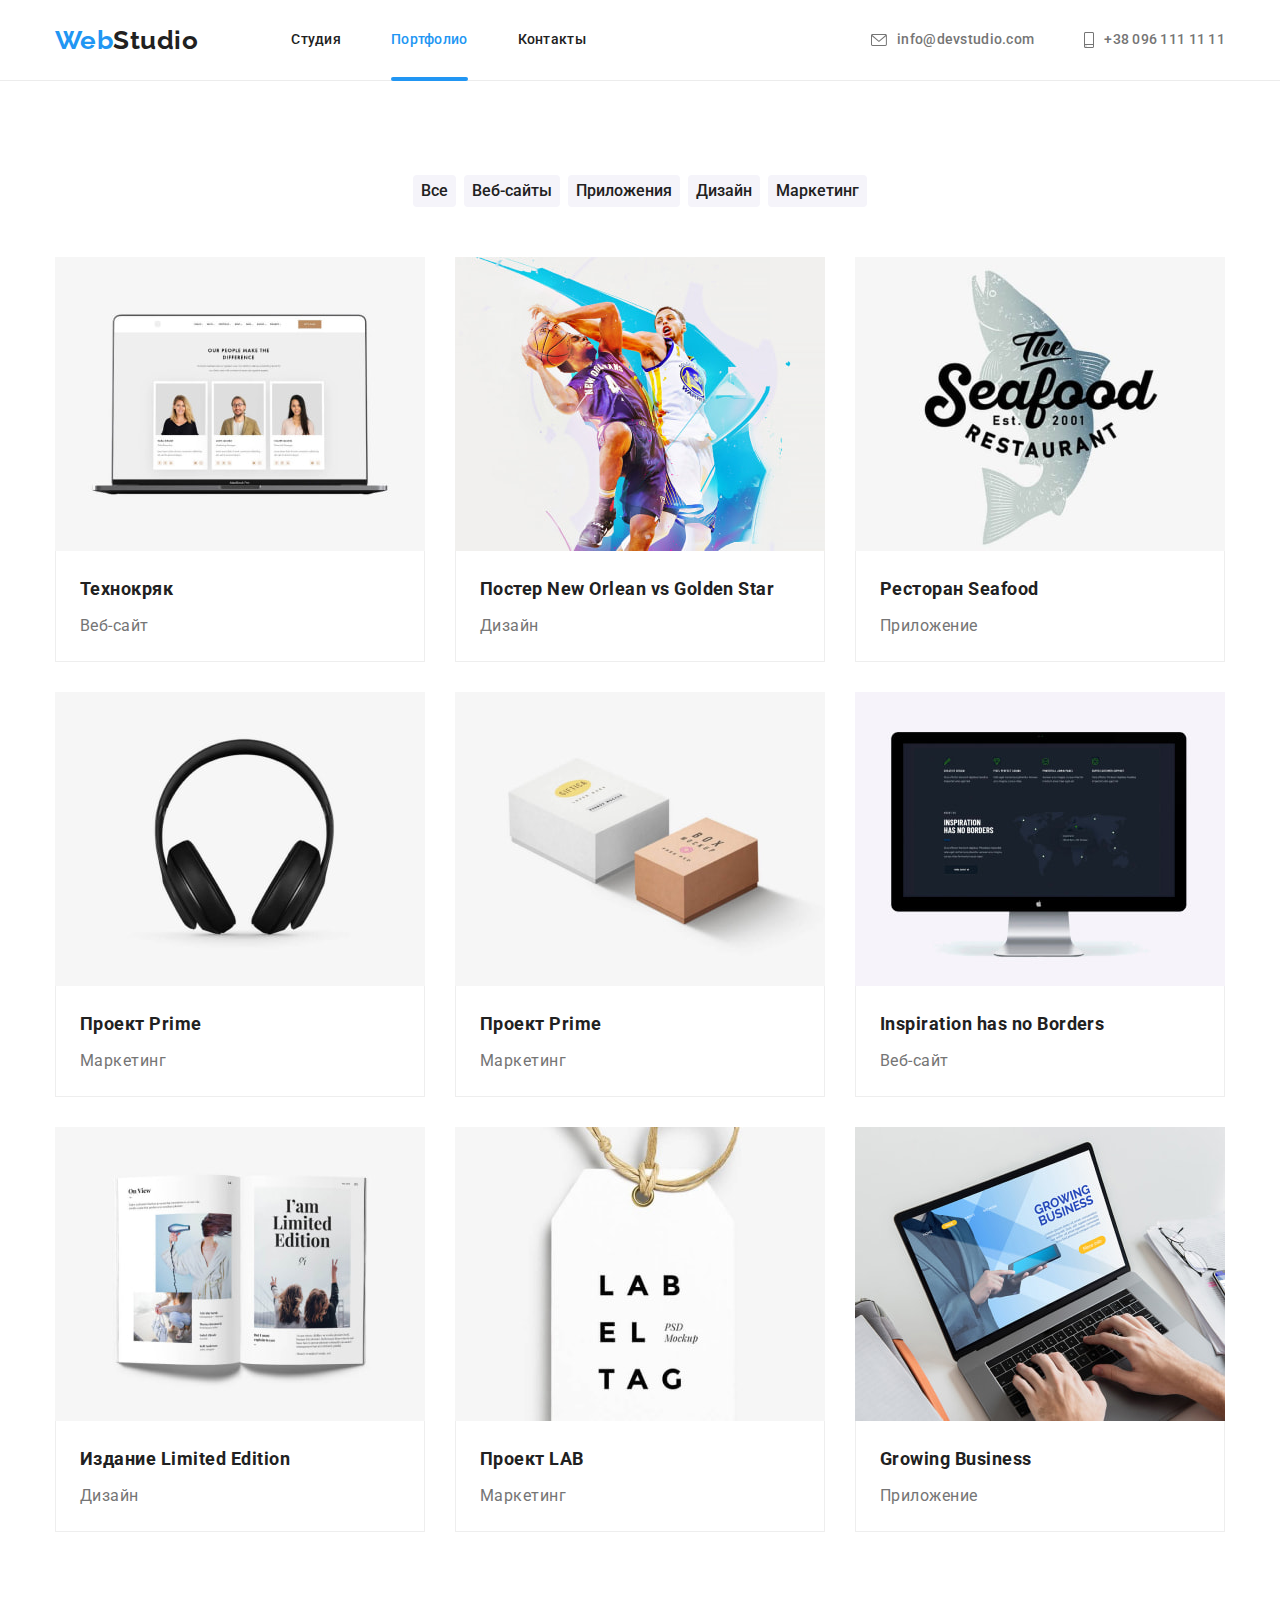
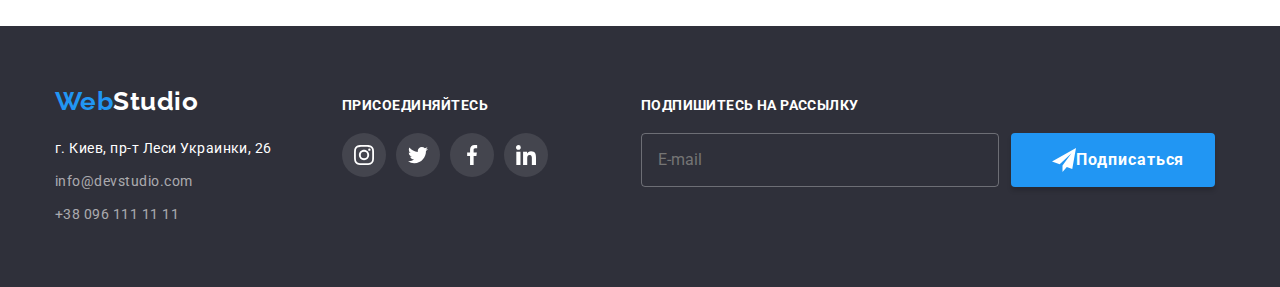
==== portfolio.html @ 51e56dff "Initial commit" ====
<!DOCTYPE html>
<html lang="ru">
  <head>
    <meta charset="UTF-8" />
    <meta http-equiv="X-UA-Compatible" content="IE=edge" />
    <meta name="viewport" content="width=device-width, initial-scale=1.0" />
    <title>HW-07</title>
    <link rel="preconnect" href="https://fonts.googleapis.com" />
    <link rel="preconnect" href="https://fonts.gstatic.com" crossorigin />
    <link
      href="https://fonts.googleapis.com/css2?family=Raleway:wght@700&family=Roboto:wght@400;500;700;900&display=swap"
      rel="stylesheet"
    />
    <link
      rel="stylesheet"
      href="https://cdnjs.cloudflare.com/ajax/libs/modern-normalize/1.1.0/modern-normalize.min.css"
    />
    <link rel="stylesheet" href="./css/main.min.css" />
  </head>

  <body>
    <!-- Шапка сайта -->
    <header class="header">
      <div class="container main-nav">
        <a href="./index.html" class="logo"
          >Web<span class="logo-main">Studio</span></a
        >
        <nav>
          <ul class="site-nav list">
            <li class="item">
              <a href="./index.html" class="link">Студия</a>
            </li>

            <li class="item">
              <a href="./portfolio.html" class="link current">Портфолио</a>
            </li>

            <li class="item">
              <a href="" class="link">Контакты</a>
            </li>
          </ul>
        </nav>
        <ul class="auth-nav list">
          <li class="item">
            <a href="mailto:info@devstudio.com" class="link">
              <svg width="16" height="12" class="icon">
                <use href="./image/sprite.svg#icon-envelope"></use>
              </svg>
              info@devstudio.com</a
            >
          </li>

          <li class="item">
            <a href="tel:+380961111111" class="link">
              <svg width="10" height="16" class="icon">
                <use href="./image/sprite.svg#icon-smartphone"></use>
              </svg>
              +38 096 111 11 11</a
            >
          </li>
        </ul>
      </div>
    </header>

    <!-- Мейн -->
    <main>
      <section class="section">
        <div class="container">
          <h1 class="visually-hidden">Портфолио</h1>
          <ul class="portfolio-btn portfolio-nav list">
            <li class="item">
              <button type="button" class="btn">Все</button>
            </li>

            <li class="item">
              <button type="button" class="btn">Веб-сайты</button>
            </li>

            <li class="item">
              <button type="button" class="btn">Приложения</button>
            </li>

            <li class="item">
              <button type="button" class="btn">Дизайн</button>
            </li>

            <li class="item">
              <button type="button" class="btn">Маркетинг</button>
            </li>
          </ul>
          <ul class="works list">
            <li class="item">
              <a href="" class="link">
                <div class="works-thumb">
                  <img
                    src="./image/portfolio/portfolio1.jpg"
                    alt="картинка сайта"
                    width="370"
                  />
                  <p class="text-thumb">
                    Ресурс предлагает комплексные предложения с разным уровнем
                    функционала и сервисов. Все это позволит посетителю получить
                    исчерпывающие сведения о компании или частном лице.
                  </p>
                </div>
                <div class="card-content">
                  <h2 class="title">Технокряк</h2>
                  <p class="text">Веб-сайт</p>
                </div>
              </a>
            </li>

            <li class="item">
              <a href="" class="link">
                <div class="works-thumb">
                  <img
                    src="./image/portfolio/portfolio2.jpg"
                    alt="баксетбольный постер"
                    width="370"
                  />
                  <p class="text-thumb">
                    Ресурс предлагает комплексные предложения с разным уровнем
                    функционала и сервисов. Все это позволит посетителю получить
                    исчерпывающие сведения о компании или частном лице.
                  </p>
                </div>
                <div class="card-content">
                  <h2 class="title">
                    Постер <span lang="en">New Orlean vs Golden Star</span>
                  </h2>
                  <p class="text">Дизайн</p>
                </div>
              </a>
            </li>

            <li class="item">
              <a href="" class="link">
                <div class="works-thumb">
                  <img
                    src="./image/portfolio/portfolio3.jpg"
                    alt="постер ресторана"
                    width="370"
                  />
                  <p class="text-thumb">
                    Ресурс предлагает комплексные предложения с разным уровнем
                    функционала и сервисов. Все это позволит посетителю получить
                    исчерпывающие сведения о компании или частном лице.
                  </p>
                </div>
                <div class="card-content">
                  <h2 class="title">Ресторан <span lang="en">Seafood</span></h2>
                  <p class="text">Приложение</p>
                </div>
              </a>
            </li>

            <li class="item">
              <a href="" class="link">
                <div class="works-thumb">
                  <img
                    src="./image/portfolio/portfolio4.jpg"
                    alt="картинка с наушниками"
                    width="370"
                  />
                  <p class="text-thumb">
                    Ресурс предлагает комплексные предложения с разным уровнем
                    функционала и сервисов. Все это позволит посетителю получить
                    исчерпывающие сведения о компании или частном лице.
                  </p>
                </div>
                <div class="card-content">
                  <h2 class="title">Проект <span lang="en">Prime</span></h2>
                  <p class="text">Маркетинг</p>
                </div>
              </a>
            </li>

            <li class="item">
              <a href="" class="link">
                <div class="works-thumb">
                  <img
                    src="./image/portfolio/portfolio5.jpg"
                    alt="картинка с коробками"
                    width="370"
                  />
                  <p class="text-thumb">
                    Ресурс предлагает комплексные предложения с разным уровнем
                    функционала и сервисов. Все это позволит посетителю получить
                    исчерпывающие сведения о компании или частном лице.
                  </p>
                </div>
                <div class="card-content">
                  <h2 class="title">Проект <span lang="en">Prime</span></h2>
                  <p class="text">Маркетинг</p>
                </div>
              </a>
            </li>

            <li class="item">
              <a href="" class="link">
                <div class="works-thumb">
                  <img
                    src="./image/portfolio/portfolio6.jpg"
                    alt="картинка с монитором"
                    width="370"
                  />
                  <p class="text-thumb">
                    Ресурс предлагает комплексные предложения с разным уровнем
                    функционала и сервисов. Все это позволит посетителю получить
                    исчерпывающие сведения о компании или частном лице.
                  </p>
                </div>
                <div class="card-content">
                  <h2 class="title">
                    <span lang="en">Inspiration has no Borders</span>
                  </h2>
                  <p class="text">Веб-сайт</p>
                </div>
              </a>
            </li>

            <li class="item">
              <a href="" class="link">
                <div class="works-thumb">
                  <img
                    src="./image/portfolio/portfolio7.jpg"
                    alt="картинка с журналом"
                    width="370"
                  />
                  <p class="text-thumb">
                    Ресурс предлагает комплексные предложения с разным уровнем
                    функционала и сервисов. Все это позволит посетителю получить
                    исчерпывающие сведения о компании или частном лице.
                  </p>
                </div>
                <div class="card-content">
                  <h2 class="title">
                    Издание <span lang="en">Limited Edition</span>
                  </h2>
                  <p class="text">Дизайн</p>
                </div>
              </a>
            </li>

            <li class="item">
              <a href="" class="link">
                <div class="works-thumb">
                  <img
                    src="./image/portfolio/portfolio8.jpg"
                    alt="картинка с биркой"
                    width="370"
                  />
                  <p class="text-thumb">
                    Ресурс предлагает комплексные предложения с разным уровнем
                    функционала и сервисов. Все это позволит посетителю получить
                    исчерпывающие сведения о компании или частном лице.
                  </p>
                </div>
                <div class="card-content">
                  <h2 class="title">Проект <span lang="en">LAB</span></h2>
                  <p class="text">Маркетинг</p>
                </div>
              </a>
            </li>

            <li class="item">
              <a href="" class="link">
                <div class="works-thumb">
                  <img
                    src="./image/portfolio/portfolio9.jpg"
                    alt="картинка с ноутбуком"
                    width="370"
                  />
                  <p class="text-thumb">
                    Ресурс предлагает комплексные предложения с разным уровнем
                    функционала и сервисов. Все это позволит посетителю получить
                    исчерпывающие сведения о компании или частном лице.
                  </p>
                </div>
                <div class="card-content">
                  <h2 class="title"><span lang="en">Growing Business</span></h2>
                  <p class="text">Приложение</p>
                </div>
              </a>
            </li>
          </ul>
        </div>
      </section>
    </main>

    <!--Подвал  -->
    <footer class="footer">
      <div class="footer-container container">
        <div class="logo-section">
          <a href="./index.html" class="logo-ft"
            >Web<span class="logo-text">Studio</span></a
          >
          <address class="adr">г. Киев, пр-т Леси Украинки, 26</address>
          <ul class="footer-auth list">
            <li class="mail">
              <a href="mailto:info@devstudio.com" class="link"
                >info@devstudio.com</a
              >
            </li>

            <li>
              <a href="tel:+380961111111" class="link">+38 096 111 11 11</a>
            </li>
          </ul>
        </div>

        <!-- Присоединяйтесь -->
        <div class="join-section">
          <h3 class="join-tittle">присоединяйтесь</h3>
          <ul class="join-list list">
            <li class="join-item">
              <a
                class="join-link link"
                href=""
                target="_blank"
                aria-label="иконка instagram"
              >
                <svg class="join-icon" width="20" height="20">
                  <use href="./image/sprite.svg#icon-instagram"></use>
                </svg>
              </a>
            </li>

            <li class="join-item">
              <a
                class="join-link link"
                href=""
                target="_blank"
                aria-label="иконка twitter"
              >
                <svg width="20" height="20">
                  <use href="./image/sprite.svg#icon-twitter"></use>
                </svg>
              </a>
            </li>

            <li class="join-item">
              <a
                class="join-link link"
                href=""
                target="_blank"
                aria-label="иконка facebook"
              >
                <svg width="20" height="20">
                  <use href="./image/sprite.svg#icon-facebook"></use>
                </svg>
              </a>
            </li>

            <li class="join-item">
              <a
                class="join-link link"
                href=""
                target="_blank"
                aria-label="иконка linkedin"
              >
                <svg width="20" height="20">
                  <use href="./image/sprite.svg#icon-linkedin"></use>
                </svg>
              </a>
            </li>
          </ul>
        </div>

        <!-- Форма "подпишитесь" -->
        <form class="form-footer">
          <strong class="form-footer-title">Подпишитесь на рассылку</strong>
          <div class="form-footer-box">
            <input
              class="form-footer-field"
              type="email"
              placeholder="E-mail"
            />
            <button class="form-footer-btn" type="button">
              <svg class="form-footer-icon" width="24" height="24">
                <use href="./image/sprite.svg#icon-send"></use>
              </svg>
              Подписаться
            </button>
          </div>
        </form>
      </div>
    </footer>
  </body>
</html>
---- css/main.min.css ----
:root{--primary-text-color: #757575;--title-text-color: #212121;--accent-color: #2196f3;--background-primary-color: #ffffff;--taiming-function: cubic-bezier(0.4, 0, 0.2, 1)}.visually-hidden{position:absolute;width:1px;height:1px;margin:-1px;border:0;padding:0;white-space:nowrap;-webkit-clip-path:inset(100%);clip-path:inset(100%);clip:rect(0 0 0 0);overflow:hidden}body{font-family:"Roboto", sans-serif;letter-spacing:0.03em;background-color:var(--background-primary-color);color:var(--primary-text-color)}h1,h2,h3,h4,h5,h6,p{margin:0}.list{padding:0;margin:0;list-style:none}img{display:block;max-width:100%;height:auto}textarea{resize:none}.header{border-bottom-width:1px;border-bottom-style:solid;border-bottom-color:#ececec}.section{padding:94px 0}.section-works{padding-bottom:94px}.container{width:1200px;padding-left:15px;padding-right:15px;margin-left:auto;margin-right:auto}.container__title{margin-bottom:50px;font-size:36px;line-height:1.17;text-align:center;color:var(--title-text-color)}.logo{margin-right:93px;font-family:"Raleway", sans-serif;font-weight:700;font-size:26px;line-height:1.19;color:var(--accent-color);text-decoration:none}.logo-main{color:var(--title-text-color)}.main-nav{display:-webkit-box;display:-ms-flexbox;display:flex;-webkit-box-align:center;-ms-flex-align:center;align-items:center}.site-nav{display:-webkit-box;display:-ms-flexbox;display:flex}.site-nav .item:not(:last-child){margin-right:50px}.site-nav .link{position:relative;display:block;padding-top:32px;padding-bottom:32px;font-weight:500;font-size:14px;line-height:1.14;letter-spacing:0.02em;color:var(--title-text-color);text-decoration:none;-webkit-transition:color 250ms var(--taiming-function);transition:color 250ms var(--taiming-function)}.site-nav .link:hover,.site-nav .link:focus{color:var(--accent-color)}.site-nav .link.current{color:var(--accent-color)}.site-nav .link.current::after{position:absolute;top:96%;left:0;content:"";display:block;width:100%;height:4px;border-radius:2px;background-color:var(--accent-color)}.auth-nav{display:-webkit-box;display:-ms-flexbox;display:flex;margin-left:auto}.auth-nav .item:not(:last-child){margin-right:50px}.auth-nav .link{display:-webkit-box;display:-ms-flexbox;display:flex;-ms-flex-line-pack:center;align-content:center;-webkit-box-align:center;-ms-flex-align:center;align-items:center;padding-top:32px;padding-bottom:32px;font-weight:500;font-size:14px;line-height:1.14;letter-spacing:0.02em;color:var(--primary-text-color);text-decoration:none;-webkit-transition:color 250ms var(--taiming-function);transition:color 250ms var(--taiming-function)}.auth-nav .link:hover,.auth-nav .link:focus{color:var(--accent-color)}.icon{margin-right:10px;fill:currentColor}.hero{max-width:1600px;height:600px;margin-left:auto;margin-right:auto;padding-top:200px;padding-bottom:200px;text-align:center;background-color:#c4c4c4;background-image:-webkit-gradient(linear, left top, right top, from(rgba(47,48,58,0.4)), to(rgba(47,48,58,0.4))),url(../image/main/hero.jpg);background-image:linear-gradient(to right, rgba(47,48,58,0.4), rgba(47,48,58,0.4)),url(../image/main/hero.jpg);background-position:center}.hero-title{width:696px;margin-right:auto;margin-left:auto;margin-bottom:30px;font-weight:900;font-size:44px;line-height:1.36;letter-spacing:0.06em;text-transform:uppercase;color:#ffffff}.backdrop{position:fixed;top:0;left:0;width:100%;height:100%;z-index:10;background-color:rgba(0,0,0,0.2);opacity:1;-webkit-transition:opacity 250ms var(--taiming-function),visibility 250ms var(--taiming-function);transition:opacity 250ms var(--taiming-function),visibility 250ms var(--taiming-function)}.backdrop.is-hidden{opacity:0;visibility:hidden;pointer-events:none}.backdrop.is-hidden .modal{-webkit-transform:translate(-50%, -50%) scale(0.7);transform:translate(-50%, -50%) scale(0.7)}.modal{position:absolute;left:50%;top:50%;padding:44px 40px 36px 40px;width:528px;height:581px;background-color:#fff;-webkit-box-shadow:0px 1px 3px rgba(0,0,0,0.12),0px 1px 1px rgba(0,0,0,0.14),0px 2px 1px rgba(0,0,0,0.2);box-shadow:0px 1px 3px rgba(0,0,0,0.12),0px 1px 1px rgba(0,0,0,0.14),0px 2px 1px rgba(0,0,0,0.2);border-radius:4px;-webkit-transform:translate(-50%, -50%) scale(1);transform:translate(-50%, -50%) scale(1);-webkit-transition:-webkit-transform 250ms var(--taiming-function);transition:-webkit-transform 250ms var(--taiming-function);transition:transform 250ms var(--taiming-function);transition:transform 250ms var(--taiming-function), -webkit-transform 250ms var(--taiming-function)}.modal-btn{position:absolute;top:8px;right:8px;display:-webkit-box;display:-ms-flexbox;display:flex;-webkit-box-align:center;-ms-flex-align:center;align-items:center;-webkit-box-pack:center;-ms-flex-pack:center;justify-content:center;padding:0;width:30px;height:30px;background-color:transparent;border:1px solid rgba(0,0,0,0.1);border-radius:50%;cursor:pointer;-webkit-transition:fill 250ms var(--taiming-function);transition:fill 250ms var(--taiming-function)}.modal-btn:hover,.modal-btn:focus{fill:var(--accent-color)}.form{margin-left:auto;margin-right:auto}.form-btn{padding:10px 55px;font-family:inherit;font-weight:700;font-size:16px;line-height:1.88;letter-spacing:0.06em;cursor:pointer;background:#188ce8;color:#fff;-webkit-box-shadow:0px 4px 4px rgba(0,0,0,0.15);box-shadow:0px 4px 4px rgba(0,0,0,0.15);border-radius:4px;border:none}.form-title{display:block;margin-bottom:12px;font-size:20px;line-height:1.15;text-align:center;letter-spacing:0.03em;color:#212121}.form-group{display:block;margin-bottom:10px}.form-label{display:block;margin-bottom:4px;font-size:12px;line-height:1.17;letter-spacing:0.01em;text-align:left;color:var(--primary-text-color)}.form-input{padding:12px 5px 12px 42px;width:100%;border:1px solid rgba(33,33,33,0.2);border-radius:4px;cursor:pointer;outline:transparent;-webkit-transition:border 250ms var(--taiming-function);transition:border 250ms var(--taiming-function)}.form-input:focus,.form-comment:focus{border:1px solid var(--accent-color)}.form-field{position:relative}.form-icon{position:absolute;left:12px;top:50%;-webkit-transform:translateY(-50%);transform:translateY(-50%);-webkit-transition:fill 250ms var(--taiming-function);transition:fill 250ms var(--taiming-function)}.form-input:focus ~ .form-icon{fill:var(--accent-color)}.form-textarea{display:block;margin-bottom:20px}.form-comment{display:block;height:120px;padding:12px 16px;width:100%;border:1px solid rgba(33,33,33,0.2);border-radius:4px;outline:transparent;resize:none;cursor:pointer}.form-comment::-webkit-input-placeholder{font-weight:400;font-size:12px;line-height:1.14;letter-spacing:0.01em;color:rgba(117,117,117,0.5)}.form-comment:-ms-input-placeholder{font-weight:400;font-size:12px;line-height:1.14;letter-spacing:0.01em;color:rgba(117,117,117,0.5)}.form-comment::-ms-input-placeholder{font-weight:400;font-size:12px;line-height:1.14;letter-spacing:0.01em;color:rgba(117,117,117,0.5)}.form-comment::placeholder{font-weight:400;font-size:12px;line-height:1.14;letter-spacing:0.01em;color:rgba(117,117,117,0.5)}.form-policy{display:-webkit-box;display:-ms-flexbox;display:flex;-webkit-box-align:center;-ms-flex-align:center;align-items:center;margin-bottom:30px}.policy-text{font-size:14px;line-height:1.71;letter-spacing:0.03em}.policy-doc{color:var(--accent-color)}.custom-checkbox{display:block;width:16px;height:15px;margin-right:8px;border:2px solid #212121;border-radius:2px;-webkit-transition:border-color 250ms var(--taiming-function);transition:border-color 250ms var(--taiming-function)}.checkbox:focus+.custom-checkbox{border-color:var(--accent-color)}.checkbox:checked+.custom-checkbox{border-color:var(--accent-color);background-color:var(--accent-color);background-image:url(../image/icon/icon-check.svg);background-size:contain;background-origin:border-box}.hero-btn{padding:10px 30px;border-color:transparent;border-radius:4px;font-family:inherit;font-weight:700;font-size:16px;line-height:1.88;cursor:pointer;color:#ffffff;background-color:var(--accent-color);-webkit-transform:box-shadow 250ms var(--taiming-function);transform:box-shadow 250ms var(--taiming-function)}.hero-btn:hover,.hero-btn:focus{-webkit-box-shadow:0px 4px 4px rgba(0,0,0,0.15);box-shadow:0px 4px 4px rgba(0,0,0,0.15)}.portfolio-btn .btn{border-color:transparent;border-radius:4px;font-family:inherit;font-weight:500;font-size:16px;line-height:1.63;cursor:pointer;color:var(--title-text-color);background-color:#f5f4fa;-webkit-transition:color 250ms var(--taiming-function),background-color 250ms var(--taiming-function),-webkit-box-shadow 250ms var(--taiming-function);transition:color 250ms var(--taiming-function),background-color 250ms var(--taiming-function),-webkit-box-shadow 250ms var(--taiming-function);transition:color 250ms var(--taiming-function),background-color 250ms var(--taiming-function),box-shadow 250ms var(--taiming-function);transition:color 250ms var(--taiming-function),background-color 250ms var(--taiming-function),box-shadow 250ms var(--taiming-function),-webkit-box-shadow 250ms var(--taiming-function)}.portfolio-btn .btn:hover,.portfolio-btn .btn:focus{color:#ffffff;background-color:var(--accent-color);-webkit-box-shadow:0px 3px 1px rgba(0,0,0,0.1),0px 1px 2px rgba(0,0,0,0.08),0px 2px 2px rgba(0,0,0,0.12);box-shadow:0px 3px 1px rgba(0,0,0,0.1),0px 1px 2px rgba(0,0,0,0.08),0px 2px 2px rgba(0,0,0,0.12)}.feature-list{display:-webkit-box;display:-ms-flexbox;display:flex}.feature-list__item{-ms-flex-preferred-size:calc((100% - 90px) / 4);flex-basis:calc((100% - 90px) / 4)}.feature-list__item:not(:last-child){margin-right:30px}.feature-list__icon{display:-webkit-box;display:-ms-flexbox;display:flex;-webkit-box-pack:center;-ms-flex-pack:center;justify-content:center;-webkit-box-align:center;-ms-flex-align:center;align-items:center;margin-bottom:30px;width:270px;height:120px;border-radius:4px;background-color:#f5f4fa}.feature-list__title{margin-bottom:10px;font-size:14px;line-height:1.14;text-transform:uppercase;color:var(--title-text-color)}.feature-list__text{font-size:14px;line-height:1.71}.works-list{display:-webkit-box;display:-ms-flexbox;display:flex}.works-list__item{-ms-flex-preferred-size:calc(100% / 3);flex-basis:calc(100% / 3)}.works-list__item:not(:last-child){margin-right:30px}.works-list__item{position:relative}.works-list__text{position:absolute;bottom:0;left:0;content:"";display:-webkit-box;display:-ms-flexbox;display:flex;-webkit-box-pack:center;-ms-flex-pack:center;justify-content:center;-webkit-box-align:center;-ms-flex-align:center;align-items:center;width:100%;height:70px;font-size:14px;font-weight:700;letter-spacing:0.03em;text-transform:uppercase;color:#fff;background-color:rgba(47,48,58,0.8)}.team-list{display:-webkit-box;display:-ms-flexbox;display:flex}.team-list .item,.team-list .card-content{border-radius:0 0 4px 4px}.team-list .item{-ms-flex-preferred-size:calc((100% - 90px) / 4);flex-basis:calc((100% - 90px) / 4);text-align:center;-webkit-box-shadow:0px 1px 3px rgba(0,0,0,0.12),0px 1px 1px rgba(0,0,0,0.14),0px 2px 1px rgba(0,0,0,0.2);box-shadow:0px 1px 3px rgba(0,0,0,0.12),0px 1px 1px rgba(0,0,0,0.14),0px 2px 1px rgba(0,0,0,0.2)}.team-list .item:not(:last-child){margin-right:30px}.team-list .title{font-weight:500;font-size:16px;line-height:1.19;color:var(--title-text-color)}.team-list .text{margin-top:10px;margin-bottom:10px;line-height:1.19}.team{background-color:#f5f4fa}.card-content{padding:30px 0;background-color:var(--background-primary-color)}.socials{display:-webkit-box;display:-ms-flexbox;display:flex;-webkit-box-pack:center;-ms-flex-pack:center;justify-content:center;-webkit-box-align:center;-ms-flex-align:center;align-items:center;background-color:var(--background-primary-color)}.socials-item:not(:last-child){margin-right:10px}.socials-link{display:-webkit-box;display:-ms-flexbox;display:flex;-webkit-box-pack:center;-ms-flex-pack:center;justify-content:center;-webkit-box-align:center;-ms-flex-align:center;align-items:center;width:44px;height:44px;border-radius:50%;-webkit-transition:background-color 250ms var(--taiming-function);transition:background-color 250ms var(--taiming-function)}.socials-icon{fill:#afb1b8;-webkit-transition:fill 250ms var(--taiming-function);transition:fill 250ms var(--taiming-function)}.socials-link:hover .socials-icon,.socials-link:focus .socials-icon{fill:#ffffff}.socials-link:hover,.socials-link:focus{background-color:var(--accent-color)}.clients-list{display:-webkit-box;display:-ms-flexbox;display:flex}.clients-list__item:not(:last-child){margin-right:30px}.clients-list__logo{display:-webkit-box;display:-ms-flexbox;display:flex;-webkit-box-pack:center;-ms-flex-pack:center;justify-content:center;-webkit-box-align:center;-ms-flex-align:center;align-items:center;width:170px;height:92px;border-radius:4px;border:1px solid #afb1b8;-webkit-transition:border-color 250ms var(--taiming-function);transition:border-color 250ms var(--taiming-function)}.clients-list__icon{fill:#afb1b8;-webkit-transition:fill 250ms var(--taiming-function);transition:fill 250ms var(--taiming-function)}.clients-list__logo:hover,.clients-list__logo:focus{border-color:var(--accent-color)}.clients-list__logo:hover .clients-list__icon,.clients-list__logo:focus .clients-list__icon{fill:var(--accent-color)}.portfolio-nav{display:-webkit-box;display:-ms-flexbox;display:flex;-webkit-box-pack:center;-ms-flex-pack:center;justify-content:center;margin-bottom:50px}.portfolio-nav .item:not(:last-child){margin-right:8px}.works{display:-webkit-box;display:-ms-flexbox;display:flex;-ms-flex-wrap:wrap;flex-wrap:wrap;margin-left:-30px;margin-top:-30px}.works .item{margin-left:30px;margin-top:30px;-ms-flex-preferred-size:calc((100% - 90px) / 3);flex-basis:calc((100% - 90px) / 3)}.works .link{text-decoration:none;display:block;-webkit-transition:-webkit-box-shadow 250ms var(--taiming-function);transition:-webkit-box-shadow 250ms var(--taiming-function);transition:box-shadow 250ms var(--taiming-function);transition:box-shadow 250ms var(--taiming-function), -webkit-box-shadow 250ms var(--taiming-function)}.works .title{font-weight:700;font-size:18px;line-height:2;color:var(--title-text-color)}.works .text{margin-top:4px;line-height:1.88;color:var(--primary-text-color)}.works .link:hover,.works .link:focus{-webkit-box-shadow:0px 1px 1px rgba(0,0,0,0.12),0px 4px 4px rgba(0,0,0,0.06),1px 4px 6px rgba(0,0,0,0.16);box-shadow:0px 1px 1px rgba(0,0,0,0.12),0px 4px 4px rgba(0,0,0,0.06),1px 4px 6px rgba(0,0,0,0.16)}.works .card-content{padding:20px 24px;border-right-width:1px;border-right-style:solid;border-right-color:#eeeeee;border-bottom-width:1px;border-bottom-style:solid;border-bottom-color:#eeeeee;border-left-width:1px;border-left-style:solid;border-left-color:#eeeeee}.works-thumb{position:relative;overflow:hidden}.works .link:hover .text-thumb,.works .link:focus .text-thumb{-webkit-transform:translateY(0);transform:translateY(0)}.text-thumb{position:absolute;content:"";padding:63px 24px;width:100%;height:100%;top:0;left:0;font-size:18px;line-height:1.56;letter-spacing:0.03em;color:#fff;background-color:rgba(33,150,243,0.9);-webkit-transform:translateY(101%);transform:translateY(101%);-webkit-transition:-webkit-transform 250ms var(--taiming-function);transition:-webkit-transform 250ms var(--taiming-function);transition:transform 250ms var(--taiming-function);transition:transform 250ms var(--taiming-function), -webkit-transform 250ms var(--taiming-function)}.footer{padding:60px 0;background-color:#2f303a}.footer-container{display:-webkit-box;display:-ms-flexbox;display:flex;-webkit-box-align:baseline;-ms-flex-align:baseline;align-items:baseline}.logo-text{color:#fff}.adr{margin-bottom:9px;font-style:normal;font-size:14px;line-height:1.71;color:#fff}.mail:not(:last-child){margin-bottom:9px}.footer-auth .link{font-size:14px;line-height:1.71;color:rgba(255,255,255,0.6);text-decoration:none;-webkit-transition:color 250ms var(--taiming-function);transition:color 250ms var(--taiming-function)}.footer-auth .link:focus,.footer-auth .link:hover{color:var(--accent-color)}.logo-section{margin-right:70px}.logo-ft{display:block;margin-bottom:20px;font-family:"Raleway", sans-serif;font-weight:700;font-size:26px;line-height:1.19;color:var(--accent-color);text-decoration:none}.join-tittle{margin-bottom:20px;font-size:14px;color:#fff;text-transform:uppercase}.join-list{display:-webkit-box;display:-ms-flexbox;display:flex;-webkit-box-align:center;-ms-flex-align:center;align-items:center}.join-item:not(:last-child){margin-right:10px}.join-link{display:-webkit-box;display:-ms-flexbox;display:flex;-webkit-box-pack:center;-ms-flex-pack:center;justify-content:center;-webkit-box-align:center;-ms-flex-align:center;align-items:center;width:44px;height:44px;border-radius:50%;fill:#fff;background-color:rgba(255,255,255,0.1);-webkit-transition:background-color 250ms var(--taiming-function);transition:background-color 250ms var(--taiming-function)}.join-link:hover,.join-link:focus{background-color:var(--accent-color)}.form-footer{margin-left:93px}.form-footer-box{display:-webkit-box;display:-ms-flexbox;display:flex}.form-footer-title{display:block;margin-bottom:20px;font-size:14px;letter-spacing:0.03em;text-transform:uppercase;color:#ffffff}.form-footer-field{display:block;width:358px;padding:15px 16px;color:#fff;background-color:inherit;border:1px solid rgba(255,255,255,0.3);border-radius:4px;outline:transparent}.form-footer-btn{display:-webkit-box;display:-ms-flexbox;display:flex;-webkit-box-align:center;-ms-flex-align:center;align-items:center;-webkit-box-pack:center;-ms-flex-pack:center;justify-content:center;padding:10px 29px;margin-left:12px;font-weight:700;line-height:1.88;letter-spacing:0.06em;color:#fff;background:var(--accent-color);border-color:transparent;-webkit-box-shadow:0px 4px 4px rgba(0,0,0,0.15);box-shadow:0px 4px 4px rgba(0,0,0,0.15);border-radius:4px;cursor:pointer}.form-footer-icon{margin-left:10px}
/*# sourceMappingURL=main.min.css.map */
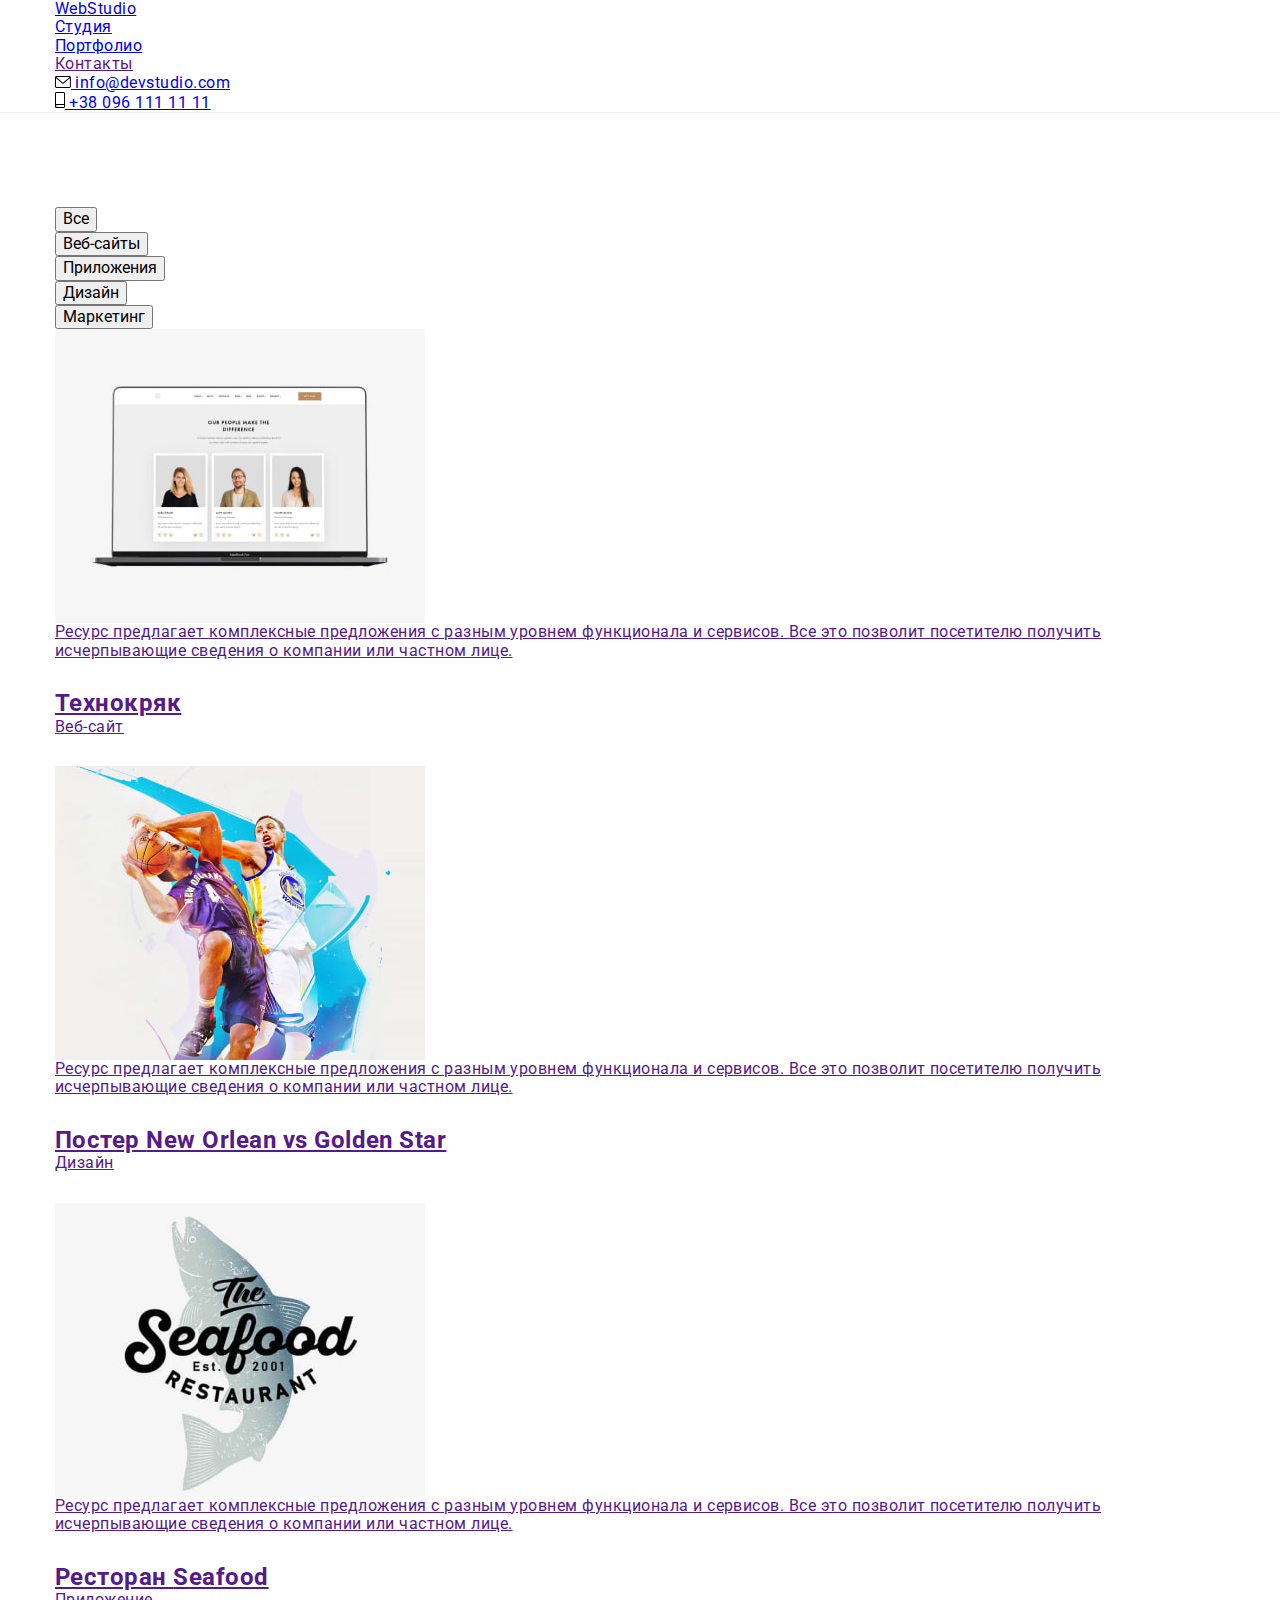
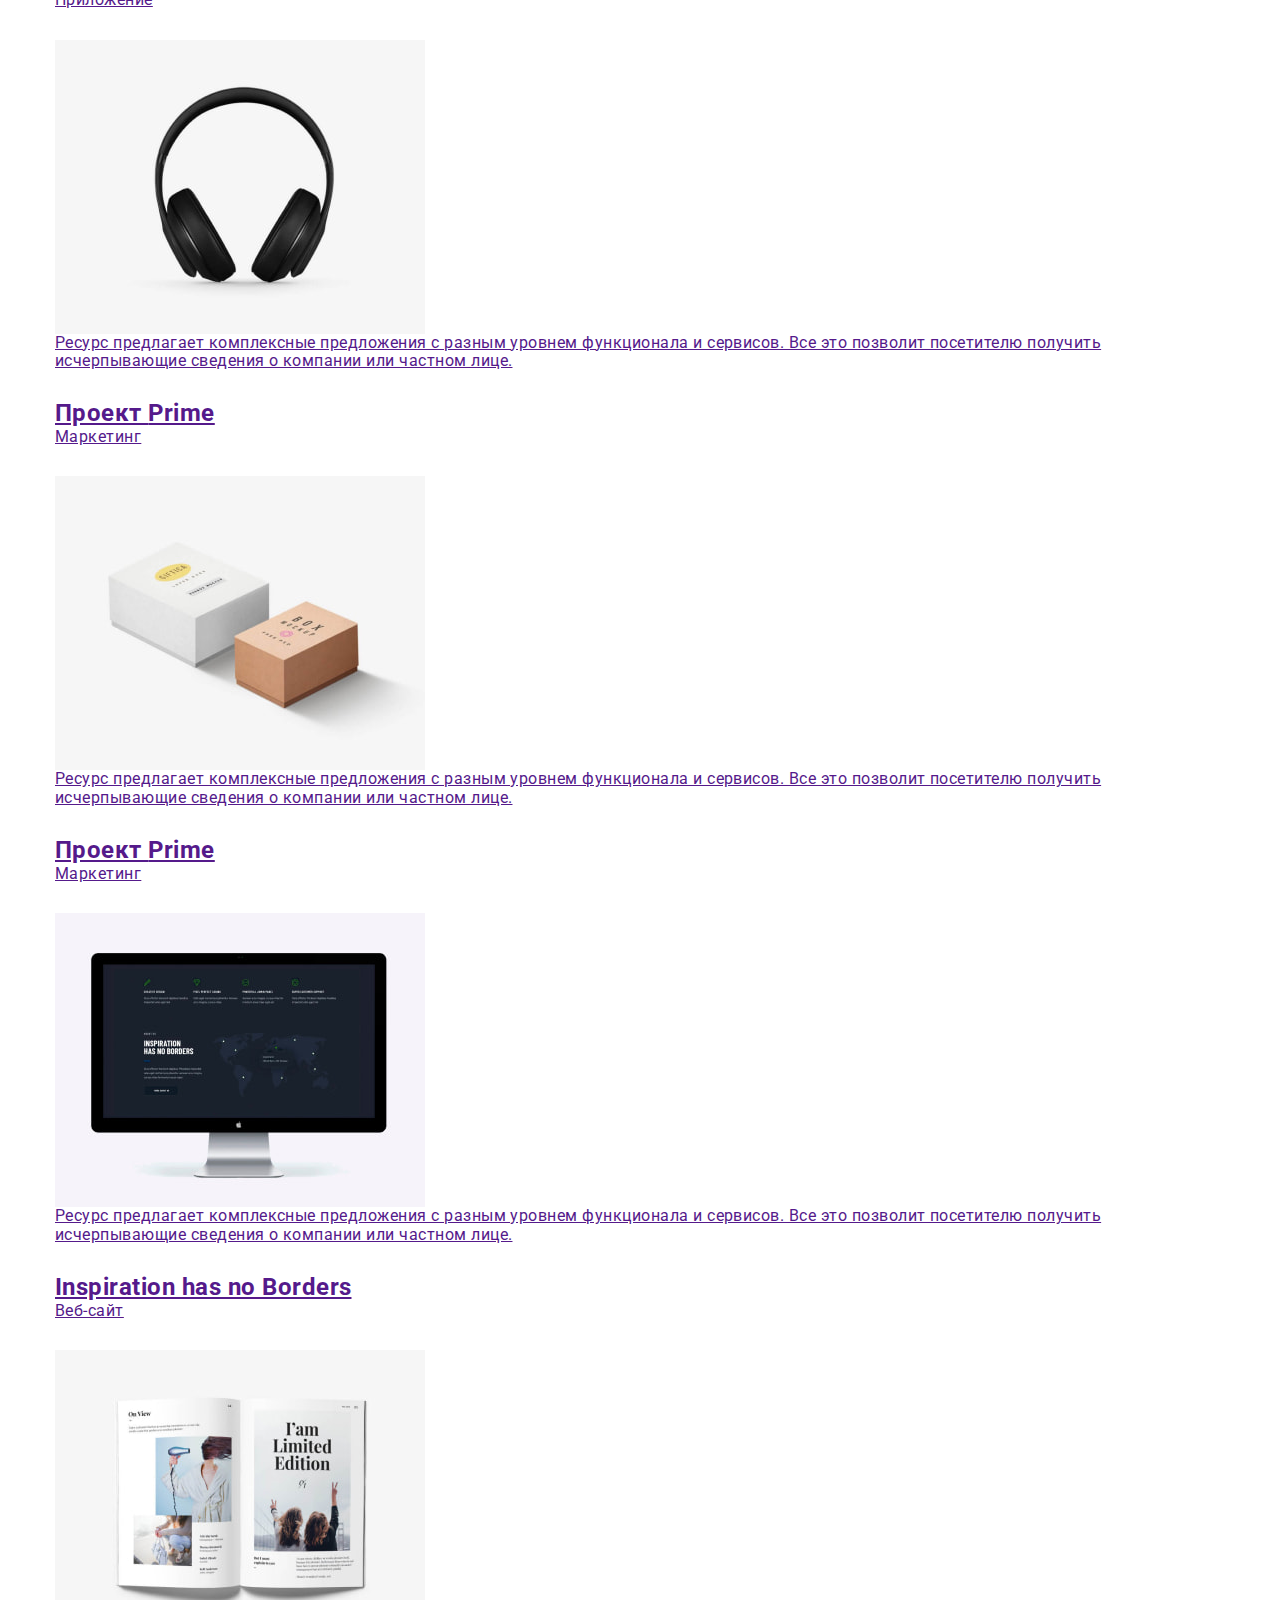
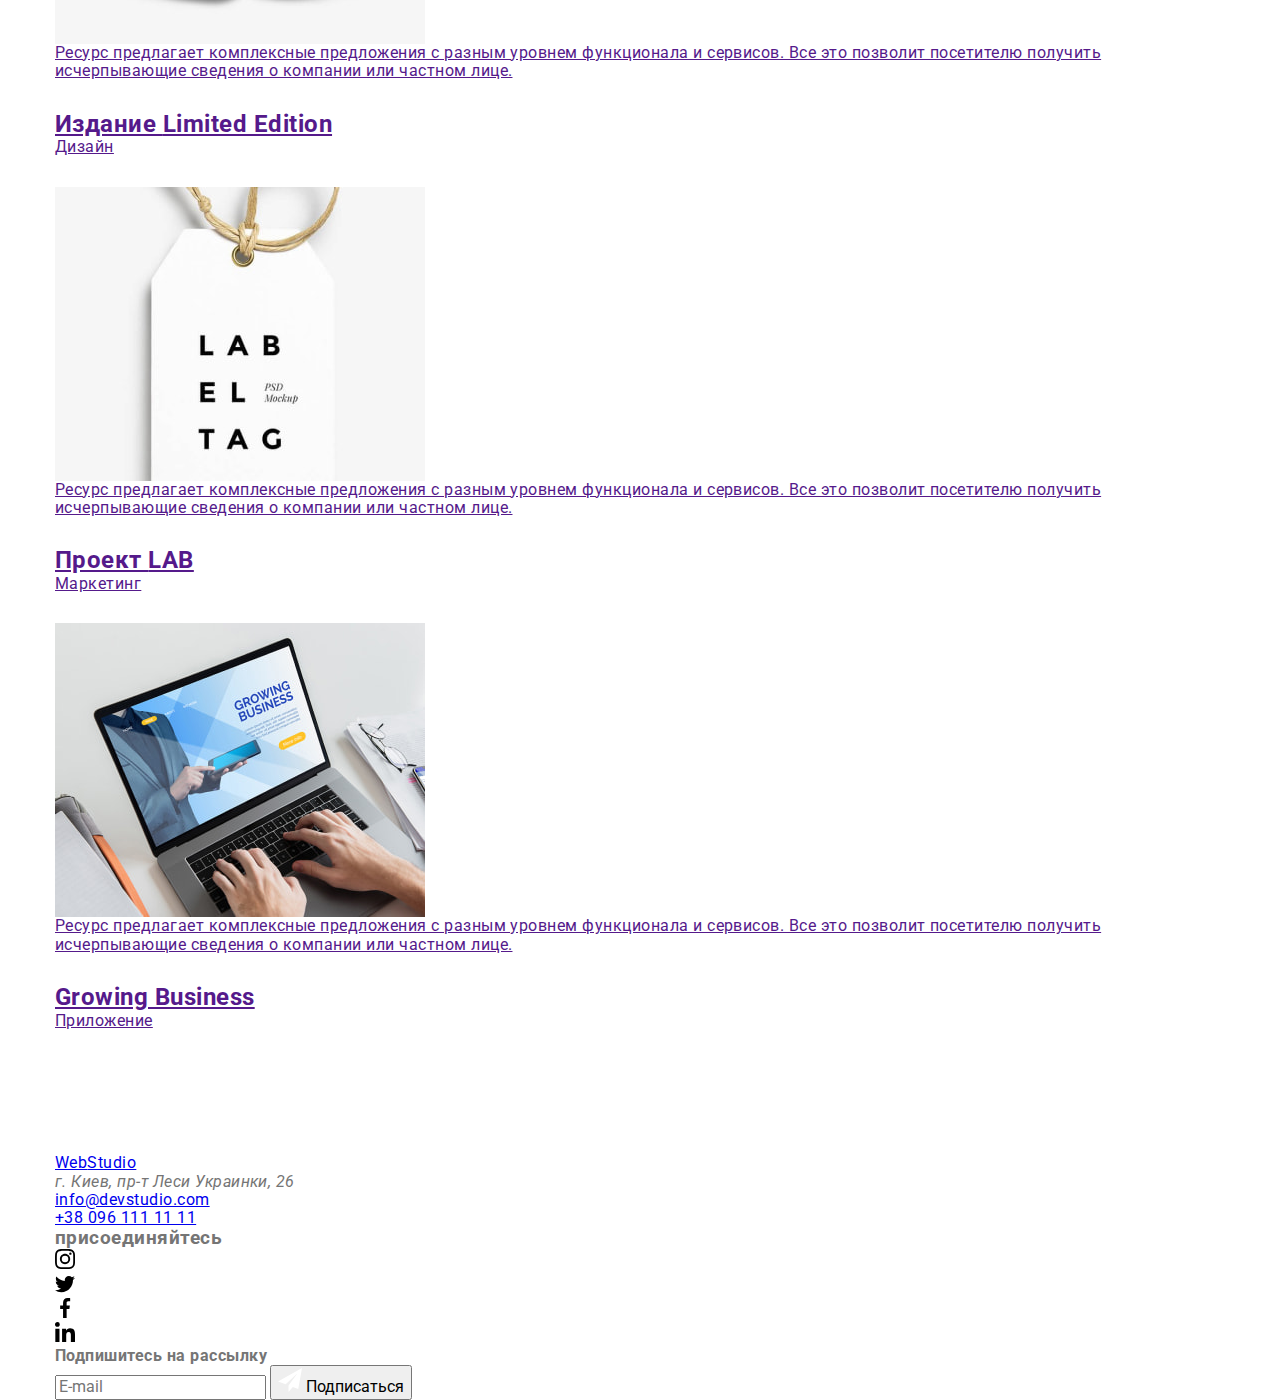
==== commit cc356c2a: "работа над ДЗ№8" ====
--- a/portfolio.html
+++ b/portfolio.html
@@ -4,7 +4,7 @@
     <meta charset="UTF-8" />
     <meta http-equiv="X-UA-Compatible" content="IE=edge" />
     <meta name="viewport" content="width=device-width, initial-scale=1.0" />
-    <title>HW-07</title>
+    <title>HW-08</title>
     <link rel="preconnect" href="https://fonts.googleapis.com" />
     <link rel="preconnect" href="https://fonts.gstatic.com" crossorigin />
     <link
--- a/css/main.min.css
+++ b/css/main.min.css
@@ -1,2 +1,2 @@
-:root{--primary-text-color: #757575;--title-text-color: #212121;--accent-color: #2196f3;--background-primary-color: #ffffff;--taiming-function: cubic-bezier(0.4, 0, 0.2, 1)}.visually-hidden{position:absolute;width:1px;height:1px;margin:-1px;border:0;padding:0;white-space:nowrap;-webkit-clip-path:inset(100%);clip-path:inset(100%);clip:rect(0 0 0 0);overflow:hidden}body{font-family:"Roboto", sans-serif;letter-spacing:0.03em;background-color:var(--background-primary-color);color:var(--primary-text-color)}h1,h2,h3,h4,h5,h6,p{margin:0}.list{padding:0;margin:0;list-style:none}img{display:block;max-width:100%;height:auto}textarea{resize:none}.header{border-bottom-width:1px;border-bottom-style:solid;border-bottom-color:#ececec}.section{padding:94px 0}.section-works{padding-bottom:94px}.container{width:1200px;padding-left:15px;padding-right:15px;margin-left:auto;margin-right:auto}.container__title{margin-bottom:50px;font-size:36px;line-height:1.17;text-align:center;color:var(--title-text-color)}.logo{margin-right:93px;font-family:"Raleway", sans-serif;font-weight:700;font-size:26px;line-height:1.19;color:var(--accent-color);text-decoration:none}.logo-main{color:var(--title-text-color)}.main-nav{display:-webkit-box;display:-ms-flexbox;display:flex;-webkit-box-align:center;-ms-flex-align:center;align-items:center}.site-nav{display:-webkit-box;display:-ms-flexbox;display:flex}.site-nav .item:not(:last-child){margin-right:50px}.site-nav .link{position:relative;display:block;padding-top:32px;padding-bottom:32px;font-weight:500;font-size:14px;line-height:1.14;letter-spacing:0.02em;color:var(--title-text-color);text-decoration:none;-webkit-transition:color 250ms var(--taiming-function);transition:color 250ms var(--taiming-function)}.site-nav .link:hover,.site-nav .link:focus{color:var(--accent-color)}.site-nav .link.current{color:var(--accent-color)}.site-nav .link.current::after{position:absolute;top:96%;left:0;content:"";display:block;width:100%;height:4px;border-radius:2px;background-color:var(--accent-color)}.auth-nav{display:-webkit-box;display:-ms-flexbox;display:flex;margin-left:auto}.auth-nav .item:not(:last-child){margin-right:50px}.auth-nav .link{display:-webkit-box;display:-ms-flexbox;display:flex;-ms-flex-line-pack:center;align-content:center;-webkit-box-align:center;-ms-flex-align:center;align-items:center;padding-top:32px;padding-bottom:32px;font-weight:500;font-size:14px;line-height:1.14;letter-spacing:0.02em;color:var(--primary-text-color);text-decoration:none;-webkit-transition:color 250ms var(--taiming-function);transition:color 250ms var(--taiming-function)}.auth-nav .link:hover,.auth-nav .link:focus{color:var(--accent-color)}.icon{margin-right:10px;fill:currentColor}.hero{max-width:1600px;height:600px;margin-left:auto;margin-right:auto;padding-top:200px;padding-bottom:200px;text-align:center;background-color:#c4c4c4;background-image:-webkit-gradient(linear, left top, right top, from(rgba(47,48,58,0.4)), to(rgba(47,48,58,0.4))),url(../image/main/hero.jpg);background-image:linear-gradient(to right, rgba(47,48,58,0.4), rgba(47,48,58,0.4)),url(../image/main/hero.jpg);background-position:center}.hero-title{width:696px;margin-right:auto;margin-left:auto;margin-bottom:30px;font-weight:900;font-size:44px;line-height:1.36;letter-spacing:0.06em;text-transform:uppercase;color:#ffffff}.backdrop{position:fixed;top:0;left:0;width:100%;height:100%;z-index:10;background-color:rgba(0,0,0,0.2);opacity:1;-webkit-transition:opacity 250ms var(--taiming-function),visibility 250ms var(--taiming-function);transition:opacity 250ms var(--taiming-function),visibility 250ms var(--taiming-function)}.backdrop.is-hidden{opacity:0;visibility:hidden;pointer-events:none}.backdrop.is-hidden .modal{-webkit-transform:translate(-50%, -50%) scale(0.7);transform:translate(-50%, -50%) scale(0.7)}.modal{position:absolute;left:50%;top:50%;padding:44px 40px 36px 40px;width:528px;height:581px;background-color:#fff;-webkit-box-shadow:0px 1px 3px rgba(0,0,0,0.12),0px 1px 1px rgba(0,0,0,0.14),0px 2px 1px rgba(0,0,0,0.2);box-shadow:0px 1px 3px rgba(0,0,0,0.12),0px 1px 1px rgba(0,0,0,0.14),0px 2px 1px rgba(0,0,0,0.2);border-radius:4px;-webkit-transform:translate(-50%, -50%) scale(1);transform:translate(-50%, -50%) scale(1);-webkit-transition:-webkit-transform 250ms var(--taiming-function);transition:-webkit-transform 250ms var(--taiming-function);transition:transform 250ms var(--taiming-function);transition:transform 250ms var(--taiming-function), -webkit-transform 250ms var(--taiming-function)}.modal-btn{position:absolute;top:8px;right:8px;display:-webkit-box;display:-ms-flexbox;display:flex;-webkit-box-align:center;-ms-flex-align:center;align-items:center;-webkit-box-pack:center;-ms-flex-pack:center;justify-content:center;padding:0;width:30px;height:30px;background-color:transparent;border:1px solid rgba(0,0,0,0.1);border-radius:50%;cursor:pointer;-webkit-transition:fill 250ms var(--taiming-function);transition:fill 250ms var(--taiming-function)}.modal-btn:hover,.modal-btn:focus{fill:var(--accent-color)}.form{margin-left:auto;margin-right:auto}.form-btn{padding:10px 55px;font-family:inherit;font-weight:700;font-size:16px;line-height:1.88;letter-spacing:0.06em;cursor:pointer;background:#188ce8;color:#fff;-webkit-box-shadow:0px 4px 4px rgba(0,0,0,0.15);box-shadow:0px 4px 4px rgba(0,0,0,0.15);border-radius:4px;border:none}.form-title{display:block;margin-bottom:12px;font-size:20px;line-height:1.15;text-align:center;letter-spacing:0.03em;color:#212121}.form-group{display:block;margin-bottom:10px}.form-label{display:block;margin-bottom:4px;font-size:12px;line-height:1.17;letter-spacing:0.01em;text-align:left;color:var(--primary-text-color)}.form-input{padding:12px 5px 12px 42px;width:100%;border:1px solid rgba(33,33,33,0.2);border-radius:4px;cursor:pointer;outline:transparent;-webkit-transition:border 250ms var(--taiming-function);transition:border 250ms var(--taiming-function)}.form-input:focus,.form-comment:focus{border:1px solid var(--accent-color)}.form-field{position:relative}.form-icon{position:absolute;left:12px;top:50%;-webkit-transform:translateY(-50%);transform:translateY(-50%);-webkit-transition:fill 250ms var(--taiming-function);transition:fill 250ms var(--taiming-function)}.form-input:focus ~ .form-icon{fill:var(--accent-color)}.form-textarea{display:block;margin-bottom:20px}.form-comment{display:block;height:120px;padding:12px 16px;width:100%;border:1px solid rgba(33,33,33,0.2);border-radius:4px;outline:transparent;resize:none;cursor:pointer}.form-comment::-webkit-input-placeholder{font-weight:400;font-size:12px;line-height:1.14;letter-spacing:0.01em;color:rgba(117,117,117,0.5)}.form-comment:-ms-input-placeholder{font-weight:400;font-size:12px;line-height:1.14;letter-spacing:0.01em;color:rgba(117,117,117,0.5)}.form-comment::-ms-input-placeholder{font-weight:400;font-size:12px;line-height:1.14;letter-spacing:0.01em;color:rgba(117,117,117,0.5)}.form-comment::placeholder{font-weight:400;font-size:12px;line-height:1.14;letter-spacing:0.01em;color:rgba(117,117,117,0.5)}.form-policy{display:-webkit-box;display:-ms-flexbox;display:flex;-webkit-box-align:center;-ms-flex-align:center;align-items:center;margin-bottom:30px}.policy-text{font-size:14px;line-height:1.71;letter-spacing:0.03em}.policy-doc{color:var(--accent-color)}.custom-checkbox{display:block;width:16px;height:15px;margin-right:8px;border:2px solid #212121;border-radius:2px;-webkit-transition:border-color 250ms var(--taiming-function);transition:border-color 250ms var(--taiming-function)}.checkbox:focus+.custom-checkbox{border-color:var(--accent-color)}.checkbox:checked+.custom-checkbox{border-color:var(--accent-color);background-color:var(--accent-color);background-image:url(../image/icon/icon-check.svg);background-size:contain;background-origin:border-box}.hero-btn{padding:10px 30px;border-color:transparent;border-radius:4px;font-family:inherit;font-weight:700;font-size:16px;line-height:1.88;cursor:pointer;color:#ffffff;background-color:var(--accent-color);-webkit-transform:box-shadow 250ms var(--taiming-function);transform:box-shadow 250ms var(--taiming-function)}.hero-btn:hover,.hero-btn:focus{-webkit-box-shadow:0px 4px 4px rgba(0,0,0,0.15);box-shadow:0px 4px 4px rgba(0,0,0,0.15)}.portfolio-btn .btn{border-color:transparent;border-radius:4px;font-family:inherit;font-weight:500;font-size:16px;line-height:1.63;cursor:pointer;color:var(--title-text-color);background-color:#f5f4fa;-webkit-transition:color 250ms var(--taiming-function),background-color 250ms var(--taiming-function),-webkit-box-shadow 250ms var(--taiming-function);transition:color 250ms var(--taiming-function),background-color 250ms var(--taiming-function),-webkit-box-shadow 250ms var(--taiming-function);transition:color 250ms var(--taiming-function),background-color 250ms var(--taiming-function),box-shadow 250ms var(--taiming-function);transition:color 250ms var(--taiming-function),background-color 250ms var(--taiming-function),box-shadow 250ms var(--taiming-function),-webkit-box-shadow 250ms var(--taiming-function)}.portfolio-btn .btn:hover,.portfolio-btn .btn:focus{color:#ffffff;background-color:var(--accent-color);-webkit-box-shadow:0px 3px 1px rgba(0,0,0,0.1),0px 1px 2px rgba(0,0,0,0.08),0px 2px 2px rgba(0,0,0,0.12);box-shadow:0px 3px 1px rgba(0,0,0,0.1),0px 1px 2px rgba(0,0,0,0.08),0px 2px 2px rgba(0,0,0,0.12)}.feature-list{display:-webkit-box;display:-ms-flexbox;display:flex}.feature-list__item{-ms-flex-preferred-size:calc((100% - 90px) / 4);flex-basis:calc((100% - 90px) / 4)}.feature-list__item:not(:last-child){margin-right:30px}.feature-list__icon{display:-webkit-box;display:-ms-flexbox;display:flex;-webkit-box-pack:center;-ms-flex-pack:center;justify-content:center;-webkit-box-align:center;-ms-flex-align:center;align-items:center;margin-bottom:30px;width:270px;height:120px;border-radius:4px;background-color:#f5f4fa}.feature-list__title{margin-bottom:10px;font-size:14px;line-height:1.14;text-transform:uppercase;color:var(--title-text-color)}.feature-list__text{font-size:14px;line-height:1.71}.works-list{display:-webkit-box;display:-ms-flexbox;display:flex}.works-list__item{-ms-flex-preferred-size:calc(100% / 3);flex-basis:calc(100% / 3)}.works-list__item:not(:last-child){margin-right:30px}.works-list__item{position:relative}.works-list__text{position:absolute;bottom:0;left:0;content:"";display:-webkit-box;display:-ms-flexbox;display:flex;-webkit-box-pack:center;-ms-flex-pack:center;justify-content:center;-webkit-box-align:center;-ms-flex-align:center;align-items:center;width:100%;height:70px;font-size:14px;font-weight:700;letter-spacing:0.03em;text-transform:uppercase;color:#fff;background-color:rgba(47,48,58,0.8)}.team-list{display:-webkit-box;display:-ms-flexbox;display:flex}.team-list .item,.team-list .card-content{border-radius:0 0 4px 4px}.team-list .item{-ms-flex-preferred-size:calc((100% - 90px) / 4);flex-basis:calc((100% - 90px) / 4);text-align:center;-webkit-box-shadow:0px 1px 3px rgba(0,0,0,0.12),0px 1px 1px rgba(0,0,0,0.14),0px 2px 1px rgba(0,0,0,0.2);box-shadow:0px 1px 3px rgba(0,0,0,0.12),0px 1px 1px rgba(0,0,0,0.14),0px 2px 1px rgba(0,0,0,0.2)}.team-list .item:not(:last-child){margin-right:30px}.team-list .title{font-weight:500;font-size:16px;line-height:1.19;color:var(--title-text-color)}.team-list .text{margin-top:10px;margin-bottom:10px;line-height:1.19}.team{background-color:#f5f4fa}.card-content{padding:30px 0;background-color:var(--background-primary-color)}.socials{display:-webkit-box;display:-ms-flexbox;display:flex;-webkit-box-pack:center;-ms-flex-pack:center;justify-content:center;-webkit-box-align:center;-ms-flex-align:center;align-items:center;background-color:var(--background-primary-color)}.socials-item:not(:last-child){margin-right:10px}.socials-link{display:-webkit-box;display:-ms-flexbox;display:flex;-webkit-box-pack:center;-ms-flex-pack:center;justify-content:center;-webkit-box-align:center;-ms-flex-align:center;align-items:center;width:44px;height:44px;border-radius:50%;-webkit-transition:background-color 250ms var(--taiming-function);transition:background-color 250ms var(--taiming-function)}.socials-icon{fill:#afb1b8;-webkit-transition:fill 250ms var(--taiming-function);transition:fill 250ms var(--taiming-function)}.socials-link:hover .socials-icon,.socials-link:focus .socials-icon{fill:#ffffff}.socials-link:hover,.socials-link:focus{background-color:var(--accent-color)}.clients-list{display:-webkit-box;display:-ms-flexbox;display:flex}.clients-list__item:not(:last-child){margin-right:30px}.clients-list__logo{display:-webkit-box;display:-ms-flexbox;display:flex;-webkit-box-pack:center;-ms-flex-pack:center;justify-content:center;-webkit-box-align:center;-ms-flex-align:center;align-items:center;width:170px;height:92px;border-radius:4px;border:1px solid #afb1b8;-webkit-transition:border-color 250ms var(--taiming-function);transition:border-color 250ms var(--taiming-function)}.clients-list__icon{fill:#afb1b8;-webkit-transition:fill 250ms var(--taiming-function);transition:fill 250ms var(--taiming-function)}.clients-list__logo:hover,.clients-list__logo:focus{border-color:var(--accent-color)}.clients-list__logo:hover .clients-list__icon,.clients-list__logo:focus .clients-list__icon{fill:var(--accent-color)}.portfolio-nav{display:-webkit-box;display:-ms-flexbox;display:flex;-webkit-box-pack:center;-ms-flex-pack:center;justify-content:center;margin-bottom:50px}.portfolio-nav .item:not(:last-child){margin-right:8px}.works{display:-webkit-box;display:-ms-flexbox;display:flex;-ms-flex-wrap:wrap;flex-wrap:wrap;margin-left:-30px;margin-top:-30px}.works .item{margin-left:30px;margin-top:30px;-ms-flex-preferred-size:calc((100% - 90px) / 3);flex-basis:calc((100% - 90px) / 3)}.works .link{text-decoration:none;display:block;-webkit-transition:-webkit-box-shadow 250ms var(--taiming-function);transition:-webkit-box-shadow 250ms var(--taiming-function);transition:box-shadow 250ms var(--taiming-function);transition:box-shadow 250ms var(--taiming-function), -webkit-box-shadow 250ms var(--taiming-function)}.works .title{font-weight:700;font-size:18px;line-height:2;color:var(--title-text-color)}.works .text{margin-top:4px;line-height:1.88;color:var(--primary-text-color)}.works .link:hover,.works .link:focus{-webkit-box-shadow:0px 1px 1px rgba(0,0,0,0.12),0px 4px 4px rgba(0,0,0,0.06),1px 4px 6px rgba(0,0,0,0.16);box-shadow:0px 1px 1px rgba(0,0,0,0.12),0px 4px 4px rgba(0,0,0,0.06),1px 4px 6px rgba(0,0,0,0.16)}.works .card-content{padding:20px 24px;border-right-width:1px;border-right-style:solid;border-right-color:#eeeeee;border-bottom-width:1px;border-bottom-style:solid;border-bottom-color:#eeeeee;border-left-width:1px;border-left-style:solid;border-left-color:#eeeeee}.works-thumb{position:relative;overflow:hidden}.works .link:hover .text-thumb,.works .link:focus .text-thumb{-webkit-transform:translateY(0);transform:translateY(0)}.text-thumb{position:absolute;content:"";padding:63px 24px;width:100%;height:100%;top:0;left:0;font-size:18px;line-height:1.56;letter-spacing:0.03em;color:#fff;background-color:rgba(33,150,243,0.9);-webkit-transform:translateY(101%);transform:translateY(101%);-webkit-transition:-webkit-transform 250ms var(--taiming-function);transition:-webkit-transform 250ms var(--taiming-function);transition:transform 250ms var(--taiming-function);transition:transform 250ms var(--taiming-function), -webkit-transform 250ms var(--taiming-function)}.footer{padding:60px 0;background-color:#2f303a}.footer-container{display:-webkit-box;display:-ms-flexbox;display:flex;-webkit-box-align:baseline;-ms-flex-align:baseline;align-items:baseline}.logo-text{color:#fff}.adr{margin-bottom:9px;font-style:normal;font-size:14px;line-height:1.71;color:#fff}.mail:not(:last-child){margin-bottom:9px}.footer-auth .link{font-size:14px;line-height:1.71;color:rgba(255,255,255,0.6);text-decoration:none;-webkit-transition:color 250ms var(--taiming-function);transition:color 250ms var(--taiming-function)}.footer-auth .link:focus,.footer-auth .link:hover{color:var(--accent-color)}.logo-section{margin-right:70px}.logo-ft{display:block;margin-bottom:20px;font-family:"Raleway", sans-serif;font-weight:700;font-size:26px;line-height:1.19;color:var(--accent-color);text-decoration:none}.join-tittle{margin-bottom:20px;font-size:14px;color:#fff;text-transform:uppercase}.join-list{display:-webkit-box;display:-ms-flexbox;display:flex;-webkit-box-align:center;-ms-flex-align:center;align-items:center}.join-item:not(:last-child){margin-right:10px}.join-link{display:-webkit-box;display:-ms-flexbox;display:flex;-webkit-box-pack:center;-ms-flex-pack:center;justify-content:center;-webkit-box-align:center;-ms-flex-align:center;align-items:center;width:44px;height:44px;border-radius:50%;fill:#fff;background-color:rgba(255,255,255,0.1);-webkit-transition:background-color 250ms var(--taiming-function);transition:background-color 250ms var(--taiming-function)}.join-link:hover,.join-link:focus{background-color:var(--accent-color)}.form-footer{margin-left:93px}.form-footer-box{display:-webkit-box;display:-ms-flexbox;display:flex}.form-footer-title{display:block;margin-bottom:20px;font-size:14px;letter-spacing:0.03em;text-transform:uppercase;color:#ffffff}.form-footer-field{display:block;width:358px;padding:15px 16px;color:#fff;background-color:inherit;border:1px solid rgba(255,255,255,0.3);border-radius:4px;outline:transparent}.form-footer-btn{display:-webkit-box;display:-ms-flexbox;display:flex;-webkit-box-align:center;-ms-flex-align:center;align-items:center;-webkit-box-pack:center;-ms-flex-pack:center;justify-content:center;padding:10px 29px;margin-left:12px;font-weight:700;line-height:1.88;letter-spacing:0.06em;color:#fff;background:var(--accent-color);border-color:transparent;-webkit-box-shadow:0px 4px 4px rgba(0,0,0,0.15);box-shadow:0px 4px 4px rgba(0,0,0,0.15);border-radius:4px;cursor:pointer}.form-footer-icon{margin-left:10px}
+:root{--primary-text-color: #757575;--title-text-color: #212121;--accent-color: #2196f3;--background-primary-color: #ffffff;--taiming-function: cubic-bezier(0.4, 0, 0.2, 1)}.visually-hidden{position:absolute;width:1px;height:1px;margin:-1px;border:0;padding:0;white-space:nowrap;-webkit-clip-path:inset(100%);clip-path:inset(100%);clip:rect(0 0 0 0);overflow:hidden}body{font-family:"Roboto", sans-serif;letter-spacing:0.03em;background-color:var(--background-primary-color);color:var(--primary-text-color)}h1,h2,h3,h4,h5,h6,p{margin:0}.list{padding:0;margin:0;list-style:none}img{display:block;max-width:100%;height:auto}textarea{resize:none}.header{border-bottom-width:1px;border-bottom-style:solid;border-bottom-color:#ececec}.section{padding-top:60px;padding-bottom:60px}@media screen and (min-width: 1200px){.section{padding-top:94px;padding-bottom:94px}}.section-works{padding-bottom:94px}.container{padding-left:15px;padding-right:15px;margin-left:auto;margin-right:auto}@media screen and (min-width: 480px){.container{width:480px}}@media screen and (min-width: 768px){.container{width:768px}}@media screen and (min-width: 1200px){.container{width:1200px}}.container__title{margin-bottom:30px;font-size:28px;line-height:1.18;text-align:center;color:var(--title-text-color)}@media screen and (min-width: 1200px){.container__title{margin-bottom:50px;font-size:36px;line-height:1.17}}.feature-list__icon{display:-webkit-box;display:-ms-flexbox;display:flex;-webkit-box-pack:center;-ms-flex-pack:center;justify-content:center;-webkit-box-align:center;-ms-flex-align:center;align-items:center;margin-bottom:30px;width:100%;height:120px;border-radius:4px;background-color:#f5f4fa}.feature-list__title{margin-bottom:10px;font-size:14px;line-height:1.14;text-transform:uppercase;color:var(--title-text-color)}.feature-list__text{font-size:14px;line-height:1.71}@media screen and (max-width: 767px){.feature-list__title{text-align:center}.feature-list__item:not(:last-child){margin-bottom:30px}}@media screen and (min-width: 768px){.feature-list{display:-webkit-box;display:-ms-flexbox;display:flex;-ms-flex-wrap:wrap;flex-wrap:wrap;-webkit-box-pack:center;-ms-flex-pack:center;justify-content:center;margin:-15px}.feature-list__item{margin:15px;-ms-flex-preferred-size:calc((100% - 60px) / 2);flex-basis:calc((100% - 60px) / 2)}}@media screen and (min-width: 1200px){.feature-list{-ms-flex-wrap:nowrap;flex-wrap:nowrap}.feature-list__item{-ms-flex-preferred-size:calc((100% - 90px) / 4);flex-basis:calc((100% - 90px) / 4)}}.team{background-color:#f5f4fa}.team-list{display:-webkit-box;display:-ms-flexbox;display:flex}.team-list__item{-ms-flex-preferred-size:calc((100% - 90px) / 4);flex-basis:calc((100% - 90px) / 4);text-align:center;-webkit-box-shadow:0px 1px 3px rgba(0,0,0,0.12),0px 1px 1px rgba(0,0,0,0.14),0px 2px 1px rgba(0,0,0,0.2);box-shadow:0px 1px 3px rgba(0,0,0,0.12),0px 1px 1px rgba(0,0,0,0.14),0px 2px 1px rgba(0,0,0,0.2);border-radius:0 0 4px 4px;overflow:hidden}.team-list__item:not(:last-child){margin-right:30px}.card-content{padding:30px 0;background-color:var(--background-primary-color)}.card-content__title{font-weight:500;font-size:16px;line-height:1.19;color:var(--title-text-color)}.card-content__text{margin-top:10px;margin-bottom:10px;line-height:1.19}.socials{display:-webkit-box;display:-ms-flexbox;display:flex;-webkit-box-pack:center;-ms-flex-pack:center;justify-content:center;-webkit-box-align:center;-ms-flex-align:center;align-items:center;background-color:var(--background-primary-color)}.socials__item:not(:last-child){margin-right:10px}.socials__link{display:-webkit-box;display:-ms-flexbox;display:flex;-webkit-box-pack:center;-ms-flex-pack:center;justify-content:center;-webkit-box-align:center;-ms-flex-align:center;align-items:center;width:44px;height:44px;border-radius:50%;-webkit-transition:background-color 250ms var(--taiming-function);transition:background-color 250ms var(--taiming-function)}.socials__icon{fill:#afb1b8;-webkit-transition:fill 250ms var(--taiming-function);transition:fill 250ms var(--taiming-function)}.socials__link:hover .socials__icon,.socials__link:focus .socials__icon{fill:#ffffff}.socials__link:hover,.socials__link:focus{background-color:var(--accent-color)}
 /*# sourceMappingURL=main.min.css.map */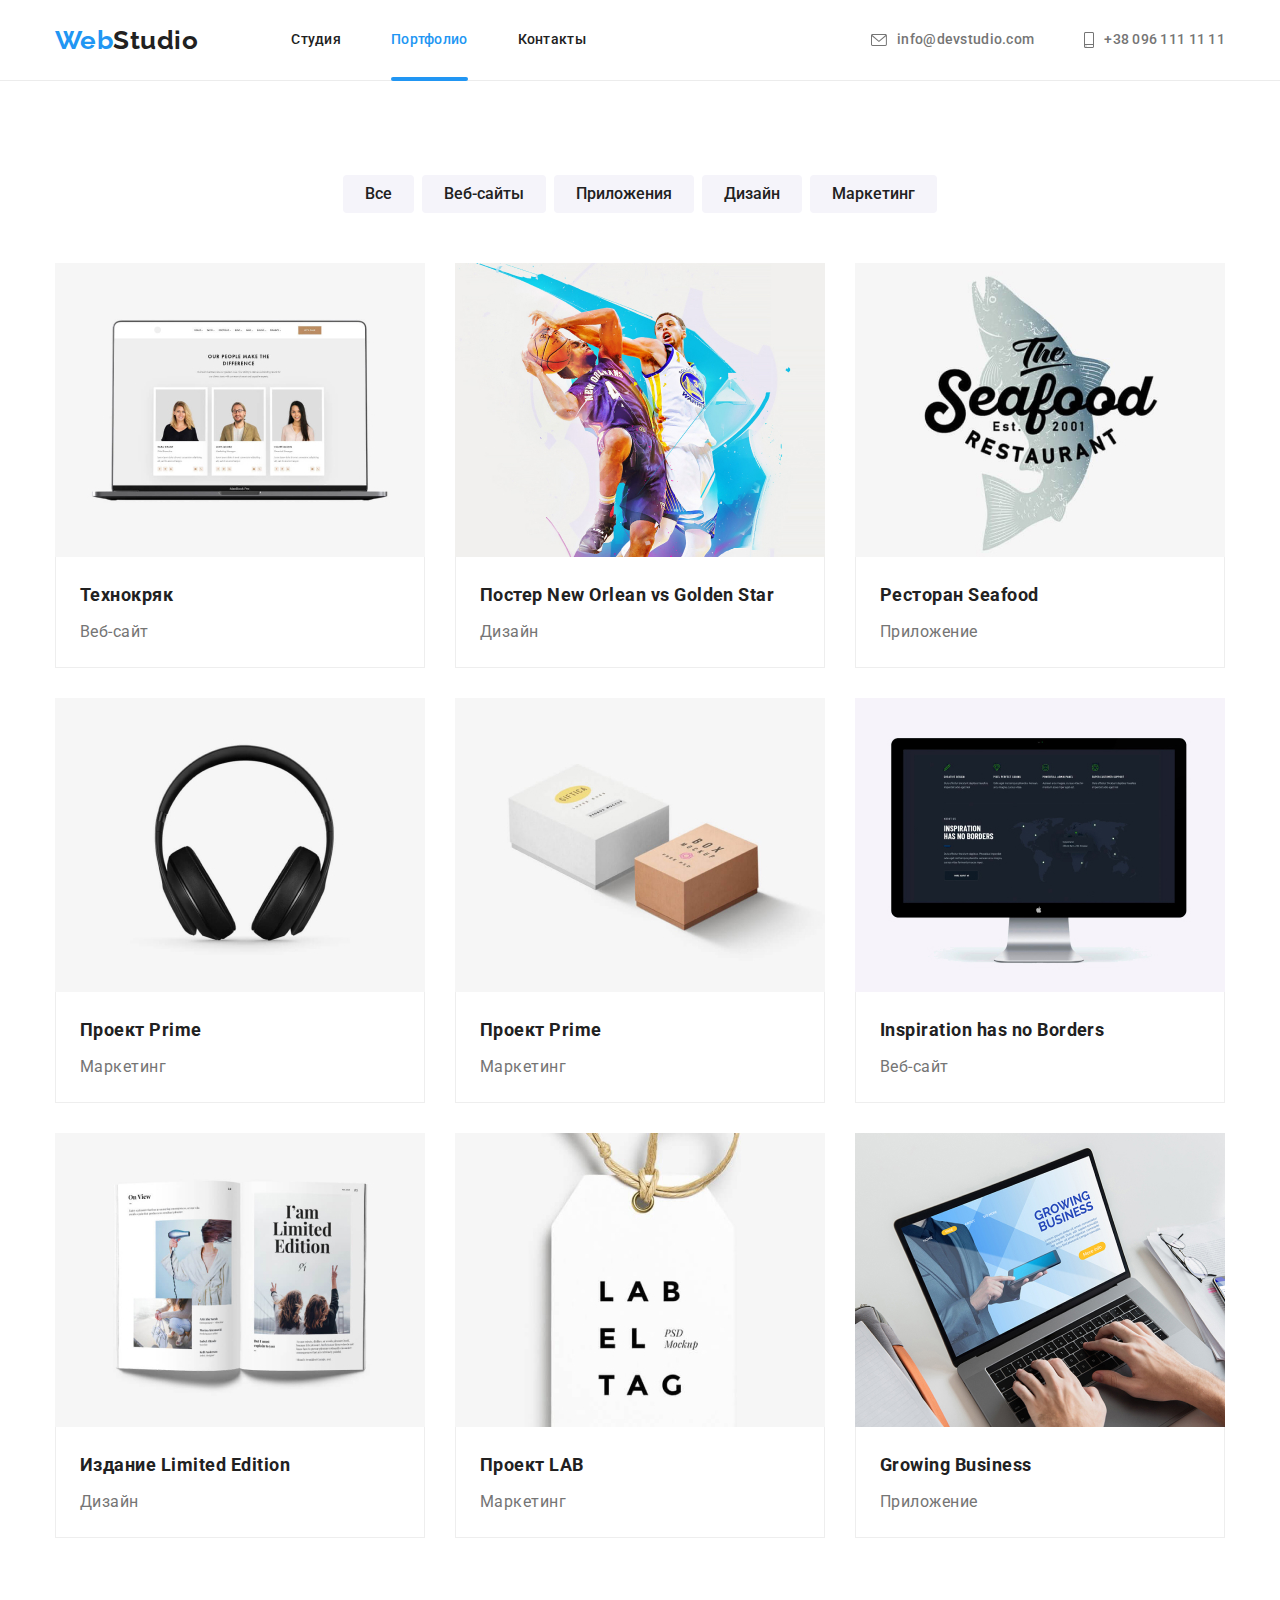
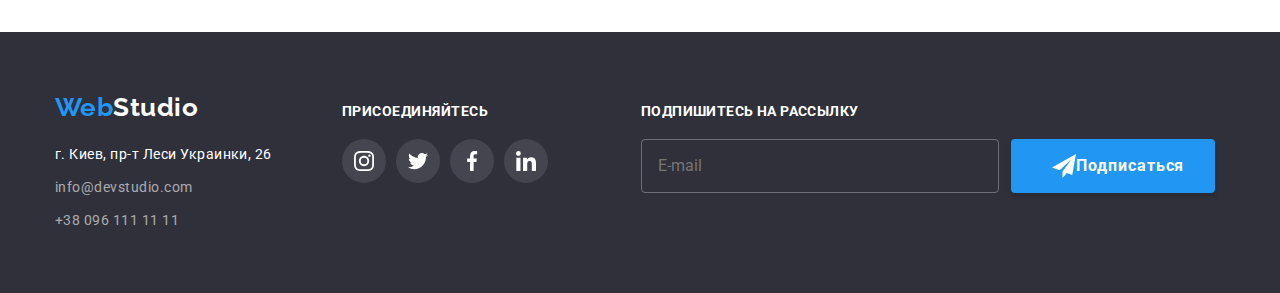
==== commit 5d411645: "выполненные ТЗ по ДЗ№8" ====
--- a/portfolio.html
+++ b/portfolio.html
@@ -21,38 +21,121 @@
   <body>
     <!-- Шапка сайта -->
     <header class="header">
-      <div class="container main-nav">
+      <div class="container container--main-nav">
         <a href="./index.html" class="logo"
-          >Web<span class="logo-main">Studio</span></a
+          >Web<span class="logo__main">Studio</span></a
         >
+
+        <!-- моб.меню -->
+        <button
+          class="menu-btn js-open-menu"
+          type="button"
+          aria-expanded="false"
+          aria-controls="mobile-menu"
+        >
+          <svg
+            class="menu-btn__icon"
+            width="40"
+            height="40"
+            aria-label="Переключатель мобильного меню"
+          >
+            <use
+              class="menu-btn__icon-menu"
+              href="./image/sprite.svg#icon-menu-mob"
+            ></use>
+          </svg>
+        </button>
+
+        <div class="mobile-menu js-menu-container" id="mobile-menu">
+          <button class="menu-btn menu-btn--cross js-close-menu" type="button">
+            <svg
+              class="menu-btn__icon"
+              width="40"
+              height="40"
+              aria-label="Переключатель мобильного меню"
+            >
+              <use
+                class="menu-btn__icon-menu"
+                href="./image/sprite.svg#icon-cross-mob"
+              ></use>
+            </svg>
+          </button>
+          <ul class="mobile-menu-nav list">
+            <li class="mobile-menu-nav__item">
+              <a class="mobile-menu-nav__link" href="./index.html">Студия</a>
+            </li>
+            <li class="mobile-menu-nav__item">
+              <a class="mobile-menu-nav__link" href="./portfolio.html"
+                >Портфолио</a
+              >
+            </li>
+            <li class="mobile-menu-nav__item">
+              <a class="mobile-menu-nav__link" href="">Контакты</a>
+            </li>
+          </ul>
+
+          <ul class="mobile-menu-contacts list">
+            <li class="mobile-menu-contacts__item">
+              <a class="mobile-menu-contacts__link" href="tel:+38 096 111 11 11"
+                >+38 096 111 11 11</a
+              >
+            </li>
+            <li class="mobile-menu-contacts__item">
+              <a
+                class="mobile-menu-contacts__link mobile-menu-contacts__link--size"
+                href="mailto:info@devstudio.com"
+                >info@devstudio.com</a
+              >
+            </li>
+          </ul>
+
+          <ul class="mobile-menu-socials list">
+            <li class="mobile-menu-socials__item">
+              <a class="mobile-menu-socials__link" href="">Instagram</a>
+            </li>
+            <li class="mobile-menu-socials__item">
+              <a class="mobile-menu-socials__link" href="">Twitter</a>
+            </li>
+            <li class="mobile-menu-socials__item">
+              <a class="mobile-menu-socials__link" href="">Facebook</a>
+            </li>
+            <li class="mobile-menu-socials__item">
+              <a class="mobile-menu-socials__link" href="">LinkedIn</a>
+            </li>
+          </ul>
+        </div>
+
         <nav>
           <ul class="site-nav list">
-            <li class="item">
-              <a href="./index.html" class="link">Студия</a>
-            </li>
-
-            <li class="item">
-              <a href="./portfolio.html" class="link current">Портфолио</a>
-            </li>
-
-            <li class="item">
-              <a href="" class="link">Контакты</a>
+            <li class="site-nav__item">
+              <a class="site-nav__link" href="./index.html">Студия</a>
+            </li>
+
+            <li class="site-nav__item">
+              <a class="site-nav__link current" href="./portfolio.html"
+                >Портфолио</a
+              >
+            </li>
+
+            <li class="site-nav__item">
+              <a class="site-nav__link" href="">Контакты</a>
             </li>
           </ul>
         </nav>
+
         <ul class="auth-nav list">
-          <li class="item">
-            <a href="mailto:info@devstudio.com" class="link">
-              <svg width="16" height="12" class="icon">
+          <li class="auth-nav__item">
+            <a href="mailto:info@devstudio.com" class="auth-nav__link">
+              <svg width="16" height="12" class="auth-nav__icon">
                 <use href="./image/sprite.svg#icon-envelope"></use>
               </svg>
               info@devstudio.com</a
             >
           </li>
 
-          <li class="item">
-            <a href="tel:+380961111111" class="link">
-              <svg width="10" height="16" class="icon">
+          <li class="auth-nav__item">
+            <a href="tel:+380961111111" class="auth-nav__link">
+              <svg width="10" height="16" class="auth-nav__icon">
                 <use href="./image/sprite.svg#icon-smartphone"></use>
               </svg>
               +38 096 111 11 11</a
@@ -92,11 +175,45 @@
             <li class="item">
               <a href="" class="link">
                 <div class="works-thumb">
-                  <img
-                    src="./image/portfolio/portfolio1.jpg"
-                    alt="картинка сайта"
-                    width="370"
-                  />
+                  <picture>
+                    <!--изображение для десктоп-->
+                    <source
+                      media="(min-width: 1200px)"
+                      srcset="
+                        ./image/portfolio/portfolio1_lg.jpg    1x,
+                        ./image/portfolio/portfolio1_lg@2x.jpg 2x
+                      "
+                      type="image/jpg"
+                    />
+
+                    <!--изображение для таблетки-->
+                    <source
+                      media="(min-width: 768px)"
+                      srcset="
+                        ./image/portfolio/portfolio1_md.jpg    1x,
+                        ./image/portfolio/portfolio1_md@2x.jpg 2x
+                      "
+                      type="image/jpg"
+                    />
+
+                    <!--изображение для моб.-->
+                    <source
+                      media="(max-width: 767px)"
+                      srcset="
+                        ./image/portfolio/portfolio1_sm.jpg    1x,
+                        ./image/portfolio/portfolio1_sm@2x.jpg 2x
+                      "
+                      type="image/jpg"
+                    />
+
+                    <!-- дефолтное изображение -->
+                    <img
+                      src="./image/portfolio/portfolio1_sm.jpg"
+                      alt="картинка сайта"
+                      width="450"
+                      loading="lazy"
+                    />
+                  </picture>
                   <p class="text-thumb">
                     Ресурс предлагает комплексные предложения с разным уровнем
                     функционала и сервисов. Все это позволит посетителю получить
@@ -113,11 +230,46 @@
             <li class="item">
               <a href="" class="link">
                 <div class="works-thumb">
-                  <img
-                    src="./image/portfolio/portfolio2.jpg"
-                    alt="баксетбольный постер"
-                    width="370"
-                  />
+                  <picture>
+                    <!--изображение для десктоп-->
+                    <source
+                      media="(min-width: 1200px)"
+                      srcset="
+                        ./image/portfolio/portfolio2_lg.jpg    1x,
+                        ./image/portfolio/portfolio2_lg@2x.jpg 2x
+                      "
+                      type="image/jpg"
+                    />
+
+                    <!--изображение для таблетки-->
+                    <source
+                      media="(min-width: 768px)"
+                      srcset="
+                        ./image/portfolio/portfolio2_md.jpg    1x,
+                        ./image/portfolio/portfolio2_md@2x.jpg 2x
+                      "
+                      type="image/jpg"
+                    />
+
+                    <!--изображение для моб.-->
+                    <source
+                      media="(max-width: 767px)"
+                      srcset="
+                        ./image/portfolio/portfolio2_sm.jpg    1x,
+                        ./image/portfolio/portfolio2_sm@2x.jpg 2x
+                      "
+                      type="image/jpg"
+                    />
+
+                    <!-- дефолтное изображение -->
+                    <img
+                      src="./image/portfolio/portfolio2_sm.jpg"
+                      alt="баксетбольный постер"
+                      width="450"
+                      loading="lazy"
+                    />
+                  </picture>
+
                   <p class="text-thumb">
                     Ресурс предлагает комплексные предложения с разным уровнем
                     функционала и сервисов. Все это позволит посетителю получить
@@ -136,11 +288,46 @@
             <li class="item">
               <a href="" class="link">
                 <div class="works-thumb">
-                  <img
-                    src="./image/portfolio/portfolio3.jpg"
-                    alt="постер ресторана"
-                    width="370"
-                  />
+                  <picture>
+                    <!--изображение для десктоп-->
+                    <source
+                      media="(min-width: 1200px)"
+                      srcset="
+                        ./image/portfolio/portfolio3_lg.jpg    1x,
+                        ./image/portfolio/portfolio3_lg@2x.jpg 2x
+                      "
+                      type="image/jpg"
+                    />
+
+                    <!--изображение для таблетки-->
+                    <source
+                      media="(min-width: 768px)"
+                      srcset="
+                        ./image/portfolio/portfolio3_md.jpg    1x,
+                        ./image/portfolio/portfolio3_md@2x.jpg 2x
+                      "
+                      type="image/jpg"
+                    />
+
+                    <!--изображение для моб.-->
+                    <source
+                      media="(max-width: 767px)"
+                      srcset="
+                        ./image/portfolio/portfolio3_sm.jpg    1x,
+                        ./image/portfolio/portfolio3_sm@2x.jpg 2x
+                      "
+                      type="image/jpg"
+                    />
+
+                    <!-- дефолтное изображение -->
+                    <img
+                      src="./image/portfolio/portfolio3_sm.jpg"
+                      alt="постер ресторана"
+                      width="450"
+                      loading="lazy"
+                    />
+                  </picture>
+
                   <p class="text-thumb">
                     Ресурс предлагает комплексные предложения с разным уровнем
                     функционала и сервисов. Все это позволит посетителю получить
@@ -157,11 +344,46 @@
             <li class="item">
               <a href="" class="link">
                 <div class="works-thumb">
-                  <img
-                    src="./image/portfolio/portfolio4.jpg"
-                    alt="картинка с наушниками"
-                    width="370"
-                  />
+                  <picture>
+                    <!--изображение для десктоп-->
+                    <source
+                      media="(min-width: 1200px)"
+                      srcset="
+                        ./image/portfolio/portfolio4_lg.jpg    1x,
+                        ./image/portfolio/portfolio4_lg@2x.jpg 2x
+                      "
+                      type="image/jpg"
+                    />
+
+                    <!--изображение для таблетки-->
+                    <source
+                      media="(min-width: 768px)"
+                      srcset="
+                        ./image/portfolio/portfolio4_md.jpg    1x,
+                        ./image/portfolio/portfolio4_md@2x.jpg 2x
+                      "
+                      type="image/jpg"
+                    />
+
+                    <!--изображение для моб.-->
+                    <source
+                      media="(max-width: 767px)"
+                      srcset="
+                        ./image/portfolio/portfolio4_sm.jpg    1x,
+                        ./image/portfolio/portfolio4_sm@2x.jpg 2x
+                      "
+                      type="image/jpg"
+                    />
+
+                    <!-- дефолтное изображение -->
+                    <img
+                      src="./image/portfolio/portfolio4_sm.jpg"
+                      alt="картинка с наушниками"
+                      width="450"
+                      loading="lazy"
+                    />
+                  </picture>
+
                   <p class="text-thumb">
                     Ресурс предлагает комплексные предложения с разным уровнем
                     функционала и сервисов. Все это позволит посетителю получить
@@ -178,11 +400,46 @@
             <li class="item">
               <a href="" class="link">
                 <div class="works-thumb">
-                  <img
-                    src="./image/portfolio/portfolio5.jpg"
-                    alt="картинка с коробками"
-                    width="370"
-                  />
+                  <picture>
+                    <!--изображение для десктоп-->
+                    <source
+                      media="(min-width: 1200px)"
+                      srcset="
+                        ./image/portfolio/portfolio5_lg.jpg    1x,
+                        ./image/portfolio/portfolio5_lg@2x.jpg 2x
+                      "
+                      type="image/jpg"
+                    />
+
+                    <!--изображение для таблетки-->
+                    <source
+                      media="(min-width: 768px)"
+                      srcset="
+                        ./image/portfolio/portfolio5_md.jpg    1x,
+                        ./image/portfolio/portfolio5_md@2x.jpg 2x
+                      "
+                      type="image/jpg"
+                    />
+
+                    <!--изображение для моб.-->
+                    <source
+                      media="(max-width: 767px)"
+                      srcset="
+                        ./image/portfolio/portfolio5_sm.jpg    1x,
+                        ./image/portfolio/portfolio5_sm@2x.jpg 2x
+                      "
+                      type="image/jpg"
+                    />
+
+                    <!-- дефолтное изображение -->
+                    <img
+                      src="./image/portfolio/portfolio5_sm.jpg"
+                      alt="картинка с коробками"
+                      width="450"
+                      loading="lazy"
+                    />
+                  </picture>
+
                   <p class="text-thumb">
                     Ресурс предлагает комплексные предложения с разным уровнем
                     функционала и сервисов. Все это позволит посетителю получить
@@ -199,11 +456,46 @@
             <li class="item">
               <a href="" class="link">
                 <div class="works-thumb">
-                  <img
-                    src="./image/portfolio/portfolio6.jpg"
-                    alt="картинка с монитором"
-                    width="370"
-                  />
+                  <picture>
+                    <!--изображение для десктоп-->
+                    <source
+                      media="(min-width: 1200px)"
+                      srcset="
+                        ./image/portfolio/portfolio6_lg.jpg    1x,
+                        ./image/portfolio/portfolio6_lg@2x.jpg 2x
+                      "
+                      type="image/jpg"
+                    />
+
+                    <!--изображение для таблетки-->
+                    <source
+                      media="(min-width: 768px)"
+                      srcset="
+                        ./image/portfolio/portfolio6_md.jpg    1x,
+                        ./image/portfolio/portfolio6_md@2x.jpg 2x
+                      "
+                      type="image/jpg"
+                    />
+
+                    <!--изображение для моб.-->
+                    <source
+                      media="(max-width: 767px)"
+                      srcset="
+                        ./image/portfolio/portfolio6_sm.jpg    1x,
+                        ./image/portfolio/portfolio6_sm@2x.jpg 2x
+                      "
+                      type="image/jpg"
+                    />
+
+                    <!-- дефолтное изображение -->
+                    <img
+                      src="./image/portfolio/portfolio6_sm.jpg"
+                      alt="картинка с монитором"
+                      width="450"
+                      loading="lazy"
+                    />
+                  </picture>
+
                   <p class="text-thumb">
                     Ресурс предлагает комплексные предложения с разным уровнем
                     функционала и сервисов. Все это позволит посетителю получить
@@ -222,11 +514,46 @@
             <li class="item">
               <a href="" class="link">
                 <div class="works-thumb">
-                  <img
-                    src="./image/portfolio/portfolio7.jpg"
-                    alt="картинка с журналом"
-                    width="370"
-                  />
+                  <picture>
+                    <!--изображение для десктоп-->
+                    <source
+                      media="(min-width: 1200px)"
+                      srcset="
+                        ./image/portfolio/portfolio7_lg.jpg    1x,
+                        ./image/portfolio/portfolio7_lg@2x.jpg 2x
+                      "
+                      type="image/jpg"
+                    />
+
+                    <!--изображение для таблетки-->
+                    <source
+                      media="(min-width: 768px)"
+                      srcset="
+                        ./image/portfolio/portfolio7_md.jpg    1x,
+                        ./image/portfolio/portfolio7_md@2x.jpg 2x
+                      "
+                      type="image/jpg"
+                    />
+
+                    <!--изображение для моб.-->
+                    <source
+                      media="(max-width: 767px)"
+                      srcset="
+                        ./image/portfolio/portfolio7_sm.jpg    1x,
+                        ./image/portfolio/portfolio7_sm@2x.jpg 2x
+                      "
+                      type="image/jpg"
+                    />
+
+                    <!-- дефолтное изображение -->
+                    <img
+                      src="./image/portfolio/portfolio7_sm.jpg"
+                      alt="картинка с журналом"
+                      width="450"
+                      loading="lazy"
+                    />
+                  </picture>
+
                   <p class="text-thumb">
                     Ресурс предлагает комплексные предложения с разным уровнем
                     функционала и сервисов. Все это позволит посетителю получить
@@ -245,11 +572,46 @@
             <li class="item">
               <a href="" class="link">
                 <div class="works-thumb">
-                  <img
-                    src="./image/portfolio/portfolio8.jpg"
-                    alt="картинка с биркой"
-                    width="370"
-                  />
+                  <picture>
+                    <!--изображение для десктоп-->
+                    <source
+                      media="(min-width: 1200px)"
+                      srcset="
+                        ./image/portfolio/portfolio8_lg.jpg    1x,
+                        ./image/portfolio/portfolio8_lg@2x.jpg 2x
+                      "
+                      type="image/jpg"
+                    />
+
+                    <!--изображение для таблетки-->
+                    <source
+                      media="(min-width: 768px)"
+                      srcset="
+                        ./image/portfolio/portfolio8_md.jpg    1x,
+                        ./image/portfolio/portfolio8_md@2x.jpg 2x
+                      "
+                      type="image/jpg"
+                    />
+
+                    <!--изображение для моб.-->
+                    <source
+                      media="(max-width: 767px)"
+                      srcset="
+                        ./image/portfolio/portfolio8_sm.jpg    1x,
+                        ./image/portfolio/portfolio8_sm@2x.jpg 2x
+                      "
+                      type="image/jpg"
+                    />
+
+                    <!-- дефолтное изображение -->
+                    <img
+                      src="./image/portfolio/portfolio8_sm.jpg"
+                      alt="картинка с биркой"
+                      width="450"
+                      loading="lazy"
+                    />
+                  </picture>
+
                   <p class="text-thumb">
                     Ресурс предлагает комплексные предложения с разным уровнем
                     функционала и сервисов. Все это позволит посетителю получить
@@ -266,11 +628,46 @@
             <li class="item">
               <a href="" class="link">
                 <div class="works-thumb">
-                  <img
-                    src="./image/portfolio/portfolio9.jpg"
-                    alt="картинка с ноутбуком"
-                    width="370"
-                  />
+                  <picture>
+                    <!--изображение для десктоп-->
+                    <source
+                      media="(min-width: 1200px)"
+                      srcset="
+                        ./image/portfolio/portfolio9_lg.jpg    1x,
+                        ./image/portfolio/portfolio9_lg@2x.jpg 2x
+                      "
+                      type="image/jpg"
+                    />
+
+                    <!--изображение для таблетки-->
+                    <source
+                      media="(min-width: 768px)"
+                      srcset="
+                        ./image/portfolio/portfolio9_md.jpg    1x,
+                        ./image/portfolio/portfolio9_md@2x.jpg 2x
+                      "
+                      type="image/jpg"
+                    />
+
+                    <!--изображение для моб.-->
+                    <source
+                      media="(max-width: 767px)"
+                      srcset="
+                        ./image/portfolio/portfolio9_sm.jpg    1x,
+                        ./image/portfolio/portfolio9_sm@2x.jpg 2x
+                      "
+                      type="image/jpg"
+                    />
+
+                    <!-- дефолтное изображение -->
+                    <img
+                      src="./image/portfolio/portfolio8_sm.jpg"
+                      alt="картинка с ноутбуком"
+                      width="450"
+                      loading="lazy"
+                    />
+                  </picture>
+
                   <p class="text-thumb">
                     Ресурс предлагает комплексные предложения с разным уровнем
                     функционала и сервисов. Все это позволит посетителю получить
@@ -386,5 +783,7 @@
         </form>
       </div>
     </footer>
+
+    <script src="./js/mobile-menu.js"></script>
   </body>
 </html>
--- a/css/main.min.css
+++ b/css/main.min.css
@@ -1,2 +1,2 @@
-:root{--primary-text-color: #757575;--title-text-color: #212121;--accent-color: #2196f3;--background-primary-color: #ffffff;--taiming-function: cubic-bezier(0.4, 0, 0.2, 1)}.visually-hidden{position:absolute;width:1px;height:1px;margin:-1px;border:0;padding:0;white-space:nowrap;-webkit-clip-path:inset(100%);clip-path:inset(100%);clip:rect(0 0 0 0);overflow:hidden}body{font-family:"Roboto", sans-serif;letter-spacing:0.03em;background-color:var(--background-primary-color);color:var(--primary-text-color)}h1,h2,h3,h4,h5,h6,p{margin:0}.list{padding:0;margin:0;list-style:none}img{display:block;max-width:100%;height:auto}textarea{resize:none}.header{border-bottom-width:1px;border-bottom-style:solid;border-bottom-color:#ececec}.section{padding-top:60px;padding-bottom:60px}@media screen and (min-width: 1200px){.section{padding-top:94px;padding-bottom:94px}}.section-works{padding-bottom:94px}.container{padding-left:15px;padding-right:15px;margin-left:auto;margin-right:auto}@media screen and (min-width: 480px){.container{width:480px}}@media screen and (min-width: 768px){.container{width:768px}}@media screen and (min-width: 1200px){.container{width:1200px}}.container__title{margin-bottom:30px;font-size:28px;line-height:1.18;text-align:center;color:var(--title-text-color)}@media screen and (min-width: 1200px){.container__title{margin-bottom:50px;font-size:36px;line-height:1.17}}.feature-list__icon{display:-webkit-box;display:-ms-flexbox;display:flex;-webkit-box-pack:center;-ms-flex-pack:center;justify-content:center;-webkit-box-align:center;-ms-flex-align:center;align-items:center;margin-bottom:30px;width:100%;height:120px;border-radius:4px;background-color:#f5f4fa}.feature-list__title{margin-bottom:10px;font-size:14px;line-height:1.14;text-transform:uppercase;color:var(--title-text-color)}.feature-list__text{font-size:14px;line-height:1.71}@media screen and (max-width: 767px){.feature-list__title{text-align:center}.feature-list__item:not(:last-child){margin-bottom:30px}}@media screen and (min-width: 768px){.feature-list{display:-webkit-box;display:-ms-flexbox;display:flex;-ms-flex-wrap:wrap;flex-wrap:wrap;-webkit-box-pack:center;-ms-flex-pack:center;justify-content:center;margin:-15px}.feature-list__item{margin:15px;-ms-flex-preferred-size:calc((100% - 60px) / 2);flex-basis:calc((100% - 60px) / 2)}}@media screen and (min-width: 1200px){.feature-list{-ms-flex-wrap:nowrap;flex-wrap:nowrap}.feature-list__item{-ms-flex-preferred-size:calc((100% - 90px) / 4);flex-basis:calc((100% - 90px) / 4)}}.team{background-color:#f5f4fa}.team-list{display:-webkit-box;display:-ms-flexbox;display:flex}.team-list__item{-ms-flex-preferred-size:calc((100% - 90px) / 4);flex-basis:calc((100% - 90px) / 4);text-align:center;-webkit-box-shadow:0px 1px 3px rgba(0,0,0,0.12),0px 1px 1px rgba(0,0,0,0.14),0px 2px 1px rgba(0,0,0,0.2);box-shadow:0px 1px 3px rgba(0,0,0,0.12),0px 1px 1px rgba(0,0,0,0.14),0px 2px 1px rgba(0,0,0,0.2);border-radius:0 0 4px 4px;overflow:hidden}.team-list__item:not(:last-child){margin-right:30px}.card-content{padding:30px 0;background-color:var(--background-primary-color)}.card-content__title{font-weight:500;font-size:16px;line-height:1.19;color:var(--title-text-color)}.card-content__text{margin-top:10px;margin-bottom:10px;line-height:1.19}.socials{display:-webkit-box;display:-ms-flexbox;display:flex;-webkit-box-pack:center;-ms-flex-pack:center;justify-content:center;-webkit-box-align:center;-ms-flex-align:center;align-items:center;background-color:var(--background-primary-color)}.socials__item:not(:last-child){margin-right:10px}.socials__link{display:-webkit-box;display:-ms-flexbox;display:flex;-webkit-box-pack:center;-ms-flex-pack:center;justify-content:center;-webkit-box-align:center;-ms-flex-align:center;align-items:center;width:44px;height:44px;border-radius:50%;-webkit-transition:background-color 250ms var(--taiming-function);transition:background-color 250ms var(--taiming-function)}.socials__icon{fill:#afb1b8;-webkit-transition:fill 250ms var(--taiming-function);transition:fill 250ms var(--taiming-function)}.socials__link:hover .socials__icon,.socials__link:focus .socials__icon{fill:#ffffff}.socials__link:hover,.socials__link:focus{background-color:var(--accent-color)}
+:root{--primary-text-color: #757575;--title-text-color: #212121;--accent-color: #2196f3;--background-primary-color: #ffffff;--taiming-function: cubic-bezier(0.4, 0, 0.2, 1)}.visually-hidden{position:absolute;width:1px;height:1px;margin:-1px;border:0;padding:0;white-space:nowrap;-webkit-clip-path:inset(100%);clip-path:inset(100%);clip:rect(0 0 0 0);overflow:hidden}body{font-family:"Roboto", sans-serif;letter-spacing:0.03em;background-color:var(--background-primary-color);color:var(--primary-text-color)}h1,h2,h3,h4,h5,h6,p{margin:0}.list{padding:0;margin:0;list-style:none}img{display:block;max-width:100%;height:auto}textarea{resize:none}.header{border-bottom-width:1px;border-bottom-style:solid;border-bottom-color:#ececec}.section{padding-top:60px;padding-bottom:60px}@media screen and (min-width: 1200px){.section{padding-top:94px;padding-bottom:94px}}@media screen and (min-width: 1200px){.section-works{padding-bottom:94px}}.container{padding-left:15px;padding-right:15px;margin-left:auto;margin-right:auto}@media screen and (min-width: 480px){.container{width:480px}}@media screen and (min-width: 768px){.container{width:768px}}@media screen and (min-width: 1200px){.container{width:1200px}}.container__title{margin-bottom:30px;font-size:28px;line-height:1.18;text-align:center;color:var(--title-text-color)}@media screen and (min-width: 1200px){.container__title{margin-bottom:50px;font-size:36px;line-height:1.17}}.logo{font-family:"Raleway", sans-serif;font-weight:700;font-size:24px;line-height:1.17;color:var(--accent-color);text-decoration:none}@media screen and (max-width: 767px){.logo{margin-right:auto}}@media screen and (min-width: 768px){.logo{margin-right:88px}}@media screen and (min-width: 1200px){.logo{margin-right:93px;font-size:26px;line-height:1.19}}.logo__main{color:var(--title-text-color)}@media screen and (max-width: 768px){.container--main-nav{display:-webkit-box;display:-ms-flexbox;display:flex;-webkit-box-align:center;-ms-flex-align:center;align-items:center}}@media screen and (min-width: 768px){.container--main-nav{display:-webkit-box;display:-ms-flexbox;display:flex;-webkit-box-align:center;-ms-flex-align:center;align-items:center}}@media screen and (max-width: 1199px){.site-nav{display:none}}@media screen and (min-width: 768px){.site-nav{display:-webkit-box;display:-ms-flexbox;display:flex}.site-nav__item:not(:last-child){margin-right:50px}.site-nav__link{position:relative;display:block;padding-top:32px;padding-bottom:32px;font-weight:500;font-size:14px;line-height:1.14;letter-spacing:0.02em;color:var(--title-text-color);text-decoration:none;-webkit-transition:color 250ms var(--taiming-function);transition:color 250ms var(--taiming-function)}.site-nav__link:hover,.site-nav__link:focus{color:var(--accent-color)}.site-nav__link.current{color:var(--accent-color)}.site-nav__link.current::after{position:absolute;top:96%;left:0;content:"";display:block;width:100%;height:4px;border-radius:2px;background-color:var(--accent-color)}}@media screen and (max-width: 767px){.auth-nav{display:none}}@media screen and (min-width: 768px) and (max-width: 1199px){.auth-nav{display:-webkit-box;display:-ms-flexbox;display:flex;-webkit-box-orient:vertical;-webkit-box-direction:normal;-ms-flex-direction:column;flex-direction:column;margin-left:auto}.auth-nav__item:not(:last-child){margin-bottom:10px}.auth-nav__link{display:-webkit-box;display:-ms-flexbox;display:flex;-ms-flex-line-pack:center;align-content:center;-webkit-box-align:center;-ms-flex-align:center;align-items:center;font-weight:500;font-size:12px;line-height:1.17;letter-spacing:0.02em;color:var(--primary-text-color);text-decoration:none;-webkit-transition:color 250ms var(--taiming-function);transition:color 250ms var(--taiming-function)}.auth-nav__link:hover,.auth-nav__link:focus{color:var(--accent-color)}.auth-nav__icon{margin-right:10px;fill:currentColor}}@media screen and (min-width: 1200px){.auth-nav{display:-webkit-box;display:-ms-flexbox;display:flex;margin-left:auto}.auth-nav__item:not(:last-child){margin-right:50px}.auth-nav__link{display:-webkit-box;display:-ms-flexbox;display:flex;-ms-flex-line-pack:center;align-content:center;-webkit-box-align:center;-ms-flex-align:center;align-items:center;padding-top:32px;padding-bottom:32px;font-weight:500;font-size:14px;line-height:1.14;letter-spacing:0.02em;color:var(--primary-text-color);text-decoration:none;-webkit-transition:color 250ms var(--taiming-function);transition:color 250ms var(--taiming-function)}.auth-nav__link:hover,.auth-nav__link:focus{color:var(--accent-color)}.auth-nav__icon{margin-right:10px;fill:currentColor}}.mobile-menu{position:fixed;top:0;left:0;width:100vw;height:100vh;padding:48px 40px;display:-webkit-box;display:-ms-flexbox;display:flex;-webkit-box-orient:vertical;-webkit-box-direction:normal;-ms-flex-direction:column;flex-direction:column;background-color:#fff;z-index:100;-webkit-transform:translateX(100%);transform:translateX(100%);-webkit-transition:-webkit-transform 250ms ease-in-out;transition:-webkit-transform 250ms ease-in-out;transition:transform 250ms ease-in-out;transition:transform 250ms ease-in-out, -webkit-transform 250ms ease-in-out}.mobile-menu.is-open{-webkit-transform:translateX(0);transform:translateX(0)}@media screen and (min-width: 768px){.mobile-menu{display:none}}.mobile-menu-nav{font-weight:500;font-size:40px;line-height:1.18;letter-spacing:0.02em}.mobile-menu-nav__item{display:block}.mobile-menu-nav__item:not(:last-child){margin-bottom:32px}.mobile-menu-nav__link{color:#212121;text-decoration:none;-webkit-transition:color 250ms var(--taiming-function);transition:color 250ms var(--taiming-function)}.mobile-menu-nav__link:hover{color:var(--accent-color)}.mobile-menu-contacts{margin-top:auto;font-weight:500;font-size:34px;line-height:1.18;letter-spacing:0.02em}.mobile-menu-contacts__item{margin-bottom:32px}.mobile-menu-contacts__link{color:var(--primary-text-color);text-decoration:none;-webkit-transition:color 250ms var(--taiming-function);transition:color 250ms var(--taiming-function)}.mobile-menu-contacts__link--size{margin-bottom:64px;font-size:24px;line-height:1.17}.mobile-menu-contacts__link:hover{color:var(--accent-color)}.mobile-menu-socials{display:-webkit-box;display:-ms-flexbox;display:flex;font-weight:500;font-size:18px;line-height:1.22;letter-spacing:0.02em}.mobile-menu-socials__item:not(:last-child){border-right:1px solid rgba(33,33,33,0.2);margin-right:10px}.mobile-menu-socials__link{padding-right:10px;color:var(--accent-color);text-decoration:none}.hero{margin-left:auto;margin-right:auto;background-position:center;background-size:cover;background-repeat:no-repeat;text-align:center;background-color:#c4c4c4;background-image:-webkit-gradient(linear, left top, right top, from(rgba(47,48,58,0.4)), to(rgba(47,48,58,0.4))),url(../image/main/hero/hero_sm.jpg);background-image:linear-gradient(to right, rgba(47,48,58,0.4), rgba(47,48,58,0.4)),url(../image/main/hero/hero_sm.jpg)}@media screen and (max-width: 1199px){.hero{max-width:100%;height:400px;padding-top:118px;padding-bottom:118px}}@media screen and (min-width: 1200px){.hero{max-width:1600px;height:600px;background-size:auto;padding-top:200px;padding-bottom:200px}}@media (min-device-pixel-ratio: 2), (-webkit-min-device-pixel-ratio: 2), (min-resolution: 192dpi), (min-resolution: 2dppx){.hero{background-image:-webkit-gradient(linear, left top, right top, from(rgba(47,48,58,0.4)), to(rgba(47,48,58,0.4))),url(../image/main/hero/hero_sm@2x.jpg);background-image:linear-gradient(to right, rgba(47,48,58,0.4), rgba(47,48,58,0.4)),url(../image/main/hero/hero_sm@2x.jpg)}}@media screen and (min-width: 768px){.hero{background-image:-webkit-gradient(linear, left top, right top, from(rgba(47,48,58,0.4)), to(rgba(47,48,58,0.4))),url(../image/main/hero/hero_md.jpg);background-image:linear-gradient(to right, rgba(47,48,58,0.4), rgba(47,48,58,0.4)),url(../image/main/hero/hero_md.jpg)}}@media screen and (min-width: 768px) and (min-device-pixel-ratio: 2), screen and (min-width: 768px) and (-webkit-min-device-pixel-ratio: 2), screen and (min-width: 768px) and (min-resolution: 192dpi), screen and (min-width: 768px) and (min-resolution: 2dppx){.hero{background-image:-webkit-gradient(linear, left top, right top, from(rgba(47,48,58,0.4)), to(rgba(47,48,58,0.4))),url(../image/main/hero/hero_md@2x.jpg);background-image:linear-gradient(to right, rgba(47,48,58,0.4), rgba(47,48,58,0.4)),url(../image/main/hero/hero_md@2x.jpg)}}@media screen and (min-width: 1200px){.hero{background-image:-webkit-gradient(linear, left top, right top, from(rgba(47,48,58,0.4)), to(rgba(47,48,58,0.4))),url(../image/main/hero/hero_lg.png);background-image:linear-gradient(to right, rgba(47,48,58,0.4), rgba(47,48,58,0.4)),url(../image/main/hero/hero_lg.png)}}@media screen and (min-width: 1200px) and (min-device-pixel-ratio: 2), screen and (min-width: 1200px) and (-webkit-min-device-pixel-ratio: 2), screen and (min-width: 1200px) and (min-resolution: 192dpi), screen and (min-width: 1200px) and (min-resolution: 2dppx){.hero{background-image:-webkit-gradient(linear, left top, right top, from(rgba(47,48,58,0.4)), to(rgba(47,48,58,0.4))),url(../image/main/hero/hero_lg@2x.png);background-image:linear-gradient(to right, rgba(47,48,58,0.4), rgba(47,48,58,0.4)),url(../image/main/hero/hero_lg@2x.png)}}.hero-title{margin-right:auto;margin-left:auto;margin-bottom:30px;font-weight:900;font-size:44px;line-height:1.36;letter-spacing:0.06em;text-transform:uppercase;color:#ffffff}@media screen and (max-width: 1199px){.hero-title{width:360px;font-size:26px;line-height:1.62}}@media screen and (min-width: 1200px){.hero-title{width:696px}}.backdrop{position:fixed;top:0;left:0;width:100%;height:100%;z-index:70;background-color:rgba(0,0,0,0.2);opacity:1;-webkit-transition:opacity 250ms var(--taiming-function),visibility 250ms var(--taiming-function);transition:opacity 250ms var(--taiming-function),visibility 250ms var(--taiming-function)}.backdrop.is-hidden{opacity:0;visibility:hidden;pointer-events:none}.backdrop.is-hidden .modal{-webkit-transform:translate(-50%, -50%) scale(0.7);transform:translate(-50%, -50%) scale(0.7)}.modal{position:absolute;left:50%;top:50%;padding:40px;width:450px;height:609px;background-color:#fff;-webkit-box-shadow:0px 1px 3px rgba(0,0,0,0.12),0px 1px 1px rgba(0,0,0,0.14),0px 2px 1px rgba(0,0,0,0.2);box-shadow:0px 1px 3px rgba(0,0,0,0.12),0px 1px 1px rgba(0,0,0,0.14),0px 2px 1px rgba(0,0,0,0.2);border-radius:4px;-webkit-transform:translate(-50%, -50%) scale(1);transform:translate(-50%, -50%) scale(1);-webkit-transition:-webkit-transform 250ms var(--taiming-function);transition:-webkit-transform 250ms var(--taiming-function);transition:transform 250ms var(--taiming-function);transition:transform 250ms var(--taiming-function), -webkit-transform 250ms var(--taiming-function)}.modal-btn{position:absolute;top:8px;right:8px;display:-webkit-box;display:-ms-flexbox;display:flex;-webkit-box-align:center;-ms-flex-align:center;align-items:center;-webkit-box-pack:center;-ms-flex-pack:center;justify-content:center;padding:0;width:30px;height:30px;background-color:transparent;border:1px solid rgba(0,0,0,0.1);border-radius:50%;cursor:pointer;-webkit-transition:fill 250ms var(--taiming-function);transition:fill 250ms var(--taiming-function)}.modal-btn:hover,.modal-btn:focus{fill:var(--accent-color)}@media screen and (min-width: 1200px){.modal{width:528px;height:581px}}.form{margin-left:auto;margin-right:auto}.form-btn{padding:10px 55px;font-family:inherit;font-weight:700;font-size:16px;line-height:1.88;letter-spacing:0.06em;cursor:pointer;background:#188ce8;color:#fff;-webkit-box-shadow:0px 4px 4px rgba(0,0,0,0.15);box-shadow:0px 4px 4px rgba(0,0,0,0.15);border-radius:4px;border:none}.form-title{display:block;margin-bottom:12px;font-size:20px;line-height:1.5;text-align:center;letter-spacing:0.03em;color:#212121}@media screen and (min-width: 1200px){.form-title{line-height:1.15}}.form-group{display:block;margin-bottom:10px}.form-label{display:block;margin-bottom:4px;font-size:12px;line-height:1.17;letter-spacing:0.01em;text-align:left;color:var(--primary-text-color)}.form-input{padding:12px 5px 12px 42px;width:100%;border:1px solid rgba(33,33,33,0.2);border-radius:4px;cursor:pointer;outline:transparent;-webkit-transition:border 250ms var(--taiming-function);transition:border 250ms var(--taiming-function)}.form-input:focus,.form-comment:focus{border:1px solid var(--accent-color)}.form-field{position:relative}.form-icon{position:absolute;left:12px;top:50%;-webkit-transform:translateY(-50%);transform:translateY(-50%);-webkit-transition:fill 250ms var(--taiming-function);transition:fill 250ms var(--taiming-function)}.form-input:focus ~ .form-icon{fill:var(--accent-color)}.form-textarea{display:block;margin-bottom:20px}.form-comment{display:block;height:120px;padding:12px 16px;width:100%;border:1px solid rgba(33,33,33,0.2);border-radius:4px;outline:transparent;resize:none;cursor:pointer}.form-comment::-webkit-input-placeholder{font-weight:400;font-size:12px;line-height:1.14;letter-spacing:0.01em;color:rgba(117,117,117,0.5)}.form-comment:-ms-input-placeholder{font-weight:400;font-size:12px;line-height:1.14;letter-spacing:0.01em;color:rgba(117,117,117,0.5)}.form-comment::-ms-input-placeholder{font-weight:400;font-size:12px;line-height:1.14;letter-spacing:0.01em;color:rgba(117,117,117,0.5)}.form-comment::placeholder{font-weight:400;font-size:12px;line-height:1.14;letter-spacing:0.01em;color:rgba(117,117,117,0.5)}.form-policy{display:-webkit-box;display:-ms-flexbox;display:flex;-webkit-box-align:center;-ms-flex-align:center;align-items:center;margin-bottom:30px}.policy-text{font-size:12px;line-height:1.17;letter-spacing:0.03em}@media screen and (min-width: 1200px){.policy-text{font-size:14px;line-height:1.71;letter-spacing:0.03em}}.policy-doc{color:var(--accent-color)}.custom-checkbox{display:block;width:16px;height:15px;margin-right:8px;border:2px solid #212121;border-radius:2px;-webkit-transition:border-color 250ms var(--taiming-function);transition:border-color 250ms var(--taiming-function)}.checkbox:focus+.custom-checkbox{border-color:var(--accent-color)}.checkbox:checked+.custom-checkbox{border-color:var(--accent-color);background-color:var(--accent-color);background-image:url(../image/icon/icon-check.svg);background-size:contain;background-origin:border-box}.hero-btn{padding:10px 32px;border:none;border-radius:4px;font-family:inherit;font-weight:700;font-size:16px;line-height:1.88;letter-spacing:0.06em;cursor:pointer;color:#ffffff;background-color:var(--accent-color);-webkit-transform:box-shadow 250ms var(--taiming-function);transform:box-shadow 250ms var(--taiming-function)}.hero-btn:hover,.hero-btn:focus{-webkit-box-shadow:0px 4px 4px rgba(0,0,0,0.15);box-shadow:0px 4px 4px rgba(0,0,0,0.15)}.portfolio-btn .btn{padding:6px 22px;border:none;border-radius:4px;font-family:inherit;font-weight:500;font-size:16px;line-height:1.63;cursor:pointer;color:var(--title-text-color);background-color:#f5f4fa;-webkit-transition:color 250ms var(--taiming-function),background-color 250ms var(--taiming-function),-webkit-box-shadow 250ms var(--taiming-function);transition:color 250ms var(--taiming-function),background-color 250ms var(--taiming-function),-webkit-box-shadow 250ms var(--taiming-function);transition:color 250ms var(--taiming-function),background-color 250ms var(--taiming-function),box-shadow 250ms var(--taiming-function);transition:color 250ms var(--taiming-function),background-color 250ms var(--taiming-function),box-shadow 250ms var(--taiming-function),-webkit-box-shadow 250ms var(--taiming-function)}.portfolio-btn .btn:hover,.portfolio-btn .btn:focus{color:#ffffff;background-color:var(--accent-color);-webkit-box-shadow:0px 3px 1px rgba(0,0,0,0.1),0px 1px 2px rgba(0,0,0,0.08),0px 2px 2px rgba(0,0,0,0.12);box-shadow:0px 3px 1px rgba(0,0,0,0.1),0px 1px 2px rgba(0,0,0,0.08),0px 2px 2px rgba(0,0,0,0.12)}.menu-btn{min-height:40px;min-width:40px;display:-webkit-box;display:-ms-flexbox;display:flex;-webkit-box-align:center;-ms-flex-align:center;align-items:center;-webkit-box-pack:center;-ms-flex-pack:center;justify-content:center;margin:0;padding:0;background-color:transparent;cursor:pointer;border:none;border-radius:50%;outline:none;-webkit-transition:-webkit-transform 250ms ease-in-out;transition:-webkit-transform 250ms ease-in-out;transition:transform 250ms ease-in-out;transition:transform 250ms ease-in-out, -webkit-transform 250ms ease-in-out}.menu-btn__icon{-webkit-transition:fill 250ms var(--taiming-function);transition:fill 250ms var(--taiming-function)}.menu-btn__icon:hover{fill:var(--accent-color)}.menu-btn--cross{position:absolute;top:10px;right:15px}@media screen and (min-width: 768px){.menu-btn{display:none}}.feature-list__icon{display:-webkit-box;display:-ms-flexbox;display:flex;-webkit-box-pack:center;-ms-flex-pack:center;justify-content:center;-webkit-box-align:center;-ms-flex-align:center;align-items:center;margin-bottom:30px;width:100%;height:120px;border-radius:4px;background-color:#f5f4fa}.feature-list__title{margin-bottom:10px;font-size:14px;line-height:1.14;text-transform:uppercase;color:var(--title-text-color)}.feature-list__text{font-size:14px;line-height:1.71}@media screen and (max-width: 767px){.feature-list__title{text-align:center}.feature-list__item:not(:last-child){margin-bottom:30px}}@media screen and (min-width: 768px){.feature-list{display:-webkit-box;display:-ms-flexbox;display:flex;-ms-flex-wrap:wrap;flex-wrap:wrap;-webkit-box-pack:center;-ms-flex-pack:center;justify-content:center;margin:-15px}.feature-list__item{margin:15px;-ms-flex-preferred-size:calc((100% - 60px) / 2);flex-basis:calc((100% - 60px) / 2)}}@media screen and (min-width: 1200px){.feature-list{-ms-flex-wrap:nowrap;flex-wrap:nowrap}.feature-list__item{-ms-flex-preferred-size:calc((100% - 90px) / 4);flex-basis:calc((100% - 90px) / 4)}}.works-list{display:-webkit-box;display:-ms-flexbox;display:flex}.works-list__item{-ms-flex-preferred-size:calc(100% / 3);flex-basis:calc(100% / 3)}.works-list__item:not(:last-child){margin-right:30px}.works-list__item{position:relative}.works-list__text{position:absolute;bottom:0;left:0;content:"";display:-webkit-box;display:-ms-flexbox;display:flex;-webkit-box-pack:center;-ms-flex-pack:center;justify-content:center;-webkit-box-align:center;-ms-flex-align:center;align-items:center;width:100%;height:70px;font-size:14px;font-weight:700;letter-spacing:0.03em;text-transform:uppercase;color:#fff;background-color:rgba(47,48,58,0.8)}@media screen and (max-width: 1199px){.works-list{display:none}}@media screen and (max-width: 1199px){.container__title--hidden{position:absolute;width:1px;height:1px;margin:-1px;border:0;padding:0;white-space:nowrap;-webkit-clip-path:inset(100%);clip-path:inset(100%);clip:rect(0 0 0 0);overflow:hidden}}.team{background-color:#f5f4fa}.team-list__item{text-align:center;-webkit-box-shadow:0px 1px 3px rgba(0,0,0,0.12),0px 1px 1px rgba(0,0,0,0.14),0px 2px 1px rgba(0,0,0,0.2);box-shadow:0px 1px 3px rgba(0,0,0,0.12),0px 1px 1px rgba(0,0,0,0.14),0px 2px 1px rgba(0,0,0,0.2);border-radius:0 0 4px 4px;overflow:hidden}@media screen and (max-width: 767px){.team-list__item:not(:last-child){margin-bottom:30px}}@media screen and (min-width: 768px){.team-list{display:-webkit-box;display:-ms-flexbox;display:flex;-ms-flex-wrap:wrap;flex-wrap:wrap;-webkit-box-pack:center;-ms-flex-pack:center;justify-content:center;margin:-15px}.team-list__item{-ms-flex-preferred-size:calc((100% - 60px) / 2);flex-basis:calc((100% - 60px) / 2);margin:15px}}@media screen and (min-width: 1200px){.team-list{display:-webkit-box;display:-ms-flexbox;display:flex;-ms-flex-wrap:nowrap;flex-wrap:nowrap}.team-list__item{-ms-flex-preferred-size:calc((100% - 90px) / 4);flex-basis:calc((100% - 90px) / 4)}}.card-content{padding:30px 0;background-color:var(--background-primary-color)}.card-content__title{font-weight:500;font-size:16px;line-height:1.19;color:var(--title-text-color)}.card-content__text{margin-top:10px;margin-bottom:10px;line-height:1.19}.socials{display:-webkit-box;display:-ms-flexbox;display:flex;-webkit-box-pack:center;-ms-flex-pack:center;justify-content:center;-webkit-box-align:center;-ms-flex-align:center;align-items:center;background-color:var(--background-primary-color)}.socials__item:not(:last-child){margin-right:10px}.socials__link{display:-webkit-box;display:-ms-flexbox;display:flex;-webkit-box-pack:center;-ms-flex-pack:center;justify-content:center;-webkit-box-align:center;-ms-flex-align:center;align-items:center;width:44px;height:44px;border-radius:50%;-webkit-transition:background-color 250ms var(--taiming-function);transition:background-color 250ms var(--taiming-function)}.socials__icon{fill:#afb1b8;-webkit-transition:fill 250ms var(--taiming-function);transition:fill 250ms var(--taiming-function)}.socials__link:hover .socials__icon,.socials__link:focus .socials__icon{fill:#ffffff}.socials__link:hover,.socials__link:focus{background-color:var(--accent-color)}.clients-list{margin:-15px;display:-webkit-box;display:-ms-flexbox;display:flex;-ms-flex-wrap:wrap;flex-wrap:wrap;-webkit-box-pack:center;-ms-flex-pack:center;justify-content:center}.clients-list__logo{display:-webkit-box;display:-ms-flexbox;display:flex;-webkit-box-pack:center;-ms-flex-pack:center;justify-content:center;-webkit-box-align:center;-ms-flex-align:center;align-items:center;width:100%;height:92px;border-radius:4px;border:1px solid #afb1b8;-webkit-transition:border-color 250ms var(--taiming-function);transition:border-color 250ms var(--taiming-function)}.clients-list__icon{fill:#afb1b8;-webkit-transition:fill 250ms var(--taiming-function);transition:fill 250ms var(--taiming-function)}.clients-list__logo:hover,.clients-list__logo:focus{border-color:var(--accent-color)}.clients-list__logo:hover .clients-list__icon,.clients-list__logo:focus .clients-list__icon{fill:var(--accent-color)}@media screen and (max-width: 768px){.clients-list__item{margin:15px;-ms-flex-preferred-size:calc((100% - 60px) / 2);flex-basis:calc((100% - 60px) / 2)}}@media screen and (min-width: 768px){.clients-list__item{margin:15px;-ms-flex-preferred-size:calc((100% - 90px) / 3);flex-basis:calc((100% - 90px) / 3)}}@media screen and (min-width: 1200px){.clients-list{-ms-flex-wrap:nowrap;flex-wrap:nowrap;margin:15px;-ms-flex-preferred-size:calc((100% - 180px) / 6);flex-basis:calc((100% - 180px) / 6)}.clients-list__logo{width:170px}}.portfolio-nav{display:-webkit-box;display:-ms-flexbox;display:flex;margin-bottom:40px}@media screen and (max-width: 767px){.portfolio-nav{-ms-flex-wrap:wrap;flex-wrap:wrap}}@media screen and (min-width: 768px){.portfolio-nav{-webkit-box-pack:center;-ms-flex-pack:center;justify-content:center;margin-bottom:30px}}@media screen and (min-width: 1200px){.portfolio-nav{margin-bottom:50px}.portfolio-nav .item:not(:last-child){margin-right:8px}}@media screen and (max-width: 1199px){.portfolio-nav .item{margin-bottom:15px;margin-right:8px}}@media screen and (max-width: 767px){.works .item:not(:last-child){margin-bottom:30px}}@media screen and (min-width: 768px){.works{display:-webkit-box;display:-ms-flexbox;display:flex;-ms-flex-wrap:wrap;flex-wrap:wrap;margin-left:-30px;margin-top:-30px}.works .item{margin-left:30px;margin-top:30px;-ms-flex-preferred-size:calc((100% - 60px) / 2);flex-basis:calc((100% - 60px) / 2)}}@media screen and (min-width: 1200px){.works{display:-webkit-box;display:-ms-flexbox;display:flex;-ms-flex-wrap:wrap;flex-wrap:wrap;margin-left:-30px;margin-top:-30px}.works .item{margin-left:30px;margin-top:30px;-ms-flex-preferred-size:calc((100% - 90px) / 3);flex-basis:calc((100% - 90px) / 3)}}.works .link{text-decoration:none;display:block;-webkit-transition:-webkit-box-shadow 250ms var(--taiming-function);transition:-webkit-box-shadow 250ms var(--taiming-function);transition:box-shadow 250ms var(--taiming-function);transition:box-shadow 250ms var(--taiming-function), -webkit-box-shadow 250ms var(--taiming-function)}.works .title{font-weight:700;font-size:18px;line-height:2;color:var(--title-text-color)}.works .text{margin-top:4px;line-height:1.88;color:var(--primary-text-color)}.works .link:hover,.works .link:focus{-webkit-box-shadow:0px 1px 1px rgba(0,0,0,0.12),0px 4px 4px rgba(0,0,0,0.06),1px 4px 6px rgba(0,0,0,0.16);box-shadow:0px 1px 1px rgba(0,0,0,0.12),0px 4px 4px rgba(0,0,0,0.06),1px 4px 6px rgba(0,0,0,0.16)}.works .card-content{padding:20px 24px;border-right-width:1px;border-right-style:solid;border-right-color:#eeeeee;border-bottom-width:1px;border-bottom-style:solid;border-bottom-color:#eeeeee;border-left-width:1px;border-left-style:solid;border-left-color:#eeeeee}.works-thumb{position:relative;overflow:hidden}.works .link:hover .text-thumb,.works .link:focus .text-thumb{-webkit-transform:translateY(0);transform:translateY(0)}.text-thumb{position:absolute;content:"";padding:63px 24px;width:100%;height:100%;top:0;left:0;font-size:18px;line-height:1.56;letter-spacing:0.03em;color:#fff;background-color:rgba(33,150,243,0.9);-webkit-transform:translateY(101%);transform:translateY(101%);-webkit-transition:-webkit-transform 250ms var(--taiming-function);transition:-webkit-transform 250ms var(--taiming-function);transition:transform 250ms var(--taiming-function);transition:transform 250ms var(--taiming-function), -webkit-transform 250ms var(--taiming-function)}.footer{padding:60px 0;background-color:#2f303a}@media screen and (min-width: 768px) and (max-width: 1199px){.footer-container{display:-webkit-box;display:-ms-flexbox;display:flex;-ms-flex-wrap:wrap;flex-wrap:wrap;-webkit-box-align:baseline;-ms-flex-align:baseline;align-items:baseline}}@media screen and (min-width: 1200px){.footer-container{display:-webkit-box;display:-ms-flexbox;display:flex;-webkit-box-align:baseline;-ms-flex-align:baseline;align-items:baseline}}.logo-text{color:#fff}.adr{margin-bottom:8px;font-style:normal;font-size:14px;line-height:1.71;color:#fff}@media screen and (min-width: 1200px){.adr{margin-bottom:9px;font-style:normal;font-size:14px;line-height:1.71}}.mail:not(:last-child){margin-bottom:8px}@media screen and (min-width: 1200px){.mail:not(:last-child){margin-bottom:9px}}.footer-auth .link{font-size:14px;line-height:1.71;color:rgba(255,255,255,0.6);text-decoration:none;-webkit-transition:color 250ms var(--taiming-function);transition:color 250ms var(--taiming-function)}.footer-auth .link:focus,.footer-auth .link:hover{color:var(--accent-color)}@media screen and (min-width: 768px) and (max-width: 1199px){.logo-section{margin-right:165px;margin-left:60px}}@media screen and (max-width: 1199px){.logo-section{display:-webkit-box;display:-ms-flexbox;display:flex;-webkit-box-orient:vertical;-webkit-box-direction:normal;-ms-flex-direction:column;flex-direction:column;-webkit-box-align:center;-ms-flex-align:center;align-items:center;margin-bottom:60px}}@media screen and (min-width: 1200px){.logo-section{margin-right:70px}}.logo-ft{display:block;margin-bottom:20px;font-family:"Raleway", sans-serif;font-weight:700;font-size:24px;line-height:1.17;color:var(--accent-color);text-decoration:none}@media screen and (min-width: 1200px){.logo-ft{font-size:26px;line-height:1.19}}@media screen and (max-width: 767px){.join-section{margin-bottom:60px}}@media screen and (max-width: 1199px){.join-section{display:-webkit-box;display:-ms-flexbox;display:flex;-webkit-box-orient:vertical;-webkit-box-direction:normal;-ms-flex-direction:column;flex-direction:column;-webkit-box-align:center;-ms-flex-align:center;align-items:center}}.join-tittle{margin-bottom:20px;font-size:14px;color:#fff;text-transform:uppercase}.join-list{display:-webkit-box;display:-ms-flexbox;display:flex;-webkit-box-align:center;-ms-flex-align:center;align-items:center}.join-item:not(:last-child){margin-right:10px}.join-link{display:-webkit-box;display:-ms-flexbox;display:flex;-webkit-box-pack:center;-ms-flex-pack:center;justify-content:center;-webkit-box-align:center;-ms-flex-align:center;align-items:center;width:44px;height:44px;border-radius:50%;fill:#fff;background-color:rgba(255,255,255,0.1);-webkit-transition:background-color 250ms var(--taiming-function);transition:background-color 250ms var(--taiming-function)}.join-link:hover,.join-link:focus{background-color:var(--accent-color)}@media screen and (min-width: 768px) and (max-width: 1199px){.form-footer{margin-right:auto;margin-left:auto}}@media screen and (max-width: 1199px){.form-footer{display:-webkit-box;display:-ms-flexbox;display:flex;-webkit-box-orient:vertical;-webkit-box-direction:normal;-ms-flex-direction:column;flex-direction:column;-webkit-box-align:center;-ms-flex-align:center;align-items:center}}@media screen and (min-width: 1200px){.form-footer{margin-left:93px}}@media screen and (max-width: 1199px){.form-footer-box{display:-webkit-box;display:-ms-flexbox;display:flex;-webkit-box-orient:vertical;-webkit-box-direction:normal;-ms-flex-direction:column;flex-direction:column;-webkit-box-align:center;-ms-flex-align:center;align-items:center}}@media screen and (min-width: 1200px){.form-footer-box{display:-webkit-box;display:-ms-flexbox;display:flex}}.form-footer-title{display:block;margin-bottom:20px;font-size:14px;letter-spacing:0.03em;text-transform:uppercase;color:#ffffff}.form-footer-field{display:block;width:450px;padding:15px 16px;color:#fff;background-color:inherit;border:1px solid rgba(255,255,255,0.3);border-radius:4px;outline:transparent}@media screen and (max-width: 1199px){.form-footer-field{margin-bottom:20px}}@media screen and (min-width: 1200px){.form-footer-field{width:358px}}.form-footer-btn{display:-webkit-box;display:-ms-flexbox;display:flex;-webkit-box-align:center;-ms-flex-align:center;align-items:center;-webkit-box-pack:center;-ms-flex-pack:center;justify-content:center;padding:10px 29px;margin-left:12px;font-weight:700;line-height:1.88;letter-spacing:0.06em;color:#fff;background:var(--accent-color);border-color:transparent;-webkit-box-shadow:0px 4px 4px rgba(0,0,0,0.15);box-shadow:0px 4px 4px rgba(0,0,0,0.15);border-radius:4px;cursor:pointer}.form-footer-icon{margin-left:10px}
 /*# sourceMappingURL=main.min.css.map */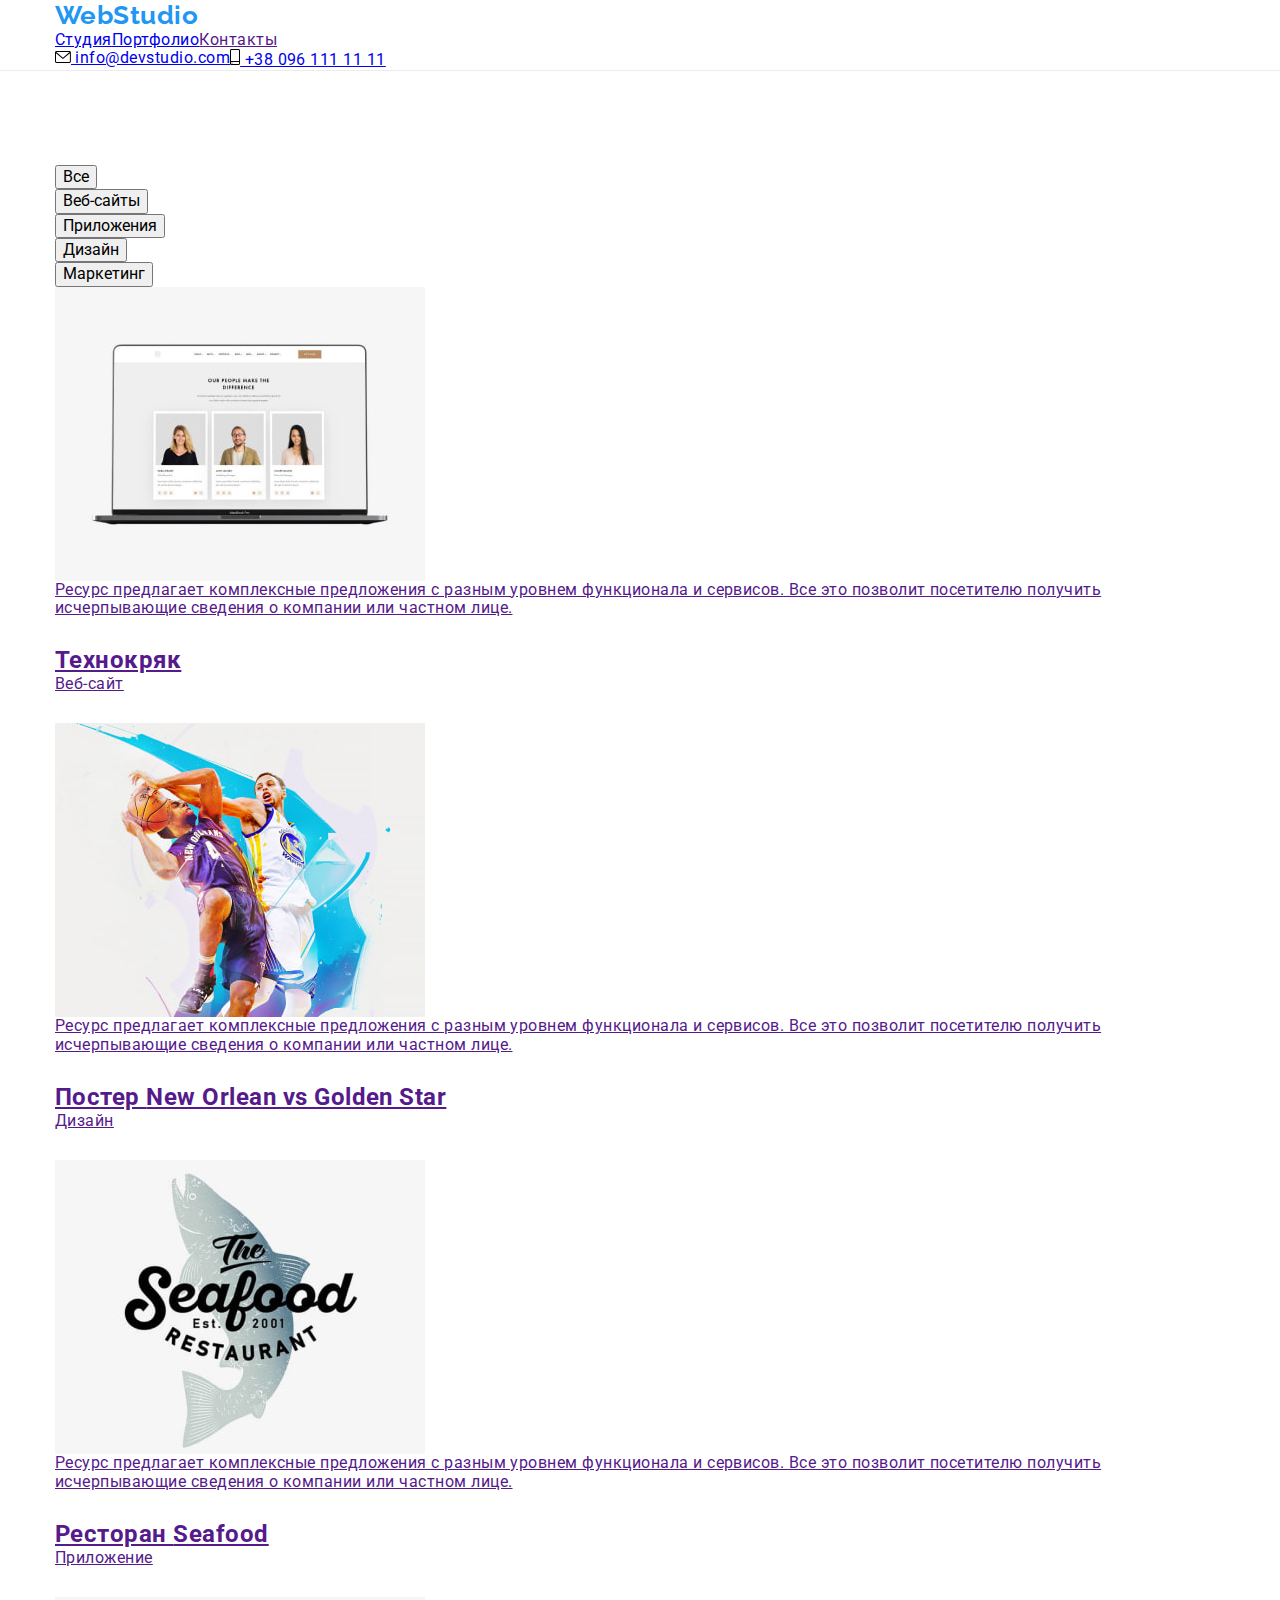
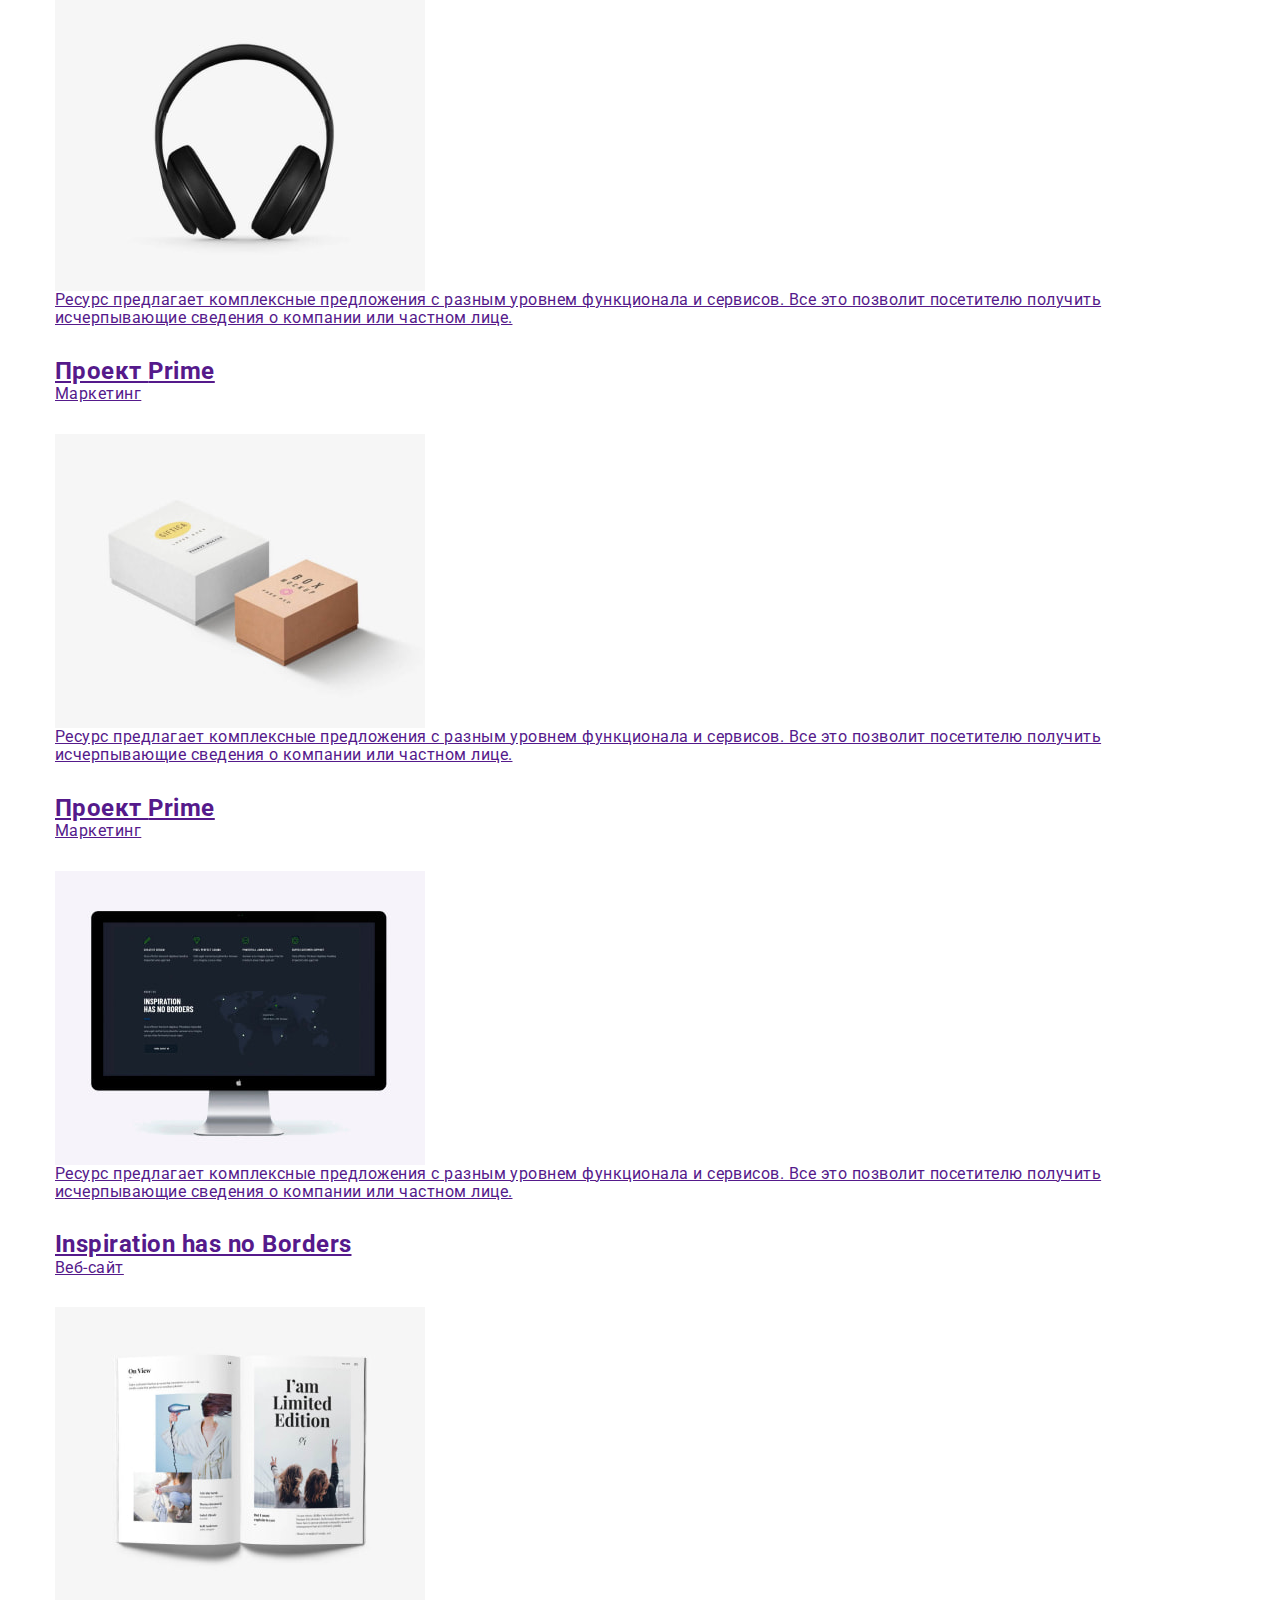
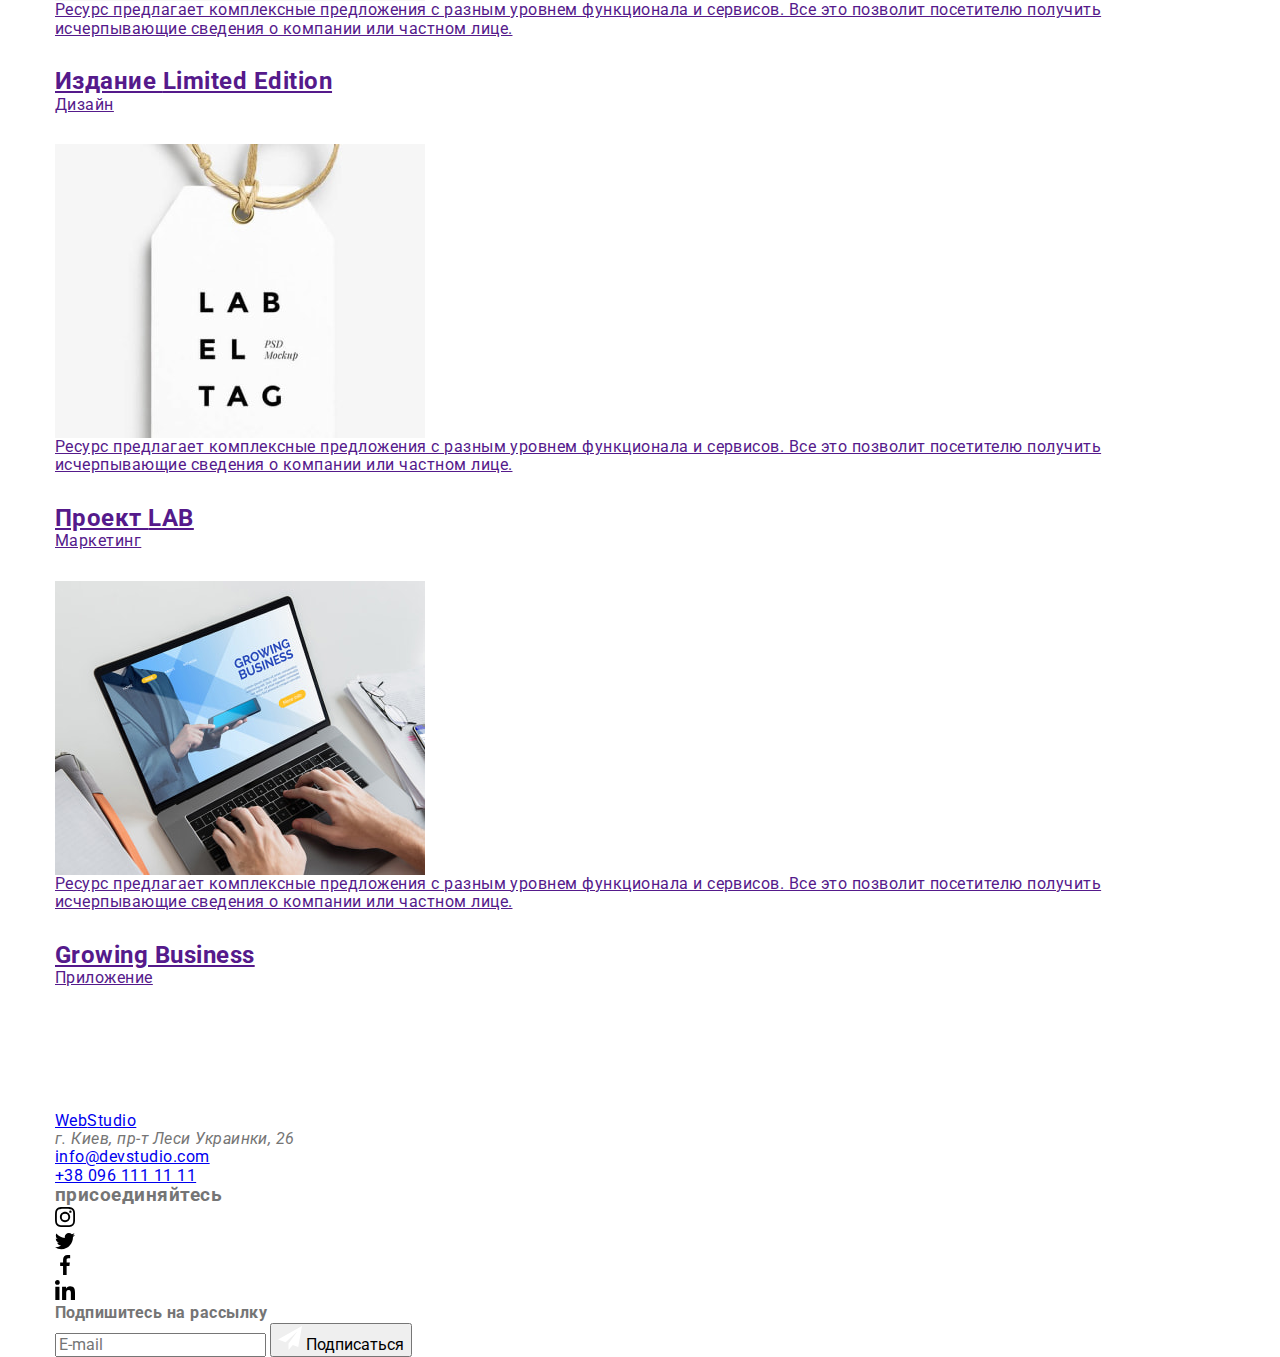
==== commit 2b4b260b: "ТЗ по ДЗ№8" ====
--- a/portfolio.html
+++ b/portfolio.html
@@ -21,121 +21,38 @@
   <body>
     <!-- Шапка сайта -->
     <header class="header">
-      <div class="container container--main-nav">
+      <div class="container main-nav">
         <a href="./index.html" class="logo"
-          >Web<span class="logo__main">Studio</span></a
+          >Web<span class="logo-main">Studio</span></a
         >
-
-        <!-- моб.меню -->
-        <button
-          class="menu-btn js-open-menu"
-          type="button"
-          aria-expanded="false"
-          aria-controls="mobile-menu"
-        >
-          <svg
-            class="menu-btn__icon"
-            width="40"
-            height="40"
-            aria-label="Переключатель мобильного меню"
-          >
-            <use
-              class="menu-btn__icon-menu"
-              href="./image/sprite.svg#icon-menu-mob"
-            ></use>
-          </svg>
-        </button>
-
-        <div class="mobile-menu js-menu-container" id="mobile-menu">
-          <button class="menu-btn menu-btn--cross js-close-menu" type="button">
-            <svg
-              class="menu-btn__icon"
-              width="40"
-              height="40"
-              aria-label="Переключатель мобильного меню"
-            >
-              <use
-                class="menu-btn__icon-menu"
-                href="./image/sprite.svg#icon-cross-mob"
-              ></use>
-            </svg>
-          </button>
-          <ul class="mobile-menu-nav list">
-            <li class="mobile-menu-nav__item">
-              <a class="mobile-menu-nav__link" href="./index.html">Студия</a>
-            </li>
-            <li class="mobile-menu-nav__item">
-              <a class="mobile-menu-nav__link" href="./portfolio.html"
-                >Портфолио</a
-              >
-            </li>
-            <li class="mobile-menu-nav__item">
-              <a class="mobile-menu-nav__link" href="">Контакты</a>
-            </li>
-          </ul>
-
-          <ul class="mobile-menu-contacts list">
-            <li class="mobile-menu-contacts__item">
-              <a class="mobile-menu-contacts__link" href="tel:+38 096 111 11 11"
-                >+38 096 111 11 11</a
-              >
-            </li>
-            <li class="mobile-menu-contacts__item">
-              <a
-                class="mobile-menu-contacts__link mobile-menu-contacts__link--size"
-                href="mailto:info@devstudio.com"
-                >info@devstudio.com</a
-              >
-            </li>
-          </ul>
-
-          <ul class="mobile-menu-socials list">
-            <li class="mobile-menu-socials__item">
-              <a class="mobile-menu-socials__link" href="">Instagram</a>
-            </li>
-            <li class="mobile-menu-socials__item">
-              <a class="mobile-menu-socials__link" href="">Twitter</a>
-            </li>
-            <li class="mobile-menu-socials__item">
-              <a class="mobile-menu-socials__link" href="">Facebook</a>
-            </li>
-            <li class="mobile-menu-socials__item">
-              <a class="mobile-menu-socials__link" href="">LinkedIn</a>
-            </li>
-          </ul>
-        </div>
-
         <nav>
           <ul class="site-nav list">
-            <li class="site-nav__item">
-              <a class="site-nav__link" href="./index.html">Студия</a>
-            </li>
-
-            <li class="site-nav__item">
-              <a class="site-nav__link current" href="./portfolio.html"
-                >Портфолио</a
-              >
-            </li>
-
-            <li class="site-nav__item">
-              <a class="site-nav__link" href="">Контакты</a>
+            <li class="item">
+              <a href="./index.html" class="link">Студия</a>
+            </li>
+
+            <li class="item">
+              <a href="./portfolio.html" class="link current">Портфолио</a>
+            </li>
+
+            <li class="item">
+              <a href="" class="link">Контакты</a>
             </li>
           </ul>
         </nav>
-
         <ul class="auth-nav list">
-          <li class="auth-nav__item">
-            <a href="mailto:info@devstudio.com" class="auth-nav__link">
-              <svg width="16" height="12" class="auth-nav__icon">
+          <li class="item">
+            <a href="mailto:info@devstudio.com" class="link">
+              <svg width="16" height="12" class="icon">
                 <use href="./image/sprite.svg#icon-envelope"></use>
               </svg>
               info@devstudio.com</a
             >
           </li>
 
-          <li class="auth-nav__item">
-            <a href="tel:+380961111111" class="auth-nav__link">
-              <svg width="10" height="16" class="auth-nav__icon">
+          <li class="item">
+            <a href="tel:+380961111111" class="link">
+              <svg width="10" height="16" class="icon">
                 <use href="./image/sprite.svg#icon-smartphone"></use>
               </svg>
               +38 096 111 11 11</a
@@ -175,45 +92,11 @@
             <li class="item">
               <a href="" class="link">
                 <div class="works-thumb">
-                  <picture>
-                    <!--изображение для десктоп-->
-                    <source
-                      media="(min-width: 1200px)"
-                      srcset="
-                        ./image/portfolio/portfolio1_lg.jpg    1x,
-                        ./image/portfolio/portfolio1_lg@2x.jpg 2x
-                      "
-                      type="image/jpg"
-                    />
-
-                    <!--изображение для таблетки-->
-                    <source
-                      media="(min-width: 768px)"
-                      srcset="
-                        ./image/portfolio/portfolio1_md.jpg    1x,
-                        ./image/portfolio/portfolio1_md@2x.jpg 2x
-                      "
-                      type="image/jpg"
-                    />
-
-                    <!--изображение для моб.-->
-                    <source
-                      media="(max-width: 767px)"
-                      srcset="
-                        ./image/portfolio/portfolio1_sm.jpg    1x,
-                        ./image/portfolio/portfolio1_sm@2x.jpg 2x
-                      "
-                      type="image/jpg"
-                    />
-
-                    <!-- дефолтное изображение -->
-                    <img
-                      src="./image/portfolio/portfolio1_sm.jpg"
-                      alt="картинка сайта"
-                      width="450"
-                      loading="lazy"
-                    />
-                  </picture>
+                  <img
+                    src="./image/portfolio/portfolio1.jpg"
+                    alt="картинка сайта"
+                    width="370"
+                  />
                   <p class="text-thumb">
                     Ресурс предлагает комплексные предложения с разным уровнем
                     функционала и сервисов. Все это позволит посетителю получить
@@ -230,46 +113,11 @@
             <li class="item">
               <a href="" class="link">
                 <div class="works-thumb">
-                  <picture>
-                    <!--изображение для десктоп-->
-                    <source
-                      media="(min-width: 1200px)"
-                      srcset="
-                        ./image/portfolio/portfolio2_lg.jpg    1x,
-                        ./image/portfolio/portfolio2_lg@2x.jpg 2x
-                      "
-                      type="image/jpg"
-                    />
-
-                    <!--изображение для таблетки-->
-                    <source
-                      media="(min-width: 768px)"
-                      srcset="
-                        ./image/portfolio/portfolio2_md.jpg    1x,
-                        ./image/portfolio/portfolio2_md@2x.jpg 2x
-                      "
-                      type="image/jpg"
-                    />
-
-                    <!--изображение для моб.-->
-                    <source
-                      media="(max-width: 767px)"
-                      srcset="
-                        ./image/portfolio/portfolio2_sm.jpg    1x,
-                        ./image/portfolio/portfolio2_sm@2x.jpg 2x
-                      "
-                      type="image/jpg"
-                    />
-
-                    <!-- дефолтное изображение -->
-                    <img
-                      src="./image/portfolio/portfolio2_sm.jpg"
-                      alt="баксетбольный постер"
-                      width="450"
-                      loading="lazy"
-                    />
-                  </picture>
-
+                  <img
+                    src="./image/portfolio/portfolio2.jpg"
+                    alt="баксетбольный постер"
+                    width="370"
+                  />
                   <p class="text-thumb">
                     Ресурс предлагает комплексные предложения с разным уровнем
                     функционала и сервисов. Все это позволит посетителю получить
@@ -288,46 +136,11 @@
             <li class="item">
               <a href="" class="link">
                 <div class="works-thumb">
-                  <picture>
-                    <!--изображение для десктоп-->
-                    <source
-                      media="(min-width: 1200px)"
-                      srcset="
-                        ./image/portfolio/portfolio3_lg.jpg    1x,
-                        ./image/portfolio/portfolio3_lg@2x.jpg 2x
-                      "
-                      type="image/jpg"
-                    />
-
-                    <!--изображение для таблетки-->
-                    <source
-                      media="(min-width: 768px)"
-                      srcset="
-                        ./image/portfolio/portfolio3_md.jpg    1x,
-                        ./image/portfolio/portfolio3_md@2x.jpg 2x
-                      "
-                      type="image/jpg"
-                    />
-
-                    <!--изображение для моб.-->
-                    <source
-                      media="(max-width: 767px)"
-                      srcset="
-                        ./image/portfolio/portfolio3_sm.jpg    1x,
-                        ./image/portfolio/portfolio3_sm@2x.jpg 2x
-                      "
-                      type="image/jpg"
-                    />
-
-                    <!-- дефолтное изображение -->
-                    <img
-                      src="./image/portfolio/portfolio3_sm.jpg"
-                      alt="постер ресторана"
-                      width="450"
-                      loading="lazy"
-                    />
-                  </picture>
-
+                  <img
+                    src="./image/portfolio/portfolio3.jpg"
+                    alt="постер ресторана"
+                    width="370"
+                  />
                   <p class="text-thumb">
                     Ресурс предлагает комплексные предложения с разным уровнем
                     функционала и сервисов. Все это позволит посетителю получить
@@ -344,46 +157,11 @@
             <li class="item">
               <a href="" class="link">
                 <div class="works-thumb">
-                  <picture>
-                    <!--изображение для десктоп-->
-                    <source
-                      media="(min-width: 1200px)"
-                      srcset="
-                        ./image/portfolio/portfolio4_lg.jpg    1x,
-                        ./image/portfolio/portfolio4_lg@2x.jpg 2x
-                      "
-                      type="image/jpg"
-                    />
-
-                    <!--изображение для таблетки-->
-                    <source
-                      media="(min-width: 768px)"
-                      srcset="
-                        ./image/portfolio/portfolio4_md.jpg    1x,
-                        ./image/portfolio/portfolio4_md@2x.jpg 2x
-                      "
-                      type="image/jpg"
-                    />
-
-                    <!--изображение для моб.-->
-                    <source
-                      media="(max-width: 767px)"
-                      srcset="
-                        ./image/portfolio/portfolio4_sm.jpg    1x,
-                        ./image/portfolio/portfolio4_sm@2x.jpg 2x
-                      "
-                      type="image/jpg"
-                    />
-
-                    <!-- дефолтное изображение -->
-                    <img
-                      src="./image/portfolio/portfolio4_sm.jpg"
-                      alt="картинка с наушниками"
-                      width="450"
-                      loading="lazy"
-                    />
-                  </picture>
-
+                  <img
+                    src="./image/portfolio/portfolio4.jpg"
+                    alt="картинка с наушниками"
+                    width="370"
+                  />
                   <p class="text-thumb">
                     Ресурс предлагает комплексные предложения с разным уровнем
                     функционала и сервисов. Все это позволит посетителю получить
@@ -400,46 +178,11 @@
             <li class="item">
               <a href="" class="link">
                 <div class="works-thumb">
-                  <picture>
-                    <!--изображение для десктоп-->
-                    <source
-                      media="(min-width: 1200px)"
-                      srcset="
-                        ./image/portfolio/portfolio5_lg.jpg    1x,
-                        ./image/portfolio/portfolio5_lg@2x.jpg 2x
-                      "
-                      type="image/jpg"
-                    />
-
-                    <!--изображение для таблетки-->
-                    <source
-                      media="(min-width: 768px)"
-                      srcset="
-                        ./image/portfolio/portfolio5_md.jpg    1x,
-                        ./image/portfolio/portfolio5_md@2x.jpg 2x
-                      "
-                      type="image/jpg"
-                    />
-
-                    <!--изображение для моб.-->
-                    <source
-                      media="(max-width: 767px)"
-                      srcset="
-                        ./image/portfolio/portfolio5_sm.jpg    1x,
-                        ./image/portfolio/portfolio5_sm@2x.jpg 2x
-                      "
-                      type="image/jpg"
-                    />
-
-                    <!-- дефолтное изображение -->
-                    <img
-                      src="./image/portfolio/portfolio5_sm.jpg"
-                      alt="картинка с коробками"
-                      width="450"
-                      loading="lazy"
-                    />
-                  </picture>
-
+                  <img
+                    src="./image/portfolio/portfolio5.jpg"
+                    alt="картинка с коробками"
+                    width="370"
+                  />
                   <p class="text-thumb">
                     Ресурс предлагает комплексные предложения с разным уровнем
                     функционала и сервисов. Все это позволит посетителю получить
@@ -456,46 +199,11 @@
             <li class="item">
               <a href="" class="link">
                 <div class="works-thumb">
-                  <picture>
-                    <!--изображение для десктоп-->
-                    <source
-                      media="(min-width: 1200px)"
-                      srcset="
-                        ./image/portfolio/portfolio6_lg.jpg    1x,
-                        ./image/portfolio/portfolio6_lg@2x.jpg 2x
-                      "
-                      type="image/jpg"
-                    />
-
-                    <!--изображение для таблетки-->
-                    <source
-                      media="(min-width: 768px)"
-                      srcset="
-                        ./image/portfolio/portfolio6_md.jpg    1x,
-                        ./image/portfolio/portfolio6_md@2x.jpg 2x
-                      "
-                      type="image/jpg"
-                    />
-
-                    <!--изображение для моб.-->
-                    <source
-                      media="(max-width: 767px)"
-                      srcset="
-                        ./image/portfolio/portfolio6_sm.jpg    1x,
-                        ./image/portfolio/portfolio6_sm@2x.jpg 2x
-                      "
-                      type="image/jpg"
-                    />
-
-                    <!-- дефолтное изображение -->
-                    <img
-                      src="./image/portfolio/portfolio6_sm.jpg"
-                      alt="картинка с монитором"
-                      width="450"
-                      loading="lazy"
-                    />
-                  </picture>
-
+                  <img
+                    src="./image/portfolio/portfolio6.jpg"
+                    alt="картинка с монитором"
+                    width="370"
+                  />
                   <p class="text-thumb">
                     Ресурс предлагает комплексные предложения с разным уровнем
                     функционала и сервисов. Все это позволит посетителю получить
@@ -514,46 +222,11 @@
             <li class="item">
               <a href="" class="link">
                 <div class="works-thumb">
-                  <picture>
-                    <!--изображение для десктоп-->
-                    <source
-                      media="(min-width: 1200px)"
-                      srcset="
-                        ./image/portfolio/portfolio7_lg.jpg    1x,
-                        ./image/portfolio/portfolio7_lg@2x.jpg 2x
-                      "
-                      type="image/jpg"
-                    />
-
-                    <!--изображение для таблетки-->
-                    <source
-                      media="(min-width: 768px)"
-                      srcset="
-                        ./image/portfolio/portfolio7_md.jpg    1x,
-                        ./image/portfolio/portfolio7_md@2x.jpg 2x
-                      "
-                      type="image/jpg"
-                    />
-
-                    <!--изображение для моб.-->
-                    <source
-                      media="(max-width: 767px)"
-                      srcset="
-                        ./image/portfolio/portfolio7_sm.jpg    1x,
-                        ./image/portfolio/portfolio7_sm@2x.jpg 2x
-                      "
-                      type="image/jpg"
-                    />
-
-                    <!-- дефолтное изображение -->
-                    <img
-                      src="./image/portfolio/portfolio7_sm.jpg"
-                      alt="картинка с журналом"
-                      width="450"
-                      loading="lazy"
-                    />
-                  </picture>
-
+                  <img
+                    src="./image/portfolio/portfolio7.jpg"
+                    alt="картинка с журналом"
+                    width="370"
+                  />
                   <p class="text-thumb">
                     Ресурс предлагает комплексные предложения с разным уровнем
                     функционала и сервисов. Все это позволит посетителю получить
@@ -572,46 +245,11 @@
             <li class="item">
               <a href="" class="link">
                 <div class="works-thumb">
-                  <picture>
-                    <!--изображение для десктоп-->
-                    <source
-                      media="(min-width: 1200px)"
-                      srcset="
-                        ./image/portfolio/portfolio8_lg.jpg    1x,
-                        ./image/portfolio/portfolio8_lg@2x.jpg 2x
-                      "
-                      type="image/jpg"
-                    />
-
-                    <!--изображение для таблетки-->
-                    <source
-                      media="(min-width: 768px)"
-                      srcset="
-                        ./image/portfolio/portfolio8_md.jpg    1x,
-                        ./image/portfolio/portfolio8_md@2x.jpg 2x
-                      "
-                      type="image/jpg"
-                    />
-
-                    <!--изображение для моб.-->
-                    <source
-                      media="(max-width: 767px)"
-                      srcset="
-                        ./image/portfolio/portfolio8_sm.jpg    1x,
-                        ./image/portfolio/portfolio8_sm@2x.jpg 2x
-                      "
-                      type="image/jpg"
-                    />
-
-                    <!-- дефолтное изображение -->
-                    <img
-                      src="./image/portfolio/portfolio8_sm.jpg"
-                      alt="картинка с биркой"
-                      width="450"
-                      loading="lazy"
-                    />
-                  </picture>
-
+                  <img
+                    src="./image/portfolio/portfolio8.jpg"
+                    alt="картинка с биркой"
+                    width="370"
+                  />
                   <p class="text-thumb">
                     Ресурс предлагает комплексные предложения с разным уровнем
                     функционала и сервисов. Все это позволит посетителю получить
@@ -628,46 +266,11 @@
             <li class="item">
               <a href="" class="link">
                 <div class="works-thumb">
-                  <picture>
-                    <!--изображение для десктоп-->
-                    <source
-                      media="(min-width: 1200px)"
-                      srcset="
-                        ./image/portfolio/portfolio9_lg.jpg    1x,
-                        ./image/portfolio/portfolio9_lg@2x.jpg 2x
-                      "
-                      type="image/jpg"
-                    />
-
-                    <!--изображение для таблетки-->
-                    <source
-                      media="(min-width: 768px)"
-                      srcset="
-                        ./image/portfolio/portfolio9_md.jpg    1x,
-                        ./image/portfolio/portfolio9_md@2x.jpg 2x
-                      "
-                      type="image/jpg"
-                    />
-
-                    <!--изображение для моб.-->
-                    <source
-                      media="(max-width: 767px)"
-                      srcset="
-                        ./image/portfolio/portfolio9_sm.jpg    1x,
-                        ./image/portfolio/portfolio9_sm@2x.jpg 2x
-                      "
-                      type="image/jpg"
-                    />
-
-                    <!-- дефолтное изображение -->
-                    <img
-                      src="./image/portfolio/portfolio8_sm.jpg"
-                      alt="картинка с ноутбуком"
-                      width="450"
-                      loading="lazy"
-                    />
-                  </picture>
-
+                  <img
+                    src="./image/portfolio/portfolio9.jpg"
+                    alt="картинка с ноутбуком"
+                    width="370"
+                  />
                   <p class="text-thumb">
                     Ресурс предлагает комплексные предложения с разным уровнем
                     функционала и сервисов. Все это позволит посетителю получить
@@ -783,7 +386,5 @@
         </form>
       </div>
     </footer>
-
-    <script src="./js/mobile-menu.js"></script>
   </body>
 </html>
--- a/css/main.min.css
+++ b/css/main.min.css
@@ -1,2 +1,2 @@
-:root{--primary-text-color: #757575;--title-text-color: #212121;--accent-color: #2196f3;--background-primary-color: #ffffff;--taiming-function: cubic-bezier(0.4, 0, 0.2, 1)}.visually-hidden{position:absolute;width:1px;height:1px;margin:-1px;border:0;padding:0;white-space:nowrap;-webkit-clip-path:inset(100%);clip-path:inset(100%);clip:rect(0 0 0 0);overflow:hidden}body{font-family:"Roboto", sans-serif;letter-spacing:0.03em;background-color:var(--background-primary-color);color:var(--primary-text-color)}h1,h2,h3,h4,h5,h6,p{margin:0}.list{padding:0;margin:0;list-style:none}img{display:block;max-width:100%;height:auto}textarea{resize:none}.header{border-bottom-width:1px;border-bottom-style:solid;border-bottom-color:#ececec}.section{padding-top:60px;padding-bottom:60px}@media screen and (min-width: 1200px){.section{padding-top:94px;padding-bottom:94px}}@media screen and (min-width: 1200px){.section-works{padding-bottom:94px}}.container{padding-left:15px;padding-right:15px;margin-left:auto;margin-right:auto}@media screen and (min-width: 480px){.container{width:480px}}@media screen and (min-width: 768px){.container{width:768px}}@media screen and (min-width: 1200px){.container{width:1200px}}.container__title{margin-bottom:30px;font-size:28px;line-height:1.18;text-align:center;color:var(--title-text-color)}@media screen and (min-width: 1200px){.container__title{margin-bottom:50px;font-size:36px;line-height:1.17}}.logo{font-family:"Raleway", sans-serif;font-weight:700;font-size:24px;line-height:1.17;color:var(--accent-color);text-decoration:none}@media screen and (max-width: 767px){.logo{margin-right:auto}}@media screen and (min-width: 768px){.logo{margin-right:88px}}@media screen and (min-width: 1200px){.logo{margin-right:93px;font-size:26px;line-height:1.19}}.logo__main{color:var(--title-text-color)}@media screen and (max-width: 768px){.container--main-nav{display:-webkit-box;display:-ms-flexbox;display:flex;-webkit-box-align:center;-ms-flex-align:center;align-items:center}}@media screen and (min-width: 768px){.container--main-nav{display:-webkit-box;display:-ms-flexbox;display:flex;-webkit-box-align:center;-ms-flex-align:center;align-items:center}}@media screen and (max-width: 1199px){.site-nav{display:none}}@media screen and (min-width: 768px){.site-nav{display:-webkit-box;display:-ms-flexbox;display:flex}.site-nav__item:not(:last-child){margin-right:50px}.site-nav__link{position:relative;display:block;padding-top:32px;padding-bottom:32px;font-weight:500;font-size:14px;line-height:1.14;letter-spacing:0.02em;color:var(--title-text-color);text-decoration:none;-webkit-transition:color 250ms var(--taiming-function);transition:color 250ms var(--taiming-function)}.site-nav__link:hover,.site-nav__link:focus{color:var(--accent-color)}.site-nav__link.current{color:var(--accent-color)}.site-nav__link.current::after{position:absolute;top:96%;left:0;content:"";display:block;width:100%;height:4px;border-radius:2px;background-color:var(--accent-color)}}@media screen and (max-width: 767px){.auth-nav{display:none}}@media screen and (min-width: 768px) and (max-width: 1199px){.auth-nav{display:-webkit-box;display:-ms-flexbox;display:flex;-webkit-box-orient:vertical;-webkit-box-direction:normal;-ms-flex-direction:column;flex-direction:column;margin-left:auto}.auth-nav__item:not(:last-child){margin-bottom:10px}.auth-nav__link{display:-webkit-box;display:-ms-flexbox;display:flex;-ms-flex-line-pack:center;align-content:center;-webkit-box-align:center;-ms-flex-align:center;align-items:center;font-weight:500;font-size:12px;line-height:1.17;letter-spacing:0.02em;color:var(--primary-text-color);text-decoration:none;-webkit-transition:color 250ms var(--taiming-function);transition:color 250ms var(--taiming-function)}.auth-nav__link:hover,.auth-nav__link:focus{color:var(--accent-color)}.auth-nav__icon{margin-right:10px;fill:currentColor}}@media screen and (min-width: 1200px){.auth-nav{display:-webkit-box;display:-ms-flexbox;display:flex;margin-left:auto}.auth-nav__item:not(:last-child){margin-right:50px}.auth-nav__link{display:-webkit-box;display:-ms-flexbox;display:flex;-ms-flex-line-pack:center;align-content:center;-webkit-box-align:center;-ms-flex-align:center;align-items:center;padding-top:32px;padding-bottom:32px;font-weight:500;font-size:14px;line-height:1.14;letter-spacing:0.02em;color:var(--primary-text-color);text-decoration:none;-webkit-transition:color 250ms var(--taiming-function);transition:color 250ms var(--taiming-function)}.auth-nav__link:hover,.auth-nav__link:focus{color:var(--accent-color)}.auth-nav__icon{margin-right:10px;fill:currentColor}}.mobile-menu{position:fixed;top:0;left:0;width:100vw;height:100vh;padding:48px 40px;display:-webkit-box;display:-ms-flexbox;display:flex;-webkit-box-orient:vertical;-webkit-box-direction:normal;-ms-flex-direction:column;flex-direction:column;background-color:#fff;z-index:100;-webkit-transform:translateX(100%);transform:translateX(100%);-webkit-transition:-webkit-transform 250ms ease-in-out;transition:-webkit-transform 250ms ease-in-out;transition:transform 250ms ease-in-out;transition:transform 250ms ease-in-out, -webkit-transform 250ms ease-in-out}.mobile-menu.is-open{-webkit-transform:translateX(0);transform:translateX(0)}@media screen and (min-width: 768px){.mobile-menu{display:none}}.mobile-menu-nav{font-weight:500;font-size:40px;line-height:1.18;letter-spacing:0.02em}.mobile-menu-nav__item{display:block}.mobile-menu-nav__item:not(:last-child){margin-bottom:32px}.mobile-menu-nav__link{color:#212121;text-decoration:none;-webkit-transition:color 250ms var(--taiming-function);transition:color 250ms var(--taiming-function)}.mobile-menu-nav__link:hover{color:var(--accent-color)}.mobile-menu-contacts{margin-top:auto;font-weight:500;font-size:34px;line-height:1.18;letter-spacing:0.02em}.mobile-menu-contacts__item{margin-bottom:32px}.mobile-menu-contacts__link{color:var(--primary-text-color);text-decoration:none;-webkit-transition:color 250ms var(--taiming-function);transition:color 250ms var(--taiming-function)}.mobile-menu-contacts__link--size{margin-bottom:64px;font-size:24px;line-height:1.17}.mobile-menu-contacts__link:hover{color:var(--accent-color)}.mobile-menu-socials{display:-webkit-box;display:-ms-flexbox;display:flex;font-weight:500;font-size:18px;line-height:1.22;letter-spacing:0.02em}.mobile-menu-socials__item:not(:last-child){border-right:1px solid rgba(33,33,33,0.2);margin-right:10px}.mobile-menu-socials__link{padding-right:10px;color:var(--accent-color);text-decoration:none}.hero{margin-left:auto;margin-right:auto;background-position:center;background-size:cover;background-repeat:no-repeat;text-align:center;background-color:#c4c4c4;background-image:-webkit-gradient(linear, left top, right top, from(rgba(47,48,58,0.4)), to(rgba(47,48,58,0.4))),url(../image/main/hero/hero_sm.jpg);background-image:linear-gradient(to right, rgba(47,48,58,0.4), rgba(47,48,58,0.4)),url(../image/main/hero/hero_sm.jpg)}@media screen and (max-width: 1199px){.hero{max-width:100%;height:400px;padding-top:118px;padding-bottom:118px}}@media screen and (min-width: 1200px){.hero{max-width:1600px;height:600px;background-size:auto;padding-top:200px;padding-bottom:200px}}@media (min-device-pixel-ratio: 2), (-webkit-min-device-pixel-ratio: 2), (min-resolution: 192dpi), (min-resolution: 2dppx){.hero{background-image:-webkit-gradient(linear, left top, right top, from(rgba(47,48,58,0.4)), to(rgba(47,48,58,0.4))),url(../image/main/hero/hero_sm@2x.jpg);background-image:linear-gradient(to right, rgba(47,48,58,0.4), rgba(47,48,58,0.4)),url(../image/main/hero/hero_sm@2x.jpg)}}@media screen and (min-width: 768px){.hero{background-image:-webkit-gradient(linear, left top, right top, from(rgba(47,48,58,0.4)), to(rgba(47,48,58,0.4))),url(../image/main/hero/hero_md.jpg);background-image:linear-gradient(to right, rgba(47,48,58,0.4), rgba(47,48,58,0.4)),url(../image/main/hero/hero_md.jpg)}}@media screen and (min-width: 768px) and (min-device-pixel-ratio: 2), screen and (min-width: 768px) and (-webkit-min-device-pixel-ratio: 2), screen and (min-width: 768px) and (min-resolution: 192dpi), screen and (min-width: 768px) and (min-resolution: 2dppx){.hero{background-image:-webkit-gradient(linear, left top, right top, from(rgba(47,48,58,0.4)), to(rgba(47,48,58,0.4))),url(../image/main/hero/hero_md@2x.jpg);background-image:linear-gradient(to right, rgba(47,48,58,0.4), rgba(47,48,58,0.4)),url(../image/main/hero/hero_md@2x.jpg)}}@media screen and (min-width: 1200px){.hero{background-image:-webkit-gradient(linear, left top, right top, from(rgba(47,48,58,0.4)), to(rgba(47,48,58,0.4))),url(../image/main/hero/hero_lg.png);background-image:linear-gradient(to right, rgba(47,48,58,0.4), rgba(47,48,58,0.4)),url(../image/main/hero/hero_lg.png)}}@media screen and (min-width: 1200px) and (min-device-pixel-ratio: 2), screen and (min-width: 1200px) and (-webkit-min-device-pixel-ratio: 2), screen and (min-width: 1200px) and (min-resolution: 192dpi), screen and (min-width: 1200px) and (min-resolution: 2dppx){.hero{background-image:-webkit-gradient(linear, left top, right top, from(rgba(47,48,58,0.4)), to(rgba(47,48,58,0.4))),url(../image/main/hero/hero_lg@2x.png);background-image:linear-gradient(to right, rgba(47,48,58,0.4), rgba(47,48,58,0.4)),url(../image/main/hero/hero_lg@2x.png)}}.hero-title{margin-right:auto;margin-left:auto;margin-bottom:30px;font-weight:900;font-size:44px;line-height:1.36;letter-spacing:0.06em;text-transform:uppercase;color:#ffffff}@media screen and (max-width: 1199px){.hero-title{width:360px;font-size:26px;line-height:1.62}}@media screen and (min-width: 1200px){.hero-title{width:696px}}.backdrop{position:fixed;top:0;left:0;width:100%;height:100%;z-index:70;background-color:rgba(0,0,0,0.2);opacity:1;-webkit-transition:opacity 250ms var(--taiming-function),visibility 250ms var(--taiming-function);transition:opacity 250ms var(--taiming-function),visibility 250ms var(--taiming-function)}.backdrop.is-hidden{opacity:0;visibility:hidden;pointer-events:none}.backdrop.is-hidden .modal{-webkit-transform:translate(-50%, -50%) scale(0.7);transform:translate(-50%, -50%) scale(0.7)}.modal{position:absolute;left:50%;top:50%;padding:40px;width:450px;height:609px;background-color:#fff;-webkit-box-shadow:0px 1px 3px rgba(0,0,0,0.12),0px 1px 1px rgba(0,0,0,0.14),0px 2px 1px rgba(0,0,0,0.2);box-shadow:0px 1px 3px rgba(0,0,0,0.12),0px 1px 1px rgba(0,0,0,0.14),0px 2px 1px rgba(0,0,0,0.2);border-radius:4px;-webkit-transform:translate(-50%, -50%) scale(1);transform:translate(-50%, -50%) scale(1);-webkit-transition:-webkit-transform 250ms var(--taiming-function);transition:-webkit-transform 250ms var(--taiming-function);transition:transform 250ms var(--taiming-function);transition:transform 250ms var(--taiming-function), -webkit-transform 250ms var(--taiming-function)}.modal-btn{position:absolute;top:8px;right:8px;display:-webkit-box;display:-ms-flexbox;display:flex;-webkit-box-align:center;-ms-flex-align:center;align-items:center;-webkit-box-pack:center;-ms-flex-pack:center;justify-content:center;padding:0;width:30px;height:30px;background-color:transparent;border:1px solid rgba(0,0,0,0.1);border-radius:50%;cursor:pointer;-webkit-transition:fill 250ms var(--taiming-function);transition:fill 250ms var(--taiming-function)}.modal-btn:hover,.modal-btn:focus{fill:var(--accent-color)}@media screen and (min-width: 1200px){.modal{width:528px;height:581px}}.form{margin-left:auto;margin-right:auto}.form-btn{padding:10px 55px;font-family:inherit;font-weight:700;font-size:16px;line-height:1.88;letter-spacing:0.06em;cursor:pointer;background:#188ce8;color:#fff;-webkit-box-shadow:0px 4px 4px rgba(0,0,0,0.15);box-shadow:0px 4px 4px rgba(0,0,0,0.15);border-radius:4px;border:none}.form-title{display:block;margin-bottom:12px;font-size:20px;line-height:1.5;text-align:center;letter-spacing:0.03em;color:#212121}@media screen and (min-width: 1200px){.form-title{line-height:1.15}}.form-group{display:block;margin-bottom:10px}.form-label{display:block;margin-bottom:4px;font-size:12px;line-height:1.17;letter-spacing:0.01em;text-align:left;color:var(--primary-text-color)}.form-input{padding:12px 5px 12px 42px;width:100%;border:1px solid rgba(33,33,33,0.2);border-radius:4px;cursor:pointer;outline:transparent;-webkit-transition:border 250ms var(--taiming-function);transition:border 250ms var(--taiming-function)}.form-input:focus,.form-comment:focus{border:1px solid var(--accent-color)}.form-field{position:relative}.form-icon{position:absolute;left:12px;top:50%;-webkit-transform:translateY(-50%);transform:translateY(-50%);-webkit-transition:fill 250ms var(--taiming-function);transition:fill 250ms var(--taiming-function)}.form-input:focus ~ .form-icon{fill:var(--accent-color)}.form-textarea{display:block;margin-bottom:20px}.form-comment{display:block;height:120px;padding:12px 16px;width:100%;border:1px solid rgba(33,33,33,0.2);border-radius:4px;outline:transparent;resize:none;cursor:pointer}.form-comment::-webkit-input-placeholder{font-weight:400;font-size:12px;line-height:1.14;letter-spacing:0.01em;color:rgba(117,117,117,0.5)}.form-comment:-ms-input-placeholder{font-weight:400;font-size:12px;line-height:1.14;letter-spacing:0.01em;color:rgba(117,117,117,0.5)}.form-comment::-ms-input-placeholder{font-weight:400;font-size:12px;line-height:1.14;letter-spacing:0.01em;color:rgba(117,117,117,0.5)}.form-comment::placeholder{font-weight:400;font-size:12px;line-height:1.14;letter-spacing:0.01em;color:rgba(117,117,117,0.5)}.form-policy{display:-webkit-box;display:-ms-flexbox;display:flex;-webkit-box-align:center;-ms-flex-align:center;align-items:center;margin-bottom:30px}.policy-text{font-size:12px;line-height:1.17;letter-spacing:0.03em}@media screen and (min-width: 1200px){.policy-text{font-size:14px;line-height:1.71;letter-spacing:0.03em}}.policy-doc{color:var(--accent-color)}.custom-checkbox{display:block;width:16px;height:15px;margin-right:8px;border:2px solid #212121;border-radius:2px;-webkit-transition:border-color 250ms var(--taiming-function);transition:border-color 250ms var(--taiming-function)}.checkbox:focus+.custom-checkbox{border-color:var(--accent-color)}.checkbox:checked+.custom-checkbox{border-color:var(--accent-color);background-color:var(--accent-color);background-image:url(../image/icon/icon-check.svg);background-size:contain;background-origin:border-box}.hero-btn{padding:10px 32px;border:none;border-radius:4px;font-family:inherit;font-weight:700;font-size:16px;line-height:1.88;letter-spacing:0.06em;cursor:pointer;color:#ffffff;background-color:var(--accent-color);-webkit-transform:box-shadow 250ms var(--taiming-function);transform:box-shadow 250ms var(--taiming-function)}.hero-btn:hover,.hero-btn:focus{-webkit-box-shadow:0px 4px 4px rgba(0,0,0,0.15);box-shadow:0px 4px 4px rgba(0,0,0,0.15)}.portfolio-btn .btn{padding:6px 22px;border:none;border-radius:4px;font-family:inherit;font-weight:500;font-size:16px;line-height:1.63;cursor:pointer;color:var(--title-text-color);background-color:#f5f4fa;-webkit-transition:color 250ms var(--taiming-function),background-color 250ms var(--taiming-function),-webkit-box-shadow 250ms var(--taiming-function);transition:color 250ms var(--taiming-function),background-color 250ms var(--taiming-function),-webkit-box-shadow 250ms var(--taiming-function);transition:color 250ms var(--taiming-function),background-color 250ms var(--taiming-function),box-shadow 250ms var(--taiming-function);transition:color 250ms var(--taiming-function),background-color 250ms var(--taiming-function),box-shadow 250ms var(--taiming-function),-webkit-box-shadow 250ms var(--taiming-function)}.portfolio-btn .btn:hover,.portfolio-btn .btn:focus{color:#ffffff;background-color:var(--accent-color);-webkit-box-shadow:0px 3px 1px rgba(0,0,0,0.1),0px 1px 2px rgba(0,0,0,0.08),0px 2px 2px rgba(0,0,0,0.12);box-shadow:0px 3px 1px rgba(0,0,0,0.1),0px 1px 2px rgba(0,0,0,0.08),0px 2px 2px rgba(0,0,0,0.12)}.menu-btn{min-height:40px;min-width:40px;display:-webkit-box;display:-ms-flexbox;display:flex;-webkit-box-align:center;-ms-flex-align:center;align-items:center;-webkit-box-pack:center;-ms-flex-pack:center;justify-content:center;margin:0;padding:0;background-color:transparent;cursor:pointer;border:none;border-radius:50%;outline:none;-webkit-transition:-webkit-transform 250ms ease-in-out;transition:-webkit-transform 250ms ease-in-out;transition:transform 250ms ease-in-out;transition:transform 250ms ease-in-out, -webkit-transform 250ms ease-in-out}.menu-btn__icon{-webkit-transition:fill 250ms var(--taiming-function);transition:fill 250ms var(--taiming-function)}.menu-btn__icon:hover{fill:var(--accent-color)}.menu-btn--cross{position:absolute;top:10px;right:15px}@media screen and (min-width: 768px){.menu-btn{display:none}}.feature-list__icon{display:-webkit-box;display:-ms-flexbox;display:flex;-webkit-box-pack:center;-ms-flex-pack:center;justify-content:center;-webkit-box-align:center;-ms-flex-align:center;align-items:center;margin-bottom:30px;width:100%;height:120px;border-radius:4px;background-color:#f5f4fa}.feature-list__title{margin-bottom:10px;font-size:14px;line-height:1.14;text-transform:uppercase;color:var(--title-text-color)}.feature-list__text{font-size:14px;line-height:1.71}@media screen and (max-width: 767px){.feature-list__title{text-align:center}.feature-list__item:not(:last-child){margin-bottom:30px}}@media screen and (min-width: 768px){.feature-list{display:-webkit-box;display:-ms-flexbox;display:flex;-ms-flex-wrap:wrap;flex-wrap:wrap;-webkit-box-pack:center;-ms-flex-pack:center;justify-content:center;margin:-15px}.feature-list__item{margin:15px;-ms-flex-preferred-size:calc((100% - 60px) / 2);flex-basis:calc((100% - 60px) / 2)}}@media screen and (min-width: 1200px){.feature-list{-ms-flex-wrap:nowrap;flex-wrap:nowrap}.feature-list__item{-ms-flex-preferred-size:calc((100% - 90px) / 4);flex-basis:calc((100% - 90px) / 4)}}.works-list{display:-webkit-box;display:-ms-flexbox;display:flex}.works-list__item{-ms-flex-preferred-size:calc(100% / 3);flex-basis:calc(100% / 3)}.works-list__item:not(:last-child){margin-right:30px}.works-list__item{position:relative}.works-list__text{position:absolute;bottom:0;left:0;content:"";display:-webkit-box;display:-ms-flexbox;display:flex;-webkit-box-pack:center;-ms-flex-pack:center;justify-content:center;-webkit-box-align:center;-ms-flex-align:center;align-items:center;width:100%;height:70px;font-size:14px;font-weight:700;letter-spacing:0.03em;text-transform:uppercase;color:#fff;background-color:rgba(47,48,58,0.8)}@media screen and (max-width: 1199px){.works-list{display:none}}@media screen and (max-width: 1199px){.container__title--hidden{position:absolute;width:1px;height:1px;margin:-1px;border:0;padding:0;white-space:nowrap;-webkit-clip-path:inset(100%);clip-path:inset(100%);clip:rect(0 0 0 0);overflow:hidden}}.team{background-color:#f5f4fa}.team-list__item{text-align:center;-webkit-box-shadow:0px 1px 3px rgba(0,0,0,0.12),0px 1px 1px rgba(0,0,0,0.14),0px 2px 1px rgba(0,0,0,0.2);box-shadow:0px 1px 3px rgba(0,0,0,0.12),0px 1px 1px rgba(0,0,0,0.14),0px 2px 1px rgba(0,0,0,0.2);border-radius:0 0 4px 4px;overflow:hidden}@media screen and (max-width: 767px){.team-list__item:not(:last-child){margin-bottom:30px}}@media screen and (min-width: 768px){.team-list{display:-webkit-box;display:-ms-flexbox;display:flex;-ms-flex-wrap:wrap;flex-wrap:wrap;-webkit-box-pack:center;-ms-flex-pack:center;justify-content:center;margin:-15px}.team-list__item{-ms-flex-preferred-size:calc((100% - 60px) / 2);flex-basis:calc((100% - 60px) / 2);margin:15px}}@media screen and (min-width: 1200px){.team-list{display:-webkit-box;display:-ms-flexbox;display:flex;-ms-flex-wrap:nowrap;flex-wrap:nowrap}.team-list__item{-ms-flex-preferred-size:calc((100% - 90px) / 4);flex-basis:calc((100% - 90px) / 4)}}.card-content{padding:30px 0;background-color:var(--background-primary-color)}.card-content__title{font-weight:500;font-size:16px;line-height:1.19;color:var(--title-text-color)}.card-content__text{margin-top:10px;margin-bottom:10px;line-height:1.19}.socials{display:-webkit-box;display:-ms-flexbox;display:flex;-webkit-box-pack:center;-ms-flex-pack:center;justify-content:center;-webkit-box-align:center;-ms-flex-align:center;align-items:center;background-color:var(--background-primary-color)}.socials__item:not(:last-child){margin-right:10px}.socials__link{display:-webkit-box;display:-ms-flexbox;display:flex;-webkit-box-pack:center;-ms-flex-pack:center;justify-content:center;-webkit-box-align:center;-ms-flex-align:center;align-items:center;width:44px;height:44px;border-radius:50%;-webkit-transition:background-color 250ms var(--taiming-function);transition:background-color 250ms var(--taiming-function)}.socials__icon{fill:#afb1b8;-webkit-transition:fill 250ms var(--taiming-function);transition:fill 250ms var(--taiming-function)}.socials__link:hover .socials__icon,.socials__link:focus .socials__icon{fill:#ffffff}.socials__link:hover,.socials__link:focus{background-color:var(--accent-color)}.clients-list{margin:-15px;display:-webkit-box;display:-ms-flexbox;display:flex;-ms-flex-wrap:wrap;flex-wrap:wrap;-webkit-box-pack:center;-ms-flex-pack:center;justify-content:center}.clients-list__logo{display:-webkit-box;display:-ms-flexbox;display:flex;-webkit-box-pack:center;-ms-flex-pack:center;justify-content:center;-webkit-box-align:center;-ms-flex-align:center;align-items:center;width:100%;height:92px;border-radius:4px;border:1px solid #afb1b8;-webkit-transition:border-color 250ms var(--taiming-function);transition:border-color 250ms var(--taiming-function)}.clients-list__icon{fill:#afb1b8;-webkit-transition:fill 250ms var(--taiming-function);transition:fill 250ms var(--taiming-function)}.clients-list__logo:hover,.clients-list__logo:focus{border-color:var(--accent-color)}.clients-list__logo:hover .clients-list__icon,.clients-list__logo:focus .clients-list__icon{fill:var(--accent-color)}@media screen and (max-width: 768px){.clients-list__item{margin:15px;-ms-flex-preferred-size:calc((100% - 60px) / 2);flex-basis:calc((100% - 60px) / 2)}}@media screen and (min-width: 768px){.clients-list__item{margin:15px;-ms-flex-preferred-size:calc((100% - 90px) / 3);flex-basis:calc((100% - 90px) / 3)}}@media screen and (min-width: 1200px){.clients-list{-ms-flex-wrap:nowrap;flex-wrap:nowrap;margin:15px;-ms-flex-preferred-size:calc((100% - 180px) / 6);flex-basis:calc((100% - 180px) / 6)}.clients-list__logo{width:170px}}.portfolio-nav{display:-webkit-box;display:-ms-flexbox;display:flex;margin-bottom:40px}@media screen and (max-width: 767px){.portfolio-nav{-ms-flex-wrap:wrap;flex-wrap:wrap}}@media screen and (min-width: 768px){.portfolio-nav{-webkit-box-pack:center;-ms-flex-pack:center;justify-content:center;margin-bottom:30px}}@media screen and (min-width: 1200px){.portfolio-nav{margin-bottom:50px}.portfolio-nav .item:not(:last-child){margin-right:8px}}@media screen and (max-width: 1199px){.portfolio-nav .item{margin-bottom:15px;margin-right:8px}}@media screen and (max-width: 767px){.works .item:not(:last-child){margin-bottom:30px}}@media screen and (min-width: 768px){.works{display:-webkit-box;display:-ms-flexbox;display:flex;-ms-flex-wrap:wrap;flex-wrap:wrap;margin-left:-30px;margin-top:-30px}.works .item{margin-left:30px;margin-top:30px;-ms-flex-preferred-size:calc((100% - 60px) / 2);flex-basis:calc((100% - 60px) / 2)}}@media screen and (min-width: 1200px){.works{display:-webkit-box;display:-ms-flexbox;display:flex;-ms-flex-wrap:wrap;flex-wrap:wrap;margin-left:-30px;margin-top:-30px}.works .item{margin-left:30px;margin-top:30px;-ms-flex-preferred-size:calc((100% - 90px) / 3);flex-basis:calc((100% - 90px) / 3)}}.works .link{text-decoration:none;display:block;-webkit-transition:-webkit-box-shadow 250ms var(--taiming-function);transition:-webkit-box-shadow 250ms var(--taiming-function);transition:box-shadow 250ms var(--taiming-function);transition:box-shadow 250ms var(--taiming-function), -webkit-box-shadow 250ms var(--taiming-function)}.works .title{font-weight:700;font-size:18px;line-height:2;color:var(--title-text-color)}.works .text{margin-top:4px;line-height:1.88;color:var(--primary-text-color)}.works .link:hover,.works .link:focus{-webkit-box-shadow:0px 1px 1px rgba(0,0,0,0.12),0px 4px 4px rgba(0,0,0,0.06),1px 4px 6px rgba(0,0,0,0.16);box-shadow:0px 1px 1px rgba(0,0,0,0.12),0px 4px 4px rgba(0,0,0,0.06),1px 4px 6px rgba(0,0,0,0.16)}.works .card-content{padding:20px 24px;border-right-width:1px;border-right-style:solid;border-right-color:#eeeeee;border-bottom-width:1px;border-bottom-style:solid;border-bottom-color:#eeeeee;border-left-width:1px;border-left-style:solid;border-left-color:#eeeeee}.works-thumb{position:relative;overflow:hidden}.works .link:hover .text-thumb,.works .link:focus .text-thumb{-webkit-transform:translateY(0);transform:translateY(0)}.text-thumb{position:absolute;content:"";padding:63px 24px;width:100%;height:100%;top:0;left:0;font-size:18px;line-height:1.56;letter-spacing:0.03em;color:#fff;background-color:rgba(33,150,243,0.9);-webkit-transform:translateY(101%);transform:translateY(101%);-webkit-transition:-webkit-transform 250ms var(--taiming-function);transition:-webkit-transform 250ms var(--taiming-function);transition:transform 250ms var(--taiming-function);transition:transform 250ms var(--taiming-function), -webkit-transform 250ms var(--taiming-function)}.footer{padding:60px 0;background-color:#2f303a}@media screen and (min-width: 768px) and (max-width: 1199px){.footer-container{display:-webkit-box;display:-ms-flexbox;display:flex;-ms-flex-wrap:wrap;flex-wrap:wrap;-webkit-box-align:baseline;-ms-flex-align:baseline;align-items:baseline}}@media screen and (min-width: 1200px){.footer-container{display:-webkit-box;display:-ms-flexbox;display:flex;-webkit-box-align:baseline;-ms-flex-align:baseline;align-items:baseline}}.logo-text{color:#fff}.adr{margin-bottom:8px;font-style:normal;font-size:14px;line-height:1.71;color:#fff}@media screen and (min-width: 1200px){.adr{margin-bottom:9px;font-style:normal;font-size:14px;line-height:1.71}}.mail:not(:last-child){margin-bottom:8px}@media screen and (min-width: 1200px){.mail:not(:last-child){margin-bottom:9px}}.footer-auth .link{font-size:14px;line-height:1.71;color:rgba(255,255,255,0.6);text-decoration:none;-webkit-transition:color 250ms var(--taiming-function);transition:color 250ms var(--taiming-function)}.footer-auth .link:focus,.footer-auth .link:hover{color:var(--accent-color)}@media screen and (min-width: 768px) and (max-width: 1199px){.logo-section{margin-right:165px;margin-left:60px}}@media screen and (max-width: 1199px){.logo-section{display:-webkit-box;display:-ms-flexbox;display:flex;-webkit-box-orient:vertical;-webkit-box-direction:normal;-ms-flex-direction:column;flex-direction:column;-webkit-box-align:center;-ms-flex-align:center;align-items:center;margin-bottom:60px}}@media screen and (min-width: 1200px){.logo-section{margin-right:70px}}.logo-ft{display:block;margin-bottom:20px;font-family:"Raleway", sans-serif;font-weight:700;font-size:24px;line-height:1.17;color:var(--accent-color);text-decoration:none}@media screen and (min-width: 1200px){.logo-ft{font-size:26px;line-height:1.19}}@media screen and (max-width: 767px){.join-section{margin-bottom:60px}}@media screen and (max-width: 1199px){.join-section{display:-webkit-box;display:-ms-flexbox;display:flex;-webkit-box-orient:vertical;-webkit-box-direction:normal;-ms-flex-direction:column;flex-direction:column;-webkit-box-align:center;-ms-flex-align:center;align-items:center}}.join-tittle{margin-bottom:20px;font-size:14px;color:#fff;text-transform:uppercase}.join-list{display:-webkit-box;display:-ms-flexbox;display:flex;-webkit-box-align:center;-ms-flex-align:center;align-items:center}.join-item:not(:last-child){margin-right:10px}.join-link{display:-webkit-box;display:-ms-flexbox;display:flex;-webkit-box-pack:center;-ms-flex-pack:center;justify-content:center;-webkit-box-align:center;-ms-flex-align:center;align-items:center;width:44px;height:44px;border-radius:50%;fill:#fff;background-color:rgba(255,255,255,0.1);-webkit-transition:background-color 250ms var(--taiming-function);transition:background-color 250ms var(--taiming-function)}.join-link:hover,.join-link:focus{background-color:var(--accent-color)}@media screen and (min-width: 768px) and (max-width: 1199px){.form-footer{margin-right:auto;margin-left:auto}}@media screen and (max-width: 1199px){.form-footer{display:-webkit-box;display:-ms-flexbox;display:flex;-webkit-box-orient:vertical;-webkit-box-direction:normal;-ms-flex-direction:column;flex-direction:column;-webkit-box-align:center;-ms-flex-align:center;align-items:center}}@media screen and (min-width: 1200px){.form-footer{margin-left:93px}}@media screen and (max-width: 1199px){.form-footer-box{display:-webkit-box;display:-ms-flexbox;display:flex;-webkit-box-orient:vertical;-webkit-box-direction:normal;-ms-flex-direction:column;flex-direction:column;-webkit-box-align:center;-ms-flex-align:center;align-items:center}}@media screen and (min-width: 1200px){.form-footer-box{display:-webkit-box;display:-ms-flexbox;display:flex}}.form-footer-title{display:block;margin-bottom:20px;font-size:14px;letter-spacing:0.03em;text-transform:uppercase;color:#ffffff}.form-footer-field{display:block;width:450px;padding:15px 16px;color:#fff;background-color:inherit;border:1px solid rgba(255,255,255,0.3);border-radius:4px;outline:transparent}@media screen and (max-width: 1199px){.form-footer-field{margin-bottom:20px}}@media screen and (min-width: 1200px){.form-footer-field{width:358px}}.form-footer-btn{display:-webkit-box;display:-ms-flexbox;display:flex;-webkit-box-align:center;-ms-flex-align:center;align-items:center;-webkit-box-pack:center;-ms-flex-pack:center;justify-content:center;padding:10px 29px;margin-left:12px;font-weight:700;line-height:1.88;letter-spacing:0.06em;color:#fff;background:var(--accent-color);border-color:transparent;-webkit-box-shadow:0px 4px 4px rgba(0,0,0,0.15);box-shadow:0px 4px 4px rgba(0,0,0,0.15);border-radius:4px;cursor:pointer}.form-footer-icon{margin-left:10px}
+:root{--primary-text-color: #757575;--title-text-color: #212121;--accent-color: #2196f3;--background-primary-color: #ffffff;--taiming-function: cubic-bezier(0.4, 0, 0.2, 1)}.visually-hidden{position:absolute;width:1px;height:1px;margin:-1px;border:0;padding:0;white-space:nowrap;-webkit-clip-path:inset(100%);clip-path:inset(100%);clip:rect(0 0 0 0);overflow:hidden}body{font-family:"Roboto", sans-serif;letter-spacing:0.03em;background-color:var(--background-primary-color);color:var(--primary-text-color)}h1,h2,h3,h4,h5,h6,p{margin:0}.list{padding:0;margin:0;list-style:none}img{display:block;max-width:100%;height:auto}textarea{resize:none}.header{border-bottom-width:1px;border-bottom-style:solid;border-bottom-color:#ececec}.section{padding-top:60px;padding-bottom:60px}@media screen and (min-width: 1200px){.section{padding-top:94px;padding-bottom:94px}}@media screen and (min-width: 1200px){.section-works{padding-bottom:94px}}.container{padding-left:15px;padding-right:15px;margin-left:auto;margin-right:auto}@media screen and (min-width: 480px){.container{width:480px}}@media screen and (min-width: 768px){.container{width:768px}}@media screen and (min-width: 1200px){.container{width:1200px}}.container__title{margin-bottom:30px;font-size:28px;line-height:1.18;text-align:center;color:var(--title-text-color)}@media screen and (min-width: 1200px){.container__title{margin-bottom:50px;font-size:36px;line-height:1.17}}.logo{font-family:"Raleway", sans-serif;font-weight:700;font-size:24px;line-height:1.17;color:var(--accent-color);text-decoration:none}@media screen and (max-width: 767px){.logo{margin-right:auto}}@media screen and (min-width: 768px){.logo{margin-right:88px}}@media screen and (min-width: 1200px){.logo{margin-right:93px;font-size:26px;line-height:1.19}}.logo__main{color:var(--title-text-color)}@media screen and (max-width: 768px){.container--main-nav{display:-webkit-box;display:-ms-flexbox;display:flex;-webkit-box-align:center;-ms-flex-align:center;align-items:center}}@media screen and (min-width: 768px){.container--main-nav{display:-webkit-box;display:-ms-flexbox;display:flex;-webkit-box-align:center;-ms-flex-align:center;align-items:center}}@media screen and (max-width: 1199px){.site-nav{display:none}}@media screen and (min-width: 768px){.site-nav{display:-webkit-box;display:-ms-flexbox;display:flex}.site-nav__item:not(:last-child){margin-right:50px}.site-nav__link{position:relative;display:block;padding-top:32px;padding-bottom:32px;font-weight:500;font-size:14px;line-height:1.14;letter-spacing:0.02em;color:var(--title-text-color);text-decoration:none;-webkit-transition:color 250ms var(--taiming-function);transition:color 250ms var(--taiming-function)}.site-nav__link:hover,.site-nav__link:focus{color:var(--accent-color)}.site-nav__link.current{color:var(--accent-color)}.site-nav__link.current::after{position:absolute;top:96%;left:0;content:"";display:block;width:100%;height:4px;border-radius:2px;background-color:var(--accent-color)}}@media screen and (max-width: 767px){.auth-nav{display:none}}@media screen and (min-width: 768px) and (max-width: 1199px){.auth-nav{display:-webkit-box;display:-ms-flexbox;display:flex;-webkit-box-orient:vertical;-webkit-box-direction:normal;-ms-flex-direction:column;flex-direction:column;margin-left:auto}.auth-nav__item:not(:last-child){margin-bottom:10px}.auth-nav__link{display:-webkit-box;display:-ms-flexbox;display:flex;-ms-flex-line-pack:center;align-content:center;-webkit-box-align:center;-ms-flex-align:center;align-items:center;font-weight:500;font-size:12px;line-height:1.17;letter-spacing:0.02em;color:var(--primary-text-color);text-decoration:none;-webkit-transition:color 250ms var(--taiming-function);transition:color 250ms var(--taiming-function)}.auth-nav__link:hover,.auth-nav__link:focus{color:var(--accent-color)}.auth-nav__icon{margin-right:10px;fill:currentColor}}@media screen and (min-width: 1200px){.auth-nav{display:-webkit-box;display:-ms-flexbox;display:flex;margin-left:auto}.auth-nav__item:not(:last-child){margin-right:50px}.auth-nav__link{display:-webkit-box;display:-ms-flexbox;display:flex;-ms-flex-line-pack:center;align-content:center;-webkit-box-align:center;-ms-flex-align:center;align-items:center;padding-top:32px;padding-bottom:32px;font-weight:500;font-size:14px;line-height:1.14;letter-spacing:0.02em;color:var(--primary-text-color);text-decoration:none;-webkit-transition:color 250ms var(--taiming-function);transition:color 250ms var(--taiming-function)}.auth-nav__link:hover,.auth-nav__link:focus{color:var(--accent-color)}.auth-nav__icon{margin-right:10px;fill:currentColor}}.mobile-menu{position:fixed;top:0;left:0;width:100vw;height:100vh;padding:48px 40px;display:-webkit-box;display:-ms-flexbox;display:flex;-webkit-box-orient:vertical;-webkit-box-direction:normal;-ms-flex-direction:column;flex-direction:column;background-color:#fff;-webkit-transform:translateX(0);transform:translateX(0)}.mobile-menu.is-open{-webkit-transform:translateX(100%);transform:translateX(100%)}@media screen and (min-width: 768px){.mobile-menu{display:none}}.mobile-menu-nav{font-weight:500;font-size:40px;line-height:1.18;letter-spacing:0.02em}.mobile-menu-nav__item{display:block}.mobile-menu-nav__item:not(:last-child){margin-bottom:32px}.mobile-menu-nav__link{color:#212121;text-decoration:none;-webkit-transition:color 250ms var(--taiming-function);transition:color 250ms var(--taiming-function)}.mobile-menu-nav__link:hover{color:var(--accent-color)}.mobile-menu-contacts{margin-top:auto;font-weight:500;font-size:34px;line-height:1.18;letter-spacing:0.02em}.mobile-menu-contacts__item{margin-bottom:32px}.mobile-menu-contacts__link{color:var(--primary-text-color);text-decoration:none;-webkit-transition:color 250ms var(--taiming-function);transition:color 250ms var(--taiming-function)}.mobile-menu-contacts__link--size{margin-bottom:64px;font-size:24px;line-height:1.17}.mobile-menu-contacts__link:hover{color:var(--accent-color)}.mobile-menu-socials{display:-webkit-box;display:-ms-flexbox;display:flex;font-weight:500;font-size:18px;line-height:1.22;letter-spacing:0.02em}.mobile-menu-socials__item:not(:last-child){border-right:1px solid rgba(33,33,33,0.2);margin-right:10px}.mobile-menu-socials__link{padding-right:10px;color:var(--accent-color);text-decoration:none}.menu-btn{display:-webkit-inline-box;display:-ms-inline-flexbox;display:inline-flex;margin:10px 0;padding:0;border:none;background-color:transparent;z-index:100}.menu-btn__icon-cross{display:none}.menu-btn__icon{-webkit-transition:fill 250ms var(--taiming-function);transition:fill 250ms var(--taiming-function)}.menu-btn__icon:hover{fill:var(--accent-color)}@media screen and (min-width: 768px){.menu-btn{display:none}}.menu-btn.is-open .menu-btn__icon-cross{display:block}.menu-btn.is-open .menu-btn__icon-menu{display:none}.feature-list__icon{display:-webkit-box;display:-ms-flexbox;display:flex;-webkit-box-pack:center;-ms-flex-pack:center;justify-content:center;-webkit-box-align:center;-ms-flex-align:center;align-items:center;margin-bottom:30px;width:100%;height:120px;border-radius:4px;background-color:#f5f4fa}.feature-list__title{margin-bottom:10px;font-size:14px;line-height:1.14;text-transform:uppercase;color:var(--title-text-color)}.feature-list__text{font-size:14px;line-height:1.71}@media screen and (max-width: 767px){.feature-list__title{text-align:center}.feature-list__item:not(:last-child){margin-bottom:30px}}@media screen and (min-width: 768px){.feature-list{display:-webkit-box;display:-ms-flexbox;display:flex;-ms-flex-wrap:wrap;flex-wrap:wrap;-webkit-box-pack:center;-ms-flex-pack:center;justify-content:center;margin:-15px}.feature-list__item{margin:15px;-ms-flex-preferred-size:calc((100% - 60px) / 2);flex-basis:calc((100% - 60px) / 2)}}@media screen and (min-width: 1200px){.feature-list{-ms-flex-wrap:nowrap;flex-wrap:nowrap}.feature-list__item{-ms-flex-preferred-size:calc((100% - 90px) / 4);flex-basis:calc((100% - 90px) / 4)}}.works-list{display:-webkit-box;display:-ms-flexbox;display:flex}.works-list__item{-ms-flex-preferred-size:calc(100% / 3);flex-basis:calc(100% / 3)}.works-list__item:not(:last-child){margin-right:30px}.works-list__item{position:relative}.works-list__text{position:absolute;bottom:0;left:0;content:"";display:-webkit-box;display:-ms-flexbox;display:flex;-webkit-box-pack:center;-ms-flex-pack:center;justify-content:center;-webkit-box-align:center;-ms-flex-align:center;align-items:center;width:100%;height:70px;font-size:14px;font-weight:700;letter-spacing:0.03em;text-transform:uppercase;color:#fff;background-color:rgba(47,48,58,0.8)}@media screen and (max-width: 1199px){.works-list{display:none}}@media screen and (max-width: 1199px){.container__title--hidden{position:absolute;width:1px;height:1px;margin:-1px;border:0;padding:0;white-space:nowrap;-webkit-clip-path:inset(100%);clip-path:inset(100%);clip:rect(0 0 0 0);overflow:hidden}}.team{background-color:#f5f4fa}.team-list__item{text-align:center;-webkit-box-shadow:0px 1px 3px rgba(0,0,0,0.12),0px 1px 1px rgba(0,0,0,0.14),0px 2px 1px rgba(0,0,0,0.2);box-shadow:0px 1px 3px rgba(0,0,0,0.12),0px 1px 1px rgba(0,0,0,0.14),0px 2px 1px rgba(0,0,0,0.2);border-radius:0 0 4px 4px;overflow:hidden}@media screen and (max-width: 767px){.team-list__item:not(:last-child){margin-bottom:30px}}@media screen and (min-width: 768px){.team-list{display:-webkit-box;display:-ms-flexbox;display:flex;-ms-flex-wrap:wrap;flex-wrap:wrap;-webkit-box-pack:center;-ms-flex-pack:center;justify-content:center;margin:-15px}.team-list__item{-ms-flex-preferred-size:calc((100% - 60px) / 2);flex-basis:calc((100% - 60px) / 2);margin:15px}}@media screen and (min-width: 1200px){.team-list{display:-webkit-box;display:-ms-flexbox;display:flex;-ms-flex-wrap:nowrap;flex-wrap:nowrap}.team-list__item{-ms-flex-preferred-size:calc((100% - 90px) / 4);flex-basis:calc((100% - 90px) / 4)}}.card-content{padding:30px 0;background-color:var(--background-primary-color)}.card-content__title{font-weight:500;font-size:16px;line-height:1.19;color:var(--title-text-color)}.card-content__text{margin-top:10px;margin-bottom:10px;line-height:1.19}.socials{display:-webkit-box;display:-ms-flexbox;display:flex;-webkit-box-pack:center;-ms-flex-pack:center;justify-content:center;-webkit-box-align:center;-ms-flex-align:center;align-items:center;background-color:var(--background-primary-color)}.socials__item:not(:last-child){margin-right:10px}.socials__link{display:-webkit-box;display:-ms-flexbox;display:flex;-webkit-box-pack:center;-ms-flex-pack:center;justify-content:center;-webkit-box-align:center;-ms-flex-align:center;align-items:center;width:44px;height:44px;border-radius:50%;-webkit-transition:background-color 250ms var(--taiming-function);transition:background-color 250ms var(--taiming-function)}.socials__icon{fill:#afb1b8;-webkit-transition:fill 250ms var(--taiming-function);transition:fill 250ms var(--taiming-function)}.socials__link:hover .socials__icon,.socials__link:focus .socials__icon{fill:#ffffff}.socials__link:hover,.socials__link:focus{background-color:var(--accent-color)}.clients-list{margin:-15px;display:-webkit-box;display:-ms-flexbox;display:flex;-ms-flex-wrap:wrap;flex-wrap:wrap;-webkit-box-pack:center;-ms-flex-pack:center;justify-content:center}.clients-list__logo{display:-webkit-box;display:-ms-flexbox;display:flex;-webkit-box-pack:center;-ms-flex-pack:center;justify-content:center;-webkit-box-align:center;-ms-flex-align:center;align-items:center;width:100%;height:92px;border-radius:4px;border:1px solid #afb1b8;-webkit-transition:border-color 250ms var(--taiming-function);transition:border-color 250ms var(--taiming-function)}.clients-list__icon{fill:#afb1b8;-webkit-transition:fill 250ms var(--taiming-function);transition:fill 250ms var(--taiming-function)}.clients-list__logo:hover,.clients-list__logo:focus{border-color:var(--accent-color)}.clients-list__logo:hover .clients-list__icon,.clients-list__logo:focus .clients-list__icon{fill:var(--accent-color)}@media screen and (max-width: 768px){.clients-list__item{margin:15px;-ms-flex-preferred-size:calc((100% - 60px) / 2);flex-basis:calc((100% - 60px) / 2)}}@media screen and (min-width: 768px){.clients-list__item{margin:15px;-ms-flex-preferred-size:calc((100% - 90px) / 3);flex-basis:calc((100% - 90px) / 3)}}@media screen and (min-width: 1200px){.clients-list{-ms-flex-wrap:nowrap;flex-wrap:nowrap;margin:15px;-ms-flex-preferred-size:calc((100% - 180px) / 6);flex-basis:calc((100% - 180px) / 6)}.clients-list__logo{width:170px}}
 /*# sourceMappingURL=main.min.css.map */